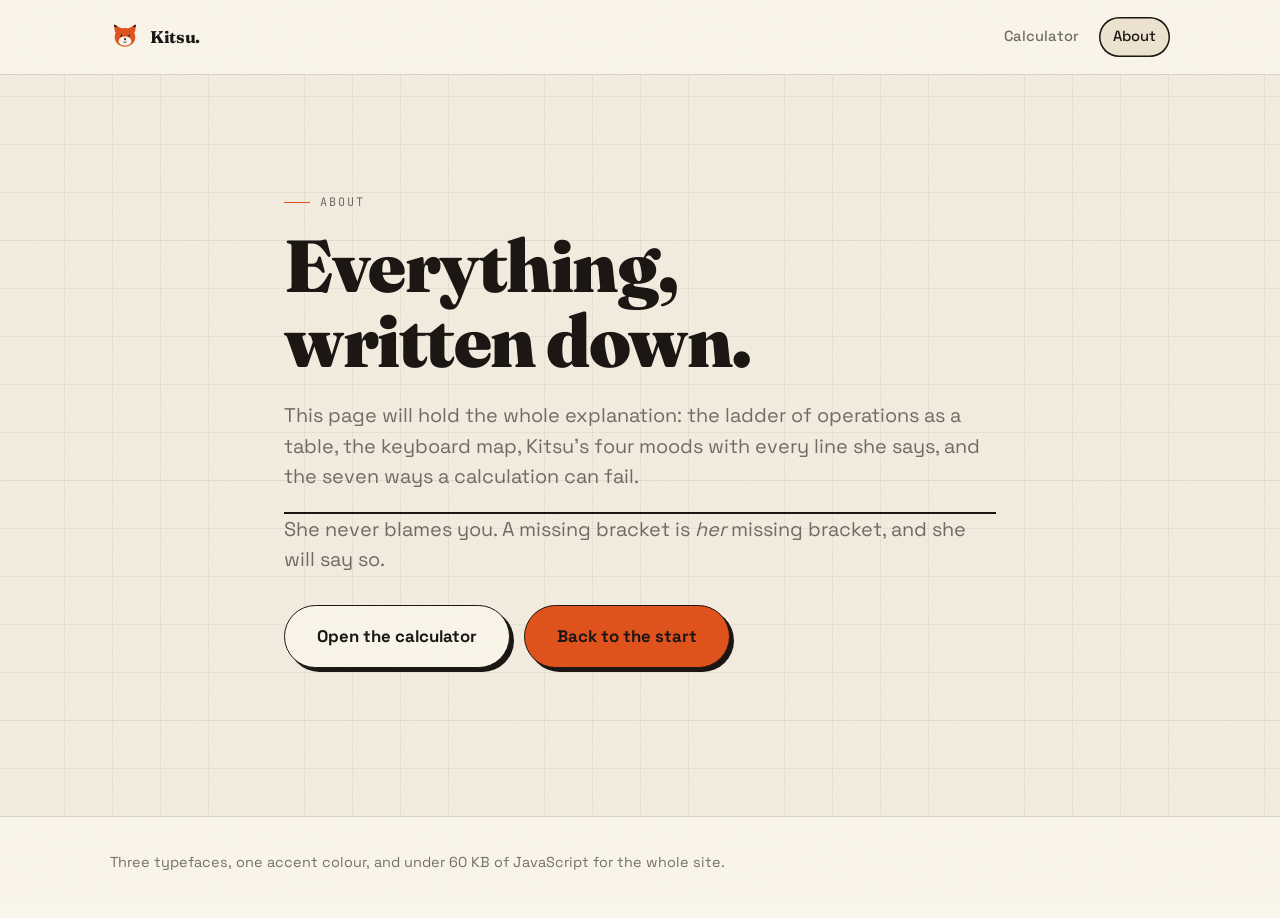
==== about.html @ 3c9bfd7c "phase 0 — scaffold and tokens" ====
<!doctype html>
<html lang="en">
<head>
<meta charset="utf-8">
<meta name="viewport" content="width=device-width, initial-scale=1">
<title>About — Kitsu</title>
<meta name="description" content="How Kitsu's calculator works: the ladder of operations, the keyboard map, her four moods and every line she says when something goes wrong.">
<meta name="theme-color" content="#F3ECDF">
<link rel="canonical" href="https://haha-lol-calculator.onrender.com/about.html">
<meta property="og:type" content="website">
<meta property="og:site_name" content="Kitsu">
<meta property="og:title" content="About — Kitsu">
<meta property="og:description" content="The ladder, the keyboard map, Kitsu's four moods and every line she says when something goes wrong.">
<meta property="og:url" content="https://haha-lol-calculator.onrender.com/about.html">
<meta property="og:image" content="https://haha-lol-calculator.onrender.com/assets/img/og-kitsu.png">
<meta name="twitter:card" content="summary_large_image">
<meta name="twitter:title" content="About — Kitsu">
<meta name="twitter:description" content="The ladder, the keyboard map, Kitsu's four moods and every line she says when something goes wrong.">
<meta name="twitter:image" content="https://haha-lol-calculator.onrender.com/assets/img/og-kitsu.png">
<link rel="icon" href="assets/img/fox.svg" type="image/svg+xml">
<link rel="preconnect" href="https://fonts.googleapis.com">
<link rel="preconnect" href="https://fonts.gstatic.com" crossorigin>
<link rel="stylesheet" href="https://fonts.googleapis.com/css2?family=Fraunces:opsz,wght@9..144,700;9..144,900&family=JetBrains+Mono:wght@400;500;700&family=Space+Grotesk:wght@400;500;700&display=swap">
<link rel="stylesheet" href="assets/css/tokens.css">
</head>
<body>
<a class="skip" href="#main">Skip to content</a>
<div class="grain" aria-hidden="true"></div>

<header class="mast">
  <div class="wrap mast__in">
    <a class="brand" href="index.html">
      <svg viewBox="0 0 200 200" aria-hidden="true" focusable="false">
        <path fill="#E0511A" d="M34 72 L26 16 L86 46 Z"/>
        <path fill="#E0511A" d="M166 72 L174 16 L114 46 Z"/>
        <path fill="#191411" d="M26 16 L32 37 L51 29 Z"/>
        <path fill="#191411" d="M174 16 L168 37 L149 29 Z"/>
        <path fill="#E0511A" d="M100 40 C138 40 164 62 168 92 C172 122 156 148 129 159 C120 163 110 165 100 165 C90 165 80 163 71 159 C44 148 28 122 32 92 C36 62 62 40 100 40 Z"/>
        <path fill="#FAF5EA" d="M100 96 C126 96 142 110 142 128 C142 146 123 157 100 157 C77 157 58 146 58 128 C58 110 74 96 100 96 Z"/>
        <circle fill="#191411" cx="75" cy="90" r="7.4"/>
        <circle fill="#191411" cx="125" cy="90" r="7.4"/>
        <circle fill="#FAF5EA" cx="71.6" cy="86.6" r="2.7"/>
        <circle fill="#FAF5EA" cx="121.6" cy="86.6" r="2.7"/>
        <path fill="#191411" d="M92 110 Q100 105 108 110 Q107 121 100 124 Q93 121 92 110 Z"/>
        <path fill="none" stroke="#191411" stroke-width="5" stroke-linecap="round" d="M92 134 Q100 140 108 134"/>
      </svg>
      <span>Kitsu<b>.</b></span>
    </a>
    <nav class="nav" aria-label="Main">
      <a href="calc.html">Calculator</a>
      <a href="about.html" aria-current="page">About</a>
    </nav>
  </div>
</header>

<main id="main" class="page">
  <section class="wrap wrap--tight hero">
    <p class="eyebrow">About</p>
    <h1 class="hero__title">Everything, written down.</h1>
    <p class="lede">This page will hold the whole explanation: the ladder of operations
      as a table, the keyboard map, Kitsu&rsquo;s four moods with every line she says,
      and the seven ways a calculation can fail.</p>
    <hr class="rule">
    <p class="lede">She never blames you. A missing bracket is <em>her</em> missing
      bracket, and she will say so.</p>
    <p class="hero__cta">
      <a class="btn btn--lg" href="calc.html">Open the calculator</a>
      <a class="btn btn--fox btn--lg" href="index.html">Back to the start</a>
    </p>
  </section>
</main>

<footer class="foot">
  <div class="wrap foot__in">
    <p>Three typefaces, one accent colour, and under 60&nbsp;KB of JavaScript for the whole site.</p>
  </div>
</footer>

<script src="assets/js/background.js" defer></script>
</body>
</html>
---- assets/css/tokens.css ----
/* ==========================================================================
   tokens.css — the single source of truth.
   Colour, type, form and motion live here as custom properties; nothing
   else in the site is allowed to invent a value. Paper, ink and one orange.
   ========================================================================== */

:root {
  /* --- palette ---------------------------------------------------------- */
  --paper: #F3ECDF;
  --paper2: #FAF5EA;
  --card: #EDE3D0;
  --ink: #191411;
  --ink-60: rgba(25, 20, 17, .6);
  --ink-30: rgba(25, 20, 17, .3);
  --line: rgba(25, 20, 17, .16);
  --fox: #E0511A;      /* the ONLY accent color in the entire site */
  --pine: #1F3B2C;
  --err: #B3261E;

  /* --- type ------------------------------------------------------------- */
  --disp: 'Fraunces', serif;
  --ui: 'Space Grotesk', sans-serif;
  --mono: 'JetBrains Mono', monospace;

  /* --- form ------------------------------------------------------------- */
  --sh: 4px 4px 0 var(--ink);   /* sticker shadow */
  --ease: cubic-bezier(.2, .8, .25, 1);
  --r-lg: 16px;
  --r-md: 10px;
  --r-pill: 999px;

  /* --- motion ----------------------------------------------------------- */
  --t-micro: 120ms;
  --t-enter: 260ms;
  --t-hop: 480ms;
  --t-wipe: 700ms;

  /* --- rhythm ----------------------------------------------------------- */
  --bw: 1.5px;
  --wrap: 1140px;
  --gut: clamp(18px, 5vw, 40px);
}

/* ==========================================================================
   reset
   ========================================================================== */

*,
*::before,
*::after { box-sizing: border-box; }

html {
  -webkit-text-size-adjust: 100%;
  scroll-behavior: smooth;
}

body {
  margin: 0;
  background: var(--paper);
  color: var(--ink);
  font-family: var(--ui);
  font-size: clamp(16px, .35vw + 15px, 18px);
  line-height: 1.6;
  overflow-x: hidden;
  -webkit-font-smoothing: antialiased;
  text-rendering: optimizeLegibility;
}

h1, h2, h3 {
  font-family: var(--disp);
  font-weight: 700;
  line-height: 1.02;
  letter-spacing: -.02em;
  margin: 0;
  text-wrap: balance;
}

p { margin: 0 0 1em; }
p:last-child { margin-bottom: 0; }

a {
  color: var(--ink);
  text-decoration-color: var(--fox);
  text-decoration-thickness: 2px;
  text-underline-offset: 3px;
  transition: color var(--t-micro) var(--ease);
}

a:hover { color: var(--fox); }

img, svg { display: block; max-width: 100%; }

button {
  font: inherit;
  color: inherit;
  border: 0;
  background: none;
  cursor: pointer;
}

:focus-visible {
  outline: 3px solid var(--fox);
  outline-offset: 3px;
  border-radius: 4px;
}

::selection {
  background: var(--fox);
  color: var(--paper2);
}

/* ==========================================================================
   paper grain — a fixed overlay, no interaction, always above the canvas
   ========================================================================== */

.grain {
  position: fixed;
  inset: 0;
  z-index: 6;
  pointer-events: none;
  opacity: .04;
  background-image: url("data:image/svg+xml,%3Csvg xmlns='http://www.w3.org/2000/svg' width='220' height='220'%3E%3Cfilter id='n'%3E%3CfeTurbulence type='fractalNoise' baseFrequency='.82' numOctaves='3' stitchTiles='stitch'/%3E%3C/filter%3E%3Crect width='220' height='220' filter='url(%23n)'/%3E%3C/svg%3E");
}

/* ==========================================================================
   layout
   ========================================================================== */

#paper-canvas {
  position: fixed;
  inset: 0;
  z-index: 0;
  pointer-events: none;
}

.page {
  position: relative;
  z-index: 1;
}

.wrap {
  width: 100%;
  max-width: var(--wrap);
  margin-inline: auto;
  padding-inline: var(--gut);
}

.wrap--tight { max-width: 760px; }

.skip {
  position: absolute;
  left: 8px;
  top: -60px;
  z-index: 20;
  padding: 10px 16px;
  background: var(--fox);
  color: var(--ink);
  border: var(--bw) solid var(--ink);
  border-radius: var(--r-md);
  font-weight: 700;
  transition: top var(--t-enter) var(--ease);
}

.skip:focus { top: 8px; }

.vh {
  position: absolute;
  width: 1px;
  height: 1px;
  margin: -1px;
  padding: 0;
  overflow: hidden;
  clip: rect(0 0 0 0);
  clip-path: inset(50%);
  white-space: nowrap;
  border: 0;
}

/* ==========================================================================
   masthead
   ========================================================================== */

.mast {
  position: relative;
  z-index: 4;
  border-bottom: var(--bw) solid var(--line);
  background: var(--paper2);
}

.mast__in {
  display: flex;
  align-items: center;
  gap: 18px;
  min-height: 74px;
  padding-block: 10px;
}

.brand {
  display: inline-flex;
  align-items: center;
  gap: 10px;
  font-family: var(--disp);
  font-weight: 700;
  font-size: 1.06rem;
  letter-spacing: -.02em;
  text-decoration: none;
  color: var(--ink);
  margin-right: auto;
}

.brand svg { width: 30px; height: 30px; }

.nav {
  display: flex;
  align-items: center;
  gap: 6px;
}

.nav a {
  padding: 8px 14px;
  border-radius: var(--r-pill);
  font-size: .92rem;
  font-weight: 500;
  text-decoration: none;
  color: var(--ink-60);
  transition: background var(--t-micro) var(--ease), color var(--t-micro) var(--ease);
}

.nav a:hover {
  background: var(--card);
  color: var(--ink);
}

.nav a[aria-current='page'] {
  color: var(--ink);
  background: var(--card);
  box-shadow: inset 0 0 0 var(--bw) var(--ink);
}

/* ==========================================================================
   buttons, cards, headings
   ========================================================================== */

.btn {
  display: inline-flex;
  align-items: center;
  justify-content: center;
  gap: 10px;
  padding: 13px 24px;
  border: var(--bw) solid var(--ink);
  border-radius: var(--r-pill);
  background: var(--paper2);
  color: var(--ink);
  font-weight: 700;
  font-size: .98rem;
  text-decoration: none;
  box-shadow: var(--sh);
  transition: transform var(--t-micro) var(--ease), box-shadow var(--t-micro) var(--ease), background var(--t-micro) var(--ease);
}

.btn:hover {
  transform: translate(-2px, -2px);
  box-shadow: 6px 6px 0 var(--ink);
  color: var(--ink);
}

.btn:active {
  transform: translate(2px, 2px);
  box-shadow: 1px 1px 0 var(--ink);
}

.btn--fox {
  background: var(--fox);
  color: var(--ink);
}

.btn--lg { padding: 17px 32px; font-size: 1.05rem; }

.card {
  background: var(--paper2);
  border: var(--bw) solid var(--ink);
  border-radius: var(--r-lg);
  box-shadow: var(--sh);
}

.eyebrow {
  display: inline-flex;
  align-items: center;
  gap: 10px;
  font-family: var(--mono);
  font-size: .74rem;
  letter-spacing: .16em;
  text-transform: uppercase;
  color: var(--ink-60);
  margin: 0 0 16px;
}

.eyebrow::before {
  content: "";
  width: 26px;
  height: var(--bw);
  background: var(--fox);
}

.lede {
  font-size: clamp(1.06rem, .5vw + 1rem, 1.24rem);
  line-height: 1.55;
  color: var(--ink-60);
  max-width: 54ch;
}

.rule {
  height: var(--bw);
  background: var(--ink);
  border: 0;
  margin: 0;
}

/* the struck word: always struck, so it survives without JavaScript */
.strike {
  position: relative;
  color: var(--fox);
  white-space: nowrap;
}

.strike::after {
  content: "";
  position: absolute;
  left: -.04em;
  right: -.04em;
  top: 54%;
  height: .075em;
  background: var(--fox);
}

/* ==========================================================================
   hero block, shared by the placeholders
   ========================================================================== */

.hero {
  padding-block: clamp(46px, 9vw, 108px);
  max-width: 66ch;
}

.hero__title {
  font-size: clamp(2.4rem, 7vw, 4.6rem);
  font-weight: 900;
  margin-bottom: .3em;
}

.hero__cta {
  display: flex;
  flex-wrap: wrap;
  gap: 14px;
  margin: 30px 0 0;
}

/* ==========================================================================
   footer
   ========================================================================== */

.foot {
  position: relative;
  z-index: 1;
  border-top: var(--bw) solid var(--line);
  background: var(--paper2);
  padding-block: 34px 44px;
  margin-top: 40px;
}

.foot__in {
  display: flex;
  flex-wrap: wrap;
  gap: 18px 40px;
  align-items: center;
  font-size: .9rem;
  color: var(--ink-60);
}

.foot__in p { margin: 0; }

@media (prefers-reduced-motion: reduce) {
  html { scroll-behavior: auto; }

  *,
  *::before,
  *::after {
    animation-duration: .001ms !important;
    animation-iteration-count: 1 !important;
    transition-duration: .001ms !important;
    scroll-behavior: auto !important;
  }
}
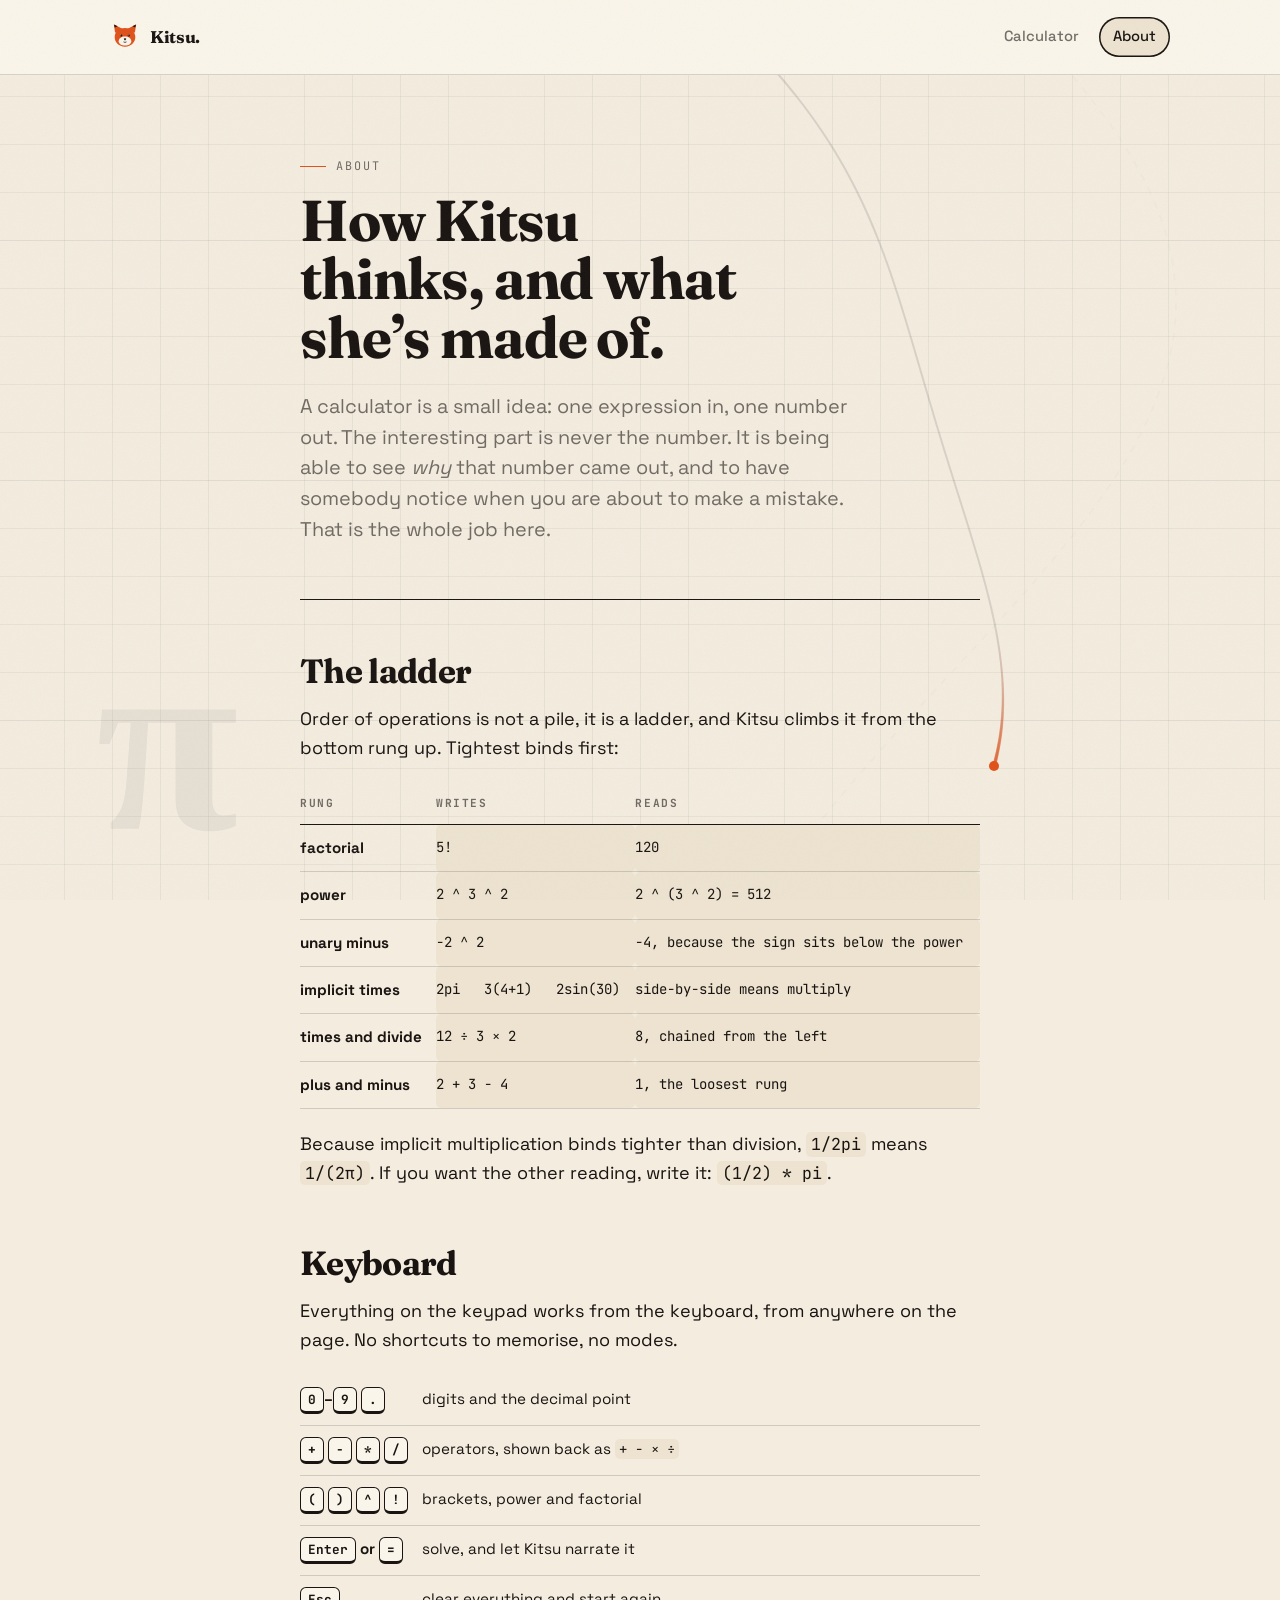
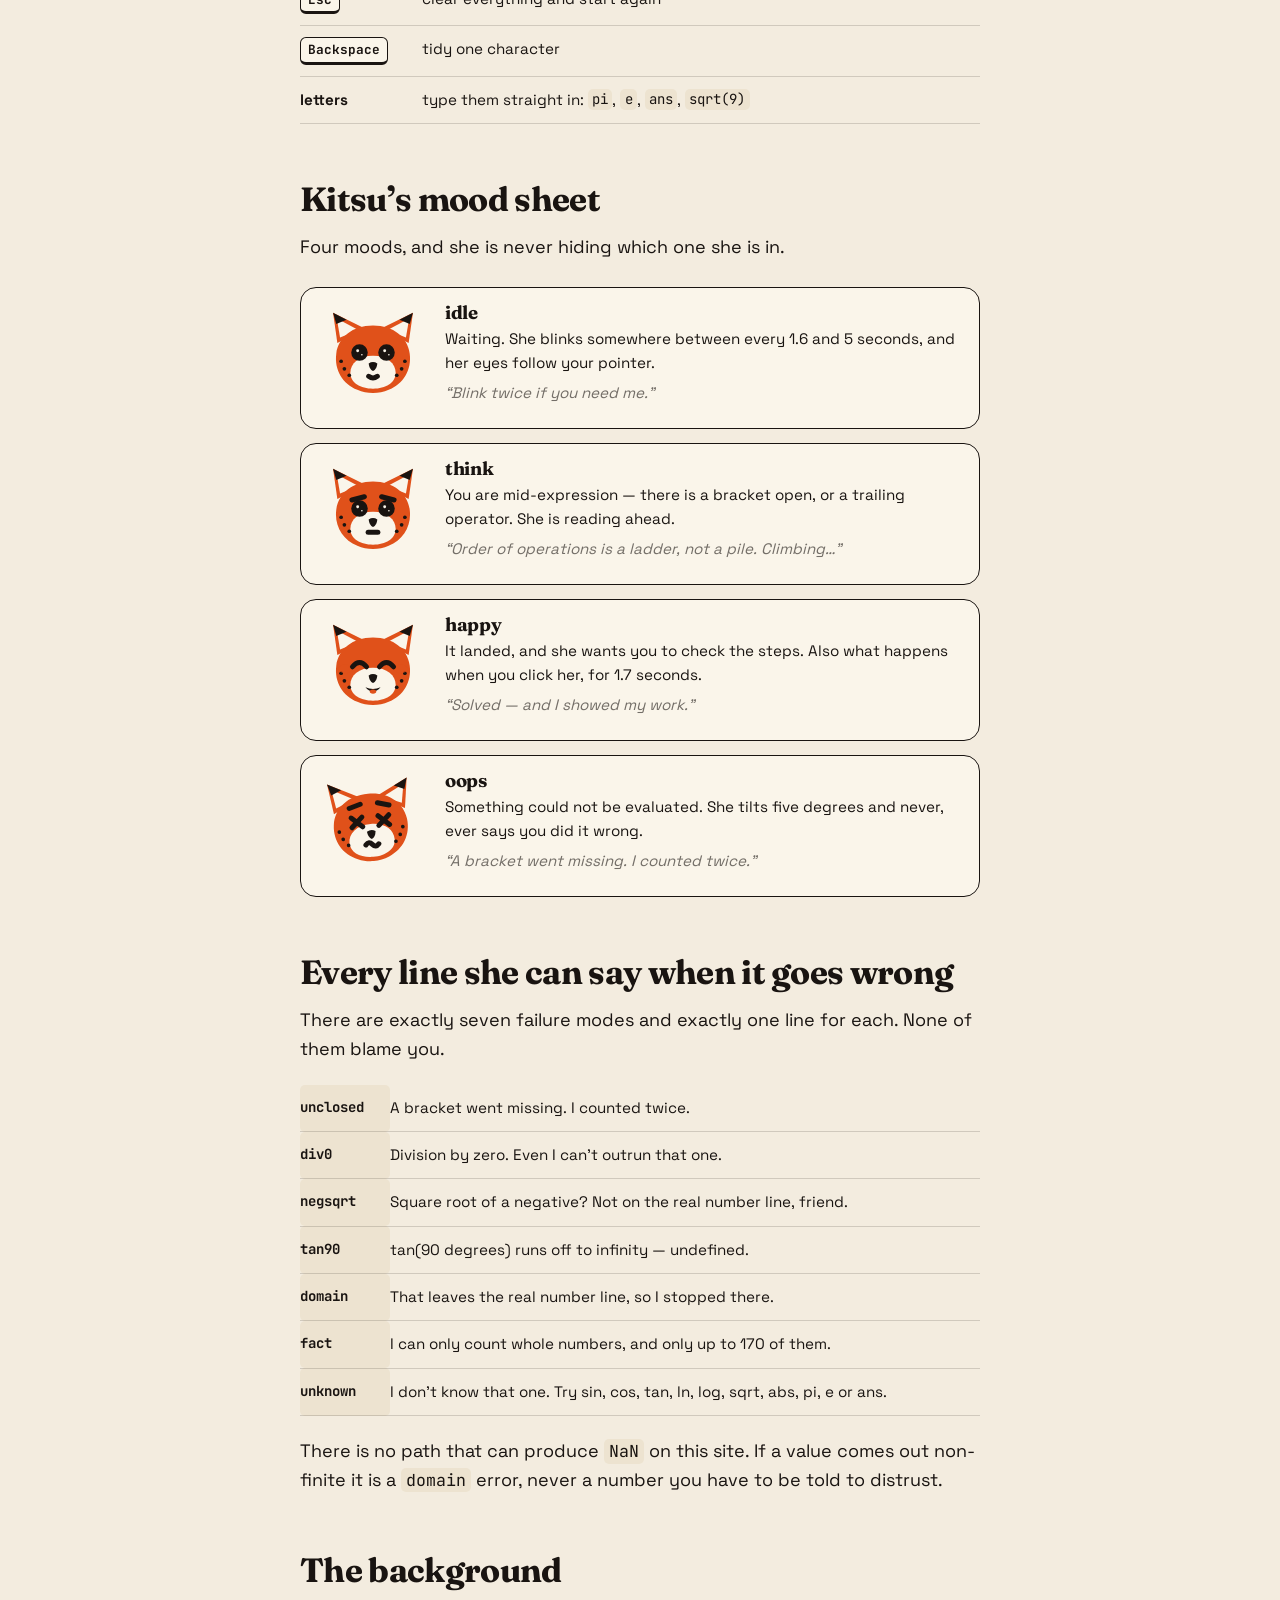
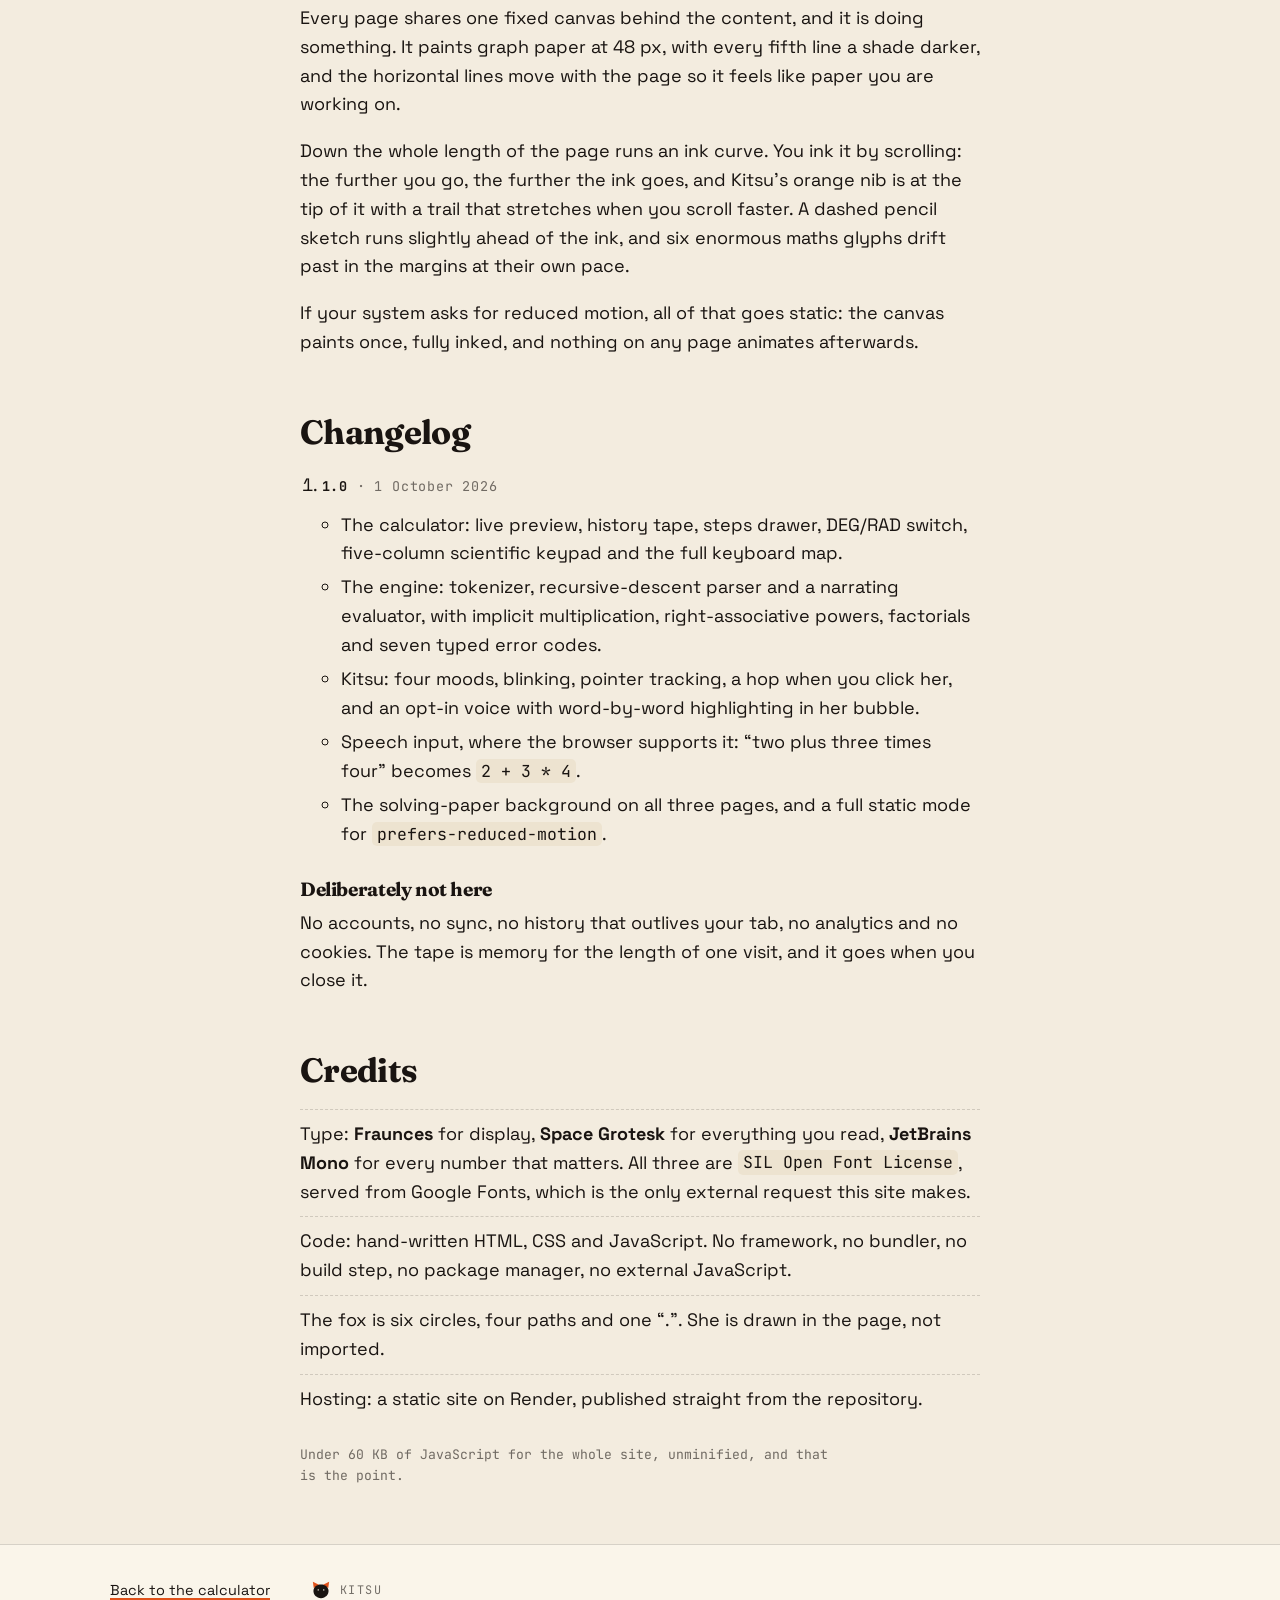
==== commit 5ca0fe4b: "Merge pull request #9 from Yosa-Shiawase/phase/3-story Phase 3 — the landing story and the about pag" ====
--- a/about.html
+++ b/about.html
@@ -4,7 +4,7 @@
 <meta charset="utf-8">
 <meta name="viewport" content="width=device-width, initial-scale=1">
 <title>About — Kitsu</title>
-<meta name="description" content="How Kitsu's calculator works: the ladder of operations, the keyboard map, her four moods and every line she says when something goes wrong.">
+<meta name="description" content="How Kitsu's calculator works: the ladder of operations, the keyboard map, her four moods, every error line she says, and what the site is built from.">
 <meta name="theme-color" content="#F3ECDF">
 <link rel="canonical" href="https://haha-lol-calculator.onrender.com/about.html">
 <meta property="og:type" content="website">
@@ -20,8 +20,9 @@
 <link rel="icon" href="assets/img/fox.svg" type="image/svg+xml">
 <link rel="preconnect" href="https://fonts.googleapis.com">
 <link rel="preconnect" href="https://fonts.gstatic.com" crossorigin>
-<link rel="stylesheet" href="https://fonts.googleapis.com/css2?family=Fraunces:opsz,wght@9..144,700;9..144,900&family=JetBrains+Mono:wght@400;500;700&family=Space+Grotesk:wght@400;500;700&display=swap">
+<link rel="stylesheet" href="https://fonts.googleapis.com/css2?family=Fraunces:opsz,wght@9..144,500;9..144,700;9..144,900&family=JetBrains+Mono:wght@400;500;700&family=Space+Grotesk:wght@400;500;700&display=swap">
 <link rel="stylesheet" href="assets/css/tokens.css">
+<script>document.documentElement.className += ' js';</script>
 </head>
 <body>
 <a class="skip" href="#main">Skip to content</a>
@@ -53,29 +54,199 @@
   </div>
 </header>
 
-<main id="main" class="page">
-  <section class="wrap wrap--tight hero">
+<main id="main" class="page doc wrap wrap--tight">
+
+  <header class="doc__head">
     <p class="eyebrow">About</p>
-    <h1 class="hero__title">Everything, written down.</h1>
-    <p class="lede">This page will hold the whole explanation: the ladder of operations
-      as a table, the keyboard map, Kitsu&rsquo;s four moods with every line she says,
-      and the seven ways a calculation can fail.</p>
-    <hr class="rule">
-    <p class="lede">She never blames you. A missing bracket is <em>her</em> missing
-      bracket, and she will say so.</p>
-    <p class="hero__cta">
-      <a class="btn btn--lg" href="calc.html">Open the calculator</a>
-      <a class="btn btn--fox btn--lg" href="index.html">Back to the start</a>
-    </p>
-  </section>
+    <h1>How Kitsu thinks, and what she&rsquo;s made of.</h1>
+    <p class="lede">A calculator is a small idea: one expression in, one number out.
+      The interesting part is never the number. It is being able to see
+      <em>why</em> that number came out, and to have somebody notice when you
+      are about to make a mistake. That is the whole job here.</p>
+  </header>
+
+  <hr class="rule">
+
+  <section class="doc__section" data-reveal>
+    <h2>The ladder</h2>
+    <p>Order of operations is not a pile, it is a ladder, and Kitsu climbs it from the
+      bottom rung up. Tightest binds first:</p>
+    <table class="ladder">
+      <caption class="vh">Operators from tightest binding to loosest</caption>
+      <thead>
+        <tr><th scope="col">Rung</th><th scope="col">Writes</th><th scope="col">Reads</th></tr>
+      </thead>
+      <tbody>
+        <tr><th scope="row">factorial</th><td class="m">5!</td><td class="m">120</td></tr>
+        <tr><th scope="row">power</th><td class="m">2 ^ 3 ^ 2</td><td class="m">2 ^ (3 ^ 2) = 512</td></tr>
+        <tr><th scope="row">unary minus</th><td class="m">−2 ^ 2</td><td class="m">−4, because the sign sits below the power</td></tr>
+        <tr><th scope="row">implicit times</th><td class="m">2pi &nbsp; 3(4+1) &nbsp; 2sin(30)</td><td class="m">side-by-side means multiply</td></tr>
+        <tr><th scope="row">times and divide</th><td class="m">12 ÷ 3 × 2</td><td class="m">8, chained from the left</td></tr>
+        <tr><th scope="row">plus and minus</th><td class="m">2 + 3 − 4</td><td class="m">1, the loosest rung</td></tr>
+      </tbody>
+    </table>
+    <p>Because implicit multiplication binds tighter than division,
+      <span class="m">1/2pi</span> means <span class="m">1/(2&pi;)</span>. If you want the other
+      reading, write it: <span class="m">(1/2) * pi</span>.</p>
+  </section>
+
+  <section class="doc__section" data-reveal>
+    <h2>Keyboard</h2>
+    <p>Everything on the keypad works from the keyboard, from anywhere on the page.
+      No shortcuts to memorise, no modes.</p>
+    <table class="keys">
+      <caption class="vh">Keyboard map</caption>
+      <tbody>
+        <tr><th scope="row"><kbd>0</kbd>–<kbd>9</kbd> <kbd>.</kbd></th><td>digits and the decimal point</td></tr>
+        <tr><th scope="row"><kbd>+</kbd> <kbd>−</kbd> <kbd>*</kbd> <kbd>/</kbd></th><td>operators, shown back as <span class="m">+ − × ÷</span></td></tr>
+        <tr><th scope="row"><kbd>(</kbd> <kbd>)</kbd> <kbd>^</kbd> <kbd>!</kbd></th><td>brackets, power and factorial</td></tr>
+        <tr><th scope="row"><kbd>Enter</kbd> or <kbd>=</kbd></th><td>solve, and let Kitsu narrate it</td></tr>
+        <tr><th scope="row"><kbd>Esc</kbd></th><td>clear everything and start again</td></tr>
+        <tr><th scope="row"><kbd>Backspace</kbd></th><td>tidy one character</td></tr>
+        <tr><th scope="row">letters</th><td>type them straight in: <span class="m">pi</span>, <span class="m">e</span>, <span class="m">ans</span>, <span class="m">sqrt(9)</span></td></tr>
+      </tbody>
+    </table>
+  </section>
+
+  <section class="doc__section" data-reveal>
+    <h2>Kitsu&rsquo;s mood sheet</h2>
+    <p>Four moods, and she is never hiding which one she is in.</p>
+    <ul class="sheet">
+      <li class="sheet__row">
+        <div class="sheet__fox" data-kitsu="s-idle" data-static data-mood="idle" data-line="Blink twice if you need me."></div>
+        <div>
+          <h3>idle</h3>
+          <p>Waiting. She blinks somewhere between every 1.6 and 5 seconds, and her eyes
+            follow your pointer.</p>
+          <p class="sheet__line">&ldquo;Blink twice if you need me.&rdquo;</p>
+        </div>
+      </li>
+      <li class="sheet__row">
+        <div class="sheet__fox" data-kitsu="s-think" data-static data-mood="think" data-line="Order of operations is a ladder, not a pile. Climbing…"></div>
+        <div>
+          <h3>think</h3>
+          <p>You are mid-expression — there is a bracket open, or a trailing operator.
+            She is reading ahead.</p>
+          <p class="sheet__line">&ldquo;Order of operations is a ladder, not a pile. Climbing&hellip;&rdquo;</p>
+        </div>
+      </li>
+      <li class="sheet__row">
+        <div class="sheet__fox" data-kitsu="s-happy" data-static data-mood="happy" data-line="Solved — and I showed my work."></div>
+        <div>
+          <h3>happy</h3>
+          <p>It landed, and she wants you to check the steps. Also what happens when you
+            click her, for 1.7 seconds.</p>
+          <p class="sheet__line">&ldquo;Solved — and I showed my work.&rdquo;</p>
+        </div>
+      </li>
+      <li class="sheet__row">
+        <div class="sheet__fox" data-kitsu="s-oops" data-static data-mood="oops" data-line="A bracket went missing. I counted twice."></div>
+        <div>
+          <h3>oops</h3>
+          <p>Something could not be evaluated. She tilts five degrees and never, ever
+            says you did it wrong.</p>
+          <p class="sheet__line">&ldquo;A bracket went missing. I counted twice.&rdquo;</p>
+        </div>
+      </li>
+    </ul>
+  </section>
+
+  <section class="doc__section" data-reveal>
+    <h2>Every line she can say when it goes wrong</h2>
+    <p>There are exactly seven failure modes and exactly one line for each. None of them
+      blame you.</p>
+    <table class="keys">
+      <caption class="vh">Kitsu&rsquo;s error lines</caption>
+      <tbody>
+        <tr><th scope="row" class="m">unclosed</th><td>A bracket went missing. I counted twice.</td></tr>
+        <tr><th scope="row" class="m">div0</th><td>Division by zero. Even I can&rsquo;t outrun that one.</td></tr>
+        <tr><th scope="row" class="m">negsqrt</th><td>Square root of a negative? Not on the real number line, friend.</td></tr>
+        <tr><th scope="row" class="m">tan90</th><td>tan(90 degrees) runs off to infinity &mdash; undefined.</td></tr>
+        <tr><th scope="row" class="m">domain</th><td>That leaves the real number line, so I stopped there.</td></tr>
+        <tr><th scope="row" class="m">fact</th><td>I can only count whole numbers, and only up to 170 of them.</td></tr>
+        <tr><th scope="row" class="m">unknown</th><td>I don&rsquo;t know that one. Try sin, cos, tan, ln, log, sqrt, abs, pi, e or ans.</td></tr>
+      </tbody>
+    </table>
+    <p>There is no path that can produce <span class="m">NaN</span> on this site. If a value
+      comes out non-finite it is a <span class="m">domain</span> error, never a number you
+      have to be told to distrust.</p>
+  </section>
+
+  <section class="doc__section" data-reveal>
+    <h2>The background</h2>
+    <p>Every page shares one fixed canvas behind the content, and it is doing something.
+      It paints graph paper at 48&nbsp;px, with every fifth line a shade darker, and the
+      horizontal lines move with the page so it feels like paper you are working on.</p>
+    <p>Down the whole length of the page runs an ink curve. You ink it by scrolling: the
+      further you go, the further the ink goes, and Kitsu&rsquo;s orange nib is at the tip
+      of it with a trail that stretches when you scroll faster. A dashed pencil sketch runs
+      slightly ahead of the ink, and six enormous maths glyphs drift past in the margins at
+      their own pace.</p>
+    <p>If your system asks for reduced motion, all of that goes static: the canvas paints
+      once, fully inked, and nothing on any page animates afterwards.</p>
+  </section>
+
+  <section class="doc__section" data-reveal>
+    <h2>Changelog</h2>
+    <ol class="log">
+      <li>
+        <p class="log__head"><b>1.0</b> &middot; 1 October 2026</p>
+        <ul>
+          <li>The calculator: live preview, history tape, steps drawer, DEG/RAD switch,
+            five-column scientific keypad and the full keyboard map.</li>
+          <li>The engine: tokenizer, recursive-descent parser and a narrating evaluator,
+            with implicit multiplication, right-associative powers, factorials and seven
+            typed error codes.</li>
+          <li>Kitsu: four moods, blinking, pointer tracking, a hop when you click her, and
+            an opt-in voice with word-by-word highlighting in her bubble.</li>
+          <li>Speech input, where the browser supports it: &ldquo;two plus three times
+            four&rdquo; becomes <span class="m">2 + 3 * 4</span>.</li>
+          <li>The solving-paper background on all three pages, and a full static mode for
+            <span class="m">prefers-reduced-motion</span>.</li>
+        </ul>
+      </li>
+    </ol>
+    <h3>Deliberately not here</h3>
+    <p>No accounts, no sync, no history that outlives your tab, no analytics and no cookies.
+      The tape is memory for the length of one visit, and it goes when you close it.</p>
+  </section>
+
+  <section class="doc__section" data-reveal>
+    <h2>Credits</h2>
+    <ul class="credits">
+      <li>Type: <b>Fraunces</b> for display, <b>Space Grotesk</b> for everything you read,
+        <b>JetBrains Mono</b> for every number that matters. All three are
+        <span class="m">SIL Open Font License</span>, served from Google Fonts, which is the
+        only external request this site makes.</li>
+      <li>Code: hand-written HTML, CSS and JavaScript. No framework, no bundler, no build
+        step, no package manager, no external JavaScript.</li>
+      <li>The fox is six circles, four paths and one &ldquo;.&rdquo;. She is drawn in the
+        page, not imported.</li>
+      <li>Hosting: a static site on Render, published straight from the repository.</li>
+    </ul>
+    <p class="colophon">Under 60&nbsp;KB of JavaScript for the whole site, unminified, and
+      that is the point.</p>
+  </section>
+
 </main>
 
 <footer class="foot">
   <div class="wrap foot__in">
-    <p>Three typefaces, one accent colour, and under 60&nbsp;KB of JavaScript for the whole site.</p>
+    <p><a href="calc.html">Back to the calculator</a></p>
+    <p class="foot__seal">
+      <svg viewBox="0 0 200 200" aria-hidden="true" focusable="false">
+        <path fill="#E0511A" d="M34 72 L26 16 L86 46 Z"/>
+        <path fill="#E0511A" d="M166 72 L174 16 L114 46 Z"/>
+        <path fill="#191411" d="M100 40 C138 40 164 62 168 92 C172 122 156 148 129 159 C120 163 110 165 100 165 C90 165 80 163 71 159 C44 148 28 122 32 92 C36 62 62 40 100 40 Z"/>
+        <circle fill="#FAF5EA" cx="75" cy="90" r="6.5"/>
+        <circle fill="#FAF5EA" cx="125" cy="90" r="6.5"/>
+      </svg>
+      Kitsu
+    </p>
   </div>
 </footer>
 
+<script src="assets/js/fox.js" defer></script>
 <script src="assets/js/background.js" defer></script>
 </body>
 </html>
--- a/assets/css/tokens.css
+++ b/assets/css/tokens.css
@@ -1,7 +1,7 @@
 /* ==========================================================================
-   tokens.css — the single source of truth.
-   Colour, type, form and motion live here as custom properties; nothing
-   else in the site is allowed to invent a value. Paper, ink and one orange.
+   Haha-lol-calculator — design tokens + shared page furniture
+   assets/css/tokens.css is the single source of truth for color, type,
+   motion and rhythm. calc.css only adds calculator-specific layout.
    ========================================================================== */
 
 :root {
@@ -23,7 +23,8 @@
   --mono: 'JetBrains Mono', monospace;
 
   /* --- form ------------------------------------------------------------- */
-  --sh: 4px 4px 0 var(--ink);   /* sticker shadow */
+  --sh: 4px 4px 0 var(--ink);
+  --sh-sm: 2px 2px 0 var(--ink);
   --ease: cubic-bezier(.2, .8, .25, 1);
   --r-lg: 16px;
   --r-md: 10px;
@@ -66,7 +67,7 @@
   text-rendering: optimizeLegibility;
 }
 
-h1, h2, h3 {
+h1, h2, h3, h4 {
   font-family: var(--disp);
   font-weight: 700;
   line-height: 1.02;
@@ -98,6 +99,13 @@
   cursor: pointer;
 }
 
+input, select, textarea { font: inherit; color: inherit; }
+
+table {
+  border-collapse: collapse;
+  width: 100%;
+}
+
 :focus-visible {
   outline: 3px solid var(--fox);
   outline-offset: 3px;
@@ -110,7 +118,7 @@
 }
 
 /* ==========================================================================
-   paper grain — a fixed overlay, no interaction, always above the canvas
+   paper grain — fixed overlay, no interaction, always behind content
    ========================================================================== */
 
 .grain {
@@ -154,14 +162,14 @@
   z-index: 20;
   padding: 10px 16px;
   background: var(--fox);
-  color: var(--ink);
+  color: var(--paper2);
   border: var(--bw) solid var(--ink);
   border-radius: var(--r-md);
   font-weight: 700;
   transition: top var(--t-enter) var(--ease);
 }
 
-.skip:focus { top: 8px; }
+.skip:focus { top: 8px; color: var(--paper2); }
 
 .vh {
   position: absolute;
@@ -177,7 +185,7 @@
 }
 
 /* ==========================================================================
-   masthead
+   header / nav
    ========================================================================== */
 
 .mast {
@@ -210,6 +218,8 @@
 
 .brand svg { width: 30px; height: 30px; }
 
+.brand b { font-weight: 700; }
+
 .nav {
   display: flex;
   align-items: center;
@@ -238,7 +248,7 @@
 }
 
 /* ==========================================================================
-   buttons, cards, headings
+   buttons
    ========================================================================== */
 
 .btn {
@@ -274,7 +284,14 @@
   color: var(--ink);
 }
 
+.btn--fox:hover { color: var(--ink); }
+
 .btn--lg { padding: 17px 32px; font-size: 1.05rem; }
+.btn--sm { padding: 9px 16px; font-size: .88rem; box-shadow: var(--sh-sm); }
+
+/* ==========================================================================
+   cards + section furniture
+   ========================================================================== */
 
 .card {
   background: var(--paper2);
@@ -316,7 +333,15 @@
   margin: 0;
 }
 
-/* the struck word: always struck, so it survives without JavaScript */
+.hair {
+  height: 1px;
+  background: var(--line);
+  border: 0;
+  margin: 0;
+}
+
+section { position: relative; }
+
 .strike {
   position: relative;
   color: var(--fox);
@@ -333,51 +358,169 @@
   background: var(--fox);
 }
 
-/* ==========================================================================
-   hero block, shared by the placeholders
-   ========================================================================== */
-
-.hero {
-  padding-block: clamp(46px, 9vw, 108px);
-  max-width: 66ch;
-}
-
-.hero__title {
-  font-size: clamp(2.4rem, 7vw, 4.6rem);
-  font-weight: 900;
-  margin-bottom: .3em;
-}
-
-.hero__cta {
+.js .strike::after {
+  transform: scaleX(0);
+  transform-origin: left center;
+  transition: transform 420ms var(--ease) 180ms;
+}
+
+.js .strike.is-struck::after { transform: scaleX(1); }
+
+/* ==========================================================================
+   fox svg — moods are pure visibility toggles off data-mood
+   ========================================================================== */
+
+.fox {
+  width: 100%;
+  height: auto;
+  overflow: visible;
+}
+
+.fox * { vector-effect: non-scaling-stroke; }
+
+/* each mood shows exactly one eye set and exactly one mouth */
+.fox .m-happy,
+.fox .m-wavy,
+.fox .m-flat,
+.fox .m-neutral,
+.fox .b-think,
+.fox .b-oops,
+.fox .blush,
+.fox .e-arc,
+.fox .e-x,
+.fox .track { opacity: 0; }
+
+.fox[data-mood='idle'] .track,
+.fox[data-mood='idle'] .m-neutral { opacity: 1; }
+
+.fox[data-mood='think'] .track,
+.fox[data-mood='think'] .m-flat,
+.fox[data-mood='think'] .b-think { opacity: 1; }
+
+.fox[data-mood='happy'] .m-happy,
+.fox[data-mood='happy'] .e-arc,
+.fox[data-mood='happy'] .blush { opacity: 1; }
+
+.fox[data-mood='oops'] .m-wavy,
+.fox[data-mood='oops'] .e-x,
+.fox[data-mood='oops'] .b-oops { opacity: 1; }
+
+.fox__tilt {
+  transform-box: fill-box;
+  transform-origin: 50% 88%;
+  transition: transform var(--t-enter) var(--ease);
+}
+
+.fox[data-mood='oops'] .fox__tilt { transform: rotate(-5deg); }
+
+.fox .track {
+  transform-box: fill-box;
+  transform-origin: 50% 50%;
+}
+
+.fox .pupilgrp {
+  transform-box: fill-box;
+  transform-origin: 50% 50%;
+  transform: scaleY(var(--blink, 1));
+  transition: transform 130ms var(--ease);
+}
+
+.fox.is-hop { animation: fox-hop var(--t-hop) var(--ease); }
+
+@keyframes fox-hop {
+  0%   { transform: translateY(0) scale(1, 1); }
+  22%  { transform: translateY(4px) scale(1.1, .9); }
+  55%  { transform: translateY(-16px) scale(.94, 1.1); }
+  78%  { transform: translateY(0) scale(1.05, .95); }
+  100% { transform: translateY(0) scale(1, 1); }
+}
+
+/* ==========================================================================
+   Kitsu — the fox plus her speech bubble
+   ========================================================================== */
+
+.kitsu {
   display: flex;
-  flex-wrap: wrap;
-  gap: 14px;
-  margin: 30px 0 0;
-}
-
-/* ==========================================================================
-   footer
-   ========================================================================== */
-
-.foot {
+  flex-direction: column;
+  align-items: center;
+  gap: 12px;
+  text-align: center;
+}
+
+.kitsu .fox {
+  width: 100%;
+  cursor: pointer;
+}
+
+.kitsu__line {
+  margin: 0;
+  max-width: 30ch;
+  padding: 11px 16px;
+  background: var(--paper2);
+  border: var(--bw) solid var(--ink);
+  border-radius: var(--r-md);
+  box-shadow: var(--sh-sm);
+  font-size: .95rem;
+  line-height: 1.45;
   position: relative;
-  z-index: 1;
-  border-top: var(--bw) solid var(--line);
+  opacity: 0;
+  transform: translateY(6px);
+  transition: opacity var(--t-enter) var(--ease), transform var(--t-enter) var(--ease);
+}
+
+.kitsu__line:empty { display: none; }
+
+.kitsu.is-talking .kitsu__line {
+  opacity: 1;
+  transform: none;
+}
+
+.kitsu.is-talking .kitsu__line::before {
+  content: "";
+  position: absolute;
+  top: -7px;
+  left: calc(50% - 7px);
+  width: 12px;
+  height: 12px;
   background: var(--paper2);
-  padding-block: 34px 44px;
-  margin-top: 40px;
-}
-
-.foot__in {
-  display: flex;
-  flex-wrap: wrap;
-  gap: 18px 40px;
-  align-items: center;
-  font-size: .9rem;
-  color: var(--ink-60);
-}
-
-.foot__in p { margin: 0; }
+  border-left: var(--bw) solid var(--ink);
+  border-top: var(--bw) solid var(--ink);
+  transform: rotate(45deg);
+}
+
+.kitsu.is-talking .kitsu__line em {
+  font-style: normal;
+  background: var(--fox);
+  color: var(--ink);
+  border-radius: 3px;
+}
+
+.kitsu__line .word {
+  border-radius: 3px;
+  transition: background var(--t-micro) var(--ease);
+}
+
+.kitsu__line .word.is-spoken {
+  background: var(--fox);
+  color: var(--ink);
+}
+
+/* ==========================================================================
+   scroll reveal
+   ========================================================================== */
+
+.reveal,
+[data-reveal] {
+  opacity: 0;
+  transform: translateY(22px);
+  transition: opacity var(--t-enter) var(--ease), transform var(--t-enter) var(--ease);
+}
+
+.reveal.is-in,
+[data-reveal].is-in {
+  opacity: 1;
+  transform: none;
+}
 
 @media (prefers-reduced-motion: reduce) {
   html { scroll-behavior: auto; }
@@ -390,4 +533,632 @@
     transition-duration: .001ms !important;
     scroll-behavior: auto !important;
   }
-}+
+  .reveal,
+  [data-reveal] { opacity: 1; transform: none; }
+}
+
+/* ==========================================================================
+   landing — hero, story beats, mood gallery
+   ========================================================================== */
+
+.mono {
+  font-family: var(--mono);
+  font-size: .92em;
+  padding: .1em .34em;
+  border: 1px solid var(--line);
+  border-radius: 6px;
+  background: var(--card);
+  color: var(--ink);
+  white-space: nowrap;
+}
+
+.hero {
+  display: grid;
+  grid-template-columns: minmax(0, 1.15fr) minmax(0, .85fr);
+  gap: clamp(28px, 6vw, 70px);
+  align-items: center;
+  padding-block: clamp(46px, 9vw, 108px) clamp(28px, 5vw, 56px);
+}
+
+.hero__title {
+  font-size: clamp(2.7rem, 8.2vw, 5.4rem);
+  font-weight: 900;
+  margin-bottom: .28em;
+  max-width: 12ch;
+}
+
+.hero__copy { min-width: 0; }
+
+.hero__cta {
+  display: flex;
+  flex-wrap: wrap;
+  gap: 14px;
+  margin-top: 30px;
+}
+
+.ticks {
+  display: flex;
+  flex-wrap: wrap;
+  gap: 8px 10px;
+  list-style: none;
+  margin: 28px 0 0;
+  padding: 0;
+  font-family: var(--mono);
+  font-size: .78rem;
+  letter-spacing: .04em;
+  color: var(--ink-60);
+}
+
+.ticks li {
+  border: 1px solid var(--line);
+  border-radius: var(--r-pill);
+  padding: 5px 12px;
+  background: var(--paper2);
+}
+
+.ticks li::before { content: "\221A"; color: var(--fox); margin-right: 7px; }
+
+.hero__fox {
+  margin: 0;
+  justify-self: center;
+  max-width: 330px;
+  width: 100%;
+  padding: 26px 22px 20px;
+  background: var(--paper2);
+  border: var(--bw) solid var(--ink);
+  border-radius: var(--r-lg);
+  box-shadow: var(--sh);
+  rotate: -1.4deg;
+}
+
+.hero__cap {
+  margin: 14px 0 0;
+  font-size: .82rem;
+  color: var(--ink-60);
+}
+
+.hero__more {
+  padding-bottom: clamp(40px, 8vw, 90px);
+}
+
+.hero__next a {
+  display: inline-flex;
+  align-items: center;
+  gap: 10px;
+  font-family: var(--mono);
+  font-size: .82rem;
+  letter-spacing: .1em;
+  text-transform: uppercase;
+  text-decoration: none;
+  color: var(--ink);
+}
+
+@keyframes nudge {
+  0%, 100% { transform: translateY(0); }
+  50% { transform: translateY(4px); }
+}
+
+/* ==========================================================================
+   landing — the scroll story: mini-pad, the ladder, the gallery, the wipe
+   ========================================================================== */
+
+.beat {
+  display: grid;
+  grid-template-columns: minmax(0, 1fr) minmax(0, 1fr);
+  gap: clamp(20px, 3vw, 38px);
+  align-items: start;
+  padding-block: clamp(44px, 8vw, 96px);
+}
+
+.beat__copy {
+  grid-column: 1 / -1;
+  max-width: 62ch;
+}
+
+.beat__copy h2 {
+  font-size: clamp(1.9rem, 4.2vw, 3rem);
+  margin-bottom: .3em;
+}
+
+.minipad {
+  display: grid;
+  gap: 10px;
+}
+
+.key--big {
+  min-height: 78px;
+  font-size: 1.24rem;
+}
+
+.minipad__screen {
+  padding: 22px;
+}
+
+.minipad__expr {
+  margin: 0 0 6px;
+  font-family: var(--mono);
+  font-size: .84rem;
+  letter-spacing: .06em;
+  color: var(--ink-60);
+}
+
+.minipad__val {
+  display: block;
+  font-family: var(--mono);
+  font-size: clamp(1.8rem, 4vw, 2.6rem);
+  font-weight: 700;
+  line-height: 1.1;
+  word-break: break-word;
+}
+
+.minipad__val.is-error {
+  font-family: var(--ui);
+  font-size: 1.02rem;
+  font-weight: 500;
+  line-height: 1.45;
+  color: var(--err);
+}
+
+.minipad__steps {
+  margin: 14px 0 0;
+  padding: 0;
+  list-style: none;
+  font-family: var(--mono);
+  font-size: .82rem;
+  color: var(--ink-60);
+}
+
+.minipad__steps li { padding: 3px 0; }
+
+.minipad__steps li::before {
+  content: "\203A\00a0";
+  color: var(--fox);
+}
+
+/* ---- the ladder ---- */
+
+.math { position: relative; height: 360vh; }
+
+.math__sticky {
+  position: sticky;
+  top: 0;
+  height: 100vh;
+  display: grid;
+  place-items: center;
+  padding: clamp(16px, 4vw, 40px) var(--gut);
+}
+
+.math__card {
+  width: min(680px, 100%);
+  padding: clamp(22px, 3vw, 38px);
+}
+
+.math__title {
+  font-size: clamp(1.5rem, 3.4vw, 2.3rem);
+  margin-bottom: .7em;
+}
+
+.math__stages {
+  display: grid;
+  margin: 0;
+  padding: 0;
+  list-style: none;
+}
+
+.math__stage {
+  grid-area: 1 / 1;
+  opacity: 0;
+  transform: translateY(12px);
+  transition: opacity var(--t-enter) var(--ease), transform var(--t-enter) var(--ease);
+  pointer-events: none;
+}
+
+.math__stage.is-on {
+  opacity: 1;
+  transform: none;
+  pointer-events: auto;
+}
+
+.math__label {
+  margin: 0 0 14px;
+  font-family: var(--mono);
+  font-size: .76rem;
+  letter-spacing: .14em;
+  text-transform: uppercase;
+  color: var(--ink-60);
+}
+
+.chip {
+  display: inline-block;
+  margin: 0 5px 7px 0;
+  padding: 6px 12px;
+  border: var(--bw) solid var(--ink);
+  border-radius: 8px;
+  background: var(--paper);
+  font-family: var(--mono);
+  font-size: 1.02rem;
+}
+
+.chip--op { background: var(--fox); }
+
+.math__tree {
+  margin: 0;
+  padding: 18px;
+  background: var(--paper);
+  border: var(--bw) solid var(--ink);
+  border-radius: var(--r-md);
+  font-family: var(--mono);
+  font-size: .92rem;
+  line-height: 1.7;
+  white-space: pre;
+  overflow-x: auto;
+}
+
+.math__steps {
+  margin: 0;
+  padding: 0;
+  list-style: none;
+}
+
+.math__step {
+  display: flex;
+  flex-wrap: wrap;
+  gap: 4px 12px;
+  align-items: baseline;
+  padding: 11px 0;
+  border-top: 1px dashed var(--line);
+  font-family: var(--mono);
+  font-size: 1rem;
+}
+
+.math__step b { font-weight: 700; }
+
+.math__step span {
+  font-family: var(--ui);
+  font-size: .84rem;
+  color: var(--ink-60);
+}
+
+.math__answer {
+  margin: 0;
+  font-family: var(--mono);
+  font-size: clamp(2.6rem, 8vw, 4.2rem);
+  font-weight: 700;
+  line-height: 1;
+}
+
+.math__aside {
+  margin: 12px 0 0;
+  font-size: .92rem;
+  color: var(--ink-60);
+}
+
+/* ---- the mood gallery ---- */
+
+.gallery {
+  grid-column: 1 / -1;
+  display: grid;
+  grid-template-columns: repeat(4, minmax(0, 1fr));
+  gap: clamp(12px, 2vw, 20px);
+}
+
+.moodcard {
+  margin: 0;
+  padding: 20px 16px 16px;
+  background: var(--paper2);
+  border: var(--bw) solid var(--ink);
+  border-radius: var(--r-lg);
+  box-shadow: var(--sh);
+  display: flex;
+  flex-direction: column;
+  gap: 12px;
+}
+
+.moodcard:nth-child(even) { transform: rotate(1.1deg); }
+.moodcard:nth-child(3n) { transform: rotate(-1.3deg); }
+
+.moodcard .kitsu { pointer-events: none; }
+
+.moodcard figcaption {
+  font-family: var(--mono);
+  font-size: .76rem;
+  line-height: 1.5;
+  color: var(--ink-60);
+}
+
+.moodcard figcaption b {
+  display: block;
+  font-family: var(--disp);
+  font-size: 1.12rem;
+  color: var(--ink);
+  letter-spacing: 0;
+}
+
+/* ---- the closer ---- */
+
+.closer {
+  padding-block: clamp(50px, 9vw, 110px);
+  text-align: center;
+}
+
+.closer__title {
+  font-size: clamp(2rem, 6vw, 3.8rem);
+  margin-bottom: .5em;
+}
+
+.closer__cta {
+  display: flex;
+  flex-wrap: wrap;
+  gap: 14px;
+  justify-content: center;
+  margin: 0;
+}
+
+/* ---- the two-phase wipe ---- */
+
+.wipe {
+  position: fixed;
+  inset: 0;
+  z-index: 30;
+  display: grid;
+  place-items: center;
+  background: var(--fox);
+  transform: translateY(100%);
+  pointer-events: none;
+}
+
+.wipe__mark {
+  font-family: var(--disp);
+  font-weight: 900;
+  font-size: clamp(3rem, 13vw, 7rem);
+  color: var(--ink);
+  opacity: 0;
+}
+
+.wipe.is-wiping { animation: page-wipe var(--t-wipe) var(--ease) forwards; }
+
+.wipe.is-wiping .wipe__mark { animation: wipe-mark var(--t-wipe) var(--ease) forwards; }
+
+@keyframes page-wipe {
+  0% { transform: translateY(100%); }
+  55% { transform: translateY(0); }
+  100% { transform: translateY(0); }
+}
+
+@keyframes wipe-mark {
+  0%, 55% { opacity: 0; }
+  100% { opacity: 1; }
+}
+
+@media (max-width: 860px) {
+  .hero {
+    grid-template-columns: 1fr;
+    padding-top: 40px;
+  }
+
+  .hero__fox { max-width: 260px; justify-self: start; }
+  .hero__title { max-width: 100%; }
+}
+
+@media (max-width: 860px) {
+  .beat { grid-template-columns: minmax(0, 1fr); }
+  .gallery { grid-template-columns: repeat(2, minmax(0, 1fr)); }
+  .math { height: 320vh; }
+
+  .closer {
+    position: sticky;
+    bottom: 0;
+    padding-block: 22px;
+    background: var(--paper2);
+    border-top: var(--bw) solid var(--ink);
+  }
+}
+
+@media (max-width: 420px) {
+  .gallery { grid-template-columns: minmax(0, 1fr); }
+}
+
+/* ==========================================================================
+   about — a quiet page, mostly typography
+   ========================================================================== */
+
+.doc { padding-block: clamp(36px, 6vw, 72px) 0; }
+
+.doc__head { max-width: 46ch; }
+.doc__head h1 {
+  font-size: clamp(2.1rem, 5.6vw, 3.6rem);
+  margin-bottom: .4em;
+}
+
+.doc .rule { margin-block: clamp(30px, 5vw, 54px); }
+
+.doc__section { margin-bottom: clamp(34px, 5vw, 58px); }
+
+.doc__section h2 {
+  font-size: clamp(1.5rem, 3.2vw, 2.1rem);
+  margin-bottom: .5em;
+}
+
+.doc__section h3 {
+  font-size: 1.2rem;
+  margin: 1.6em 0 .5em;
+}
+
+.doc__section p { max-width: 68ch; }
+
+.m {
+  font-family: var(--mono);
+  font-size: .92em;
+  padding: .08em .3em;
+  border-radius: 5px;
+  background: var(--card);
+  white-space: nowrap;
+}
+
+.ladder,
+.keys {
+  margin: 1.4em 0;
+  font-size: .95rem;
+}
+
+.ladder th,
+.ladder td,
+.keys th,
+.keys td {
+  text-align: left;
+  padding: 11px 14px 11px 0;
+  border-bottom: 1px solid var(--line);
+  vertical-align: top;
+}
+
+.ladder thead th {
+  font-family: var(--mono);
+  font-size: .7rem;
+  letter-spacing: .14em;
+  text-transform: uppercase;
+  color: var(--ink-60);
+  border-bottom: var(--bw) solid var(--ink);
+}
+
+.ladder tbody th,
+.keys tbody th {
+  font-weight: 700;
+  white-space: nowrap;
+  width: 1%;
+}
+
+.ladder td.m,
+.ladder th.m,
+.keys th.m { width: auto; }
+
+/* table cells are the one place a snippet is allowed to wrap */
+.ladder td.m,
+.ladder td .m,
+.keys td .m,
+.keys th .m { white-space: normal; }
+
+kbd {
+  display: inline-block;
+  padding: 2px 7px;
+  border: var(--bw) solid var(--ink);
+  border-bottom-width: 3px;
+  border-radius: 6px;
+  background: var(--paper2);
+  font-family: var(--mono);
+  font-size: .84em;
+  line-height: 1.5;
+}
+
+.sheet {
+  list-style: none;
+  margin: 1.4em 0 0;
+  padding: 0;
+  display: grid;
+  gap: 14px;
+}
+
+.sheet__row {
+  display: grid;
+  grid-template-columns: 108px minmax(0, 1fr);
+  gap: 18px;
+  align-items: start;
+  padding: 16px 18px;
+  background: var(--paper2);
+  border: var(--bw) solid var(--ink);
+  border-radius: var(--r-lg);
+}
+
+.sheet__row h3 { margin: 0 0 .2em; font-size: 1.16rem; }
+.sheet__row p { margin-bottom: .4em; font-size: .95rem; }
+.sheet__row p:last-child { margin-bottom: 0; }
+
+.sheet__fox { width: 108px; }
+.sheet__fox .kitsu__line { display: none; }
+
+.sheet__line {
+  font-style: italic;
+  color: var(--ink-60);
+}
+
+.log {
+  margin: 1.2em 0 0;
+  padding-left: 1.2em;
+}
+
+.log > li { margin-bottom: 1em; }
+
+.log__head {
+  font-family: var(--mono);
+  font-size: .84rem;
+  letter-spacing: .06em;
+  color: var(--ink-60);
+}
+
+.log__head b { color: var(--ink); }
+
+.log ul { margin: .4em 0 0; padding-left: 1.1em; }
+.log li { margin-bottom: .3em; }
+
+.credits {
+  list-style: none;
+  margin: 1.2em 0 0;
+  padding: 0;
+}
+
+.credits li {
+  padding: 10px 0;
+  border-top: 1px dashed var(--line);
+  max-width: 68ch;
+}
+
+.colophon {
+  margin-top: 1.6em;
+  font-family: var(--mono);
+  font-size: .82rem;
+  color: var(--ink-60);
+}
+
+@media (max-width: 520px) {
+  .sheet__row { grid-template-columns: 76px minmax(0, 1fr); gap: 14px; padding: 14px; }
+  .sheet__fox { width: 76px; }
+  .ladder, .keys { font-size: .88rem; }
+}
+
+/* ==========================================================================
+   footer
+   ========================================================================== */
+
+.foot {
+  position: relative;
+  z-index: 1;
+  border-top: var(--bw) solid var(--line);
+  background: var(--paper2);
+  padding-block: 34px 44px;
+  margin-top: 40px;
+}
+
+.foot__in {
+  display: flex;
+  flex-wrap: wrap;
+  gap: 18px 40px;
+  align-items: center;
+  font-size: .9rem;
+  color: var(--ink-60);
+}
+
+.foot__in p { margin: 0; }
+
+.foot__seal {
+  margin-left: auto;
+  display: inline-flex;
+  align-items: center;
+  gap: 8px;
+  font-family: var(--mono);
+  font-size: .74rem;
+  letter-spacing: .12em;
+  text-transform: uppercase;
+  color: var(--ink-60);
+}
+
+.foot__seal svg { width: 22px; height: 22px; }
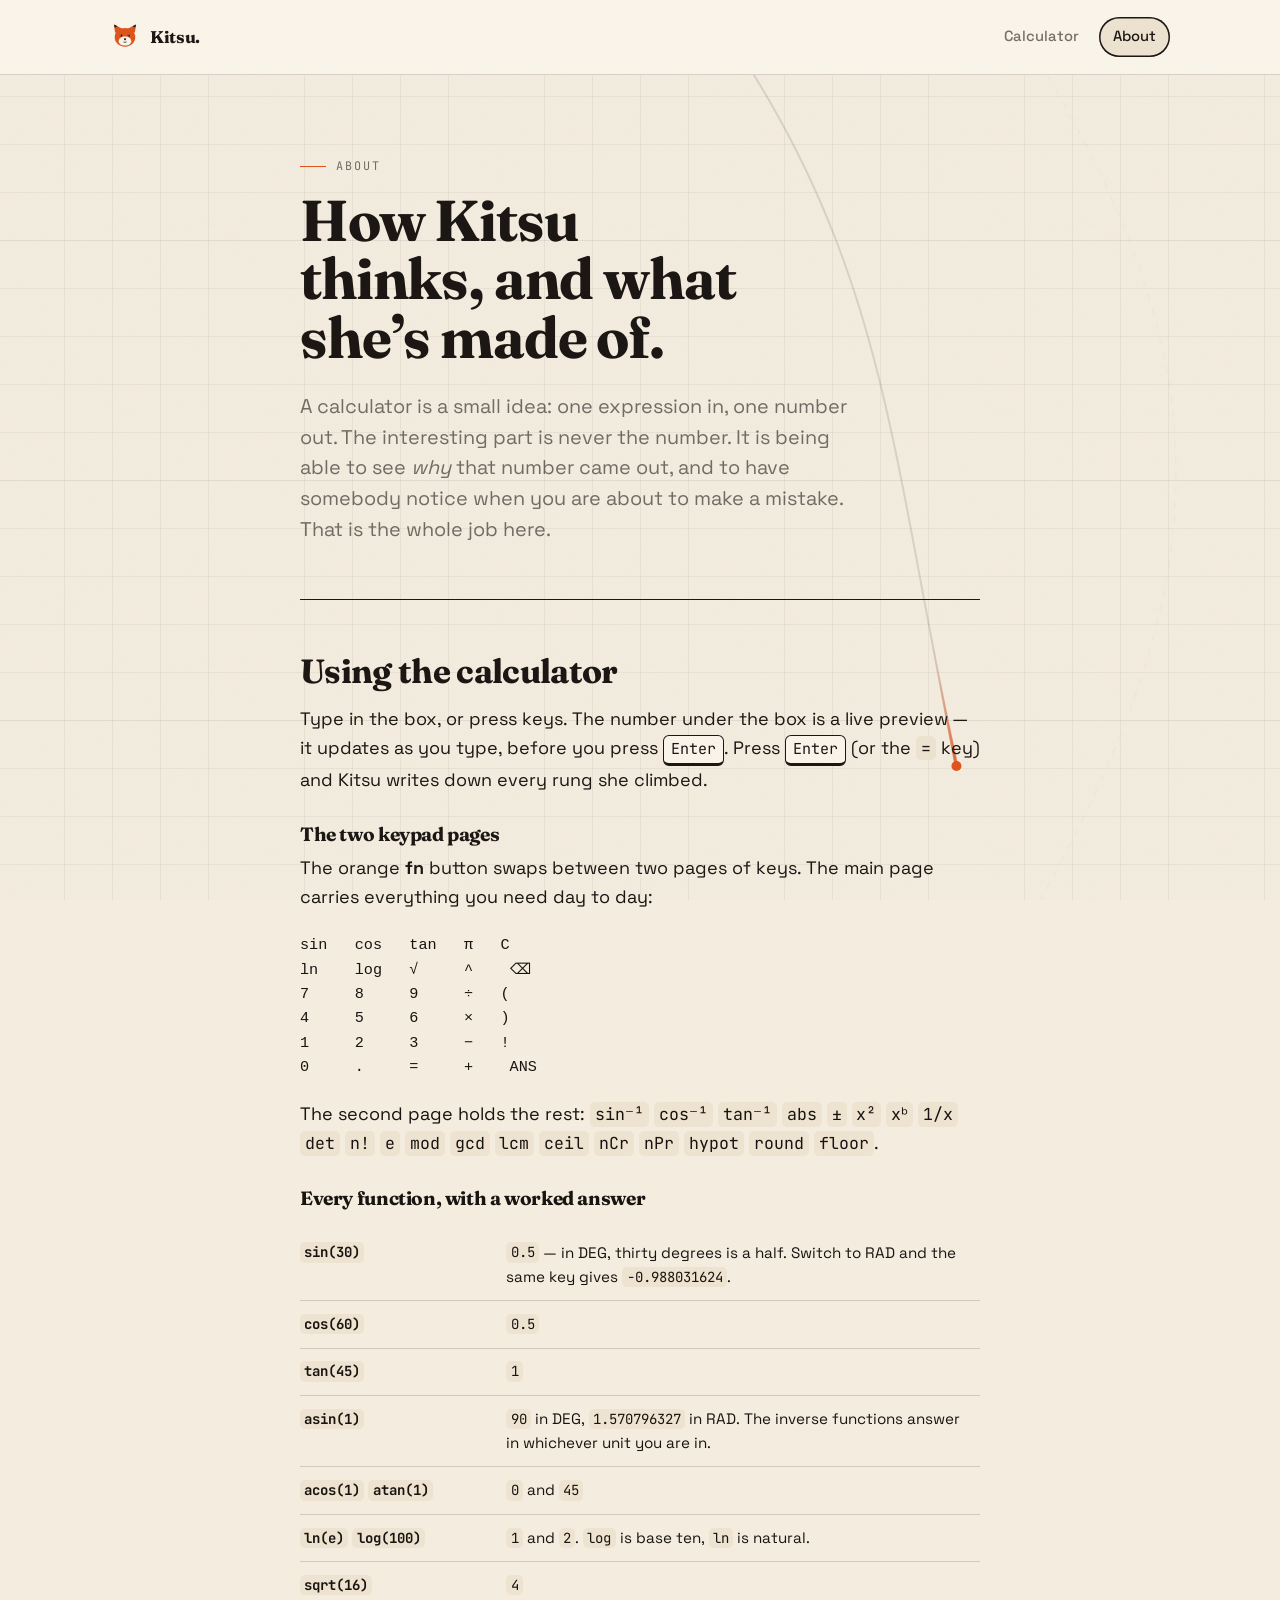
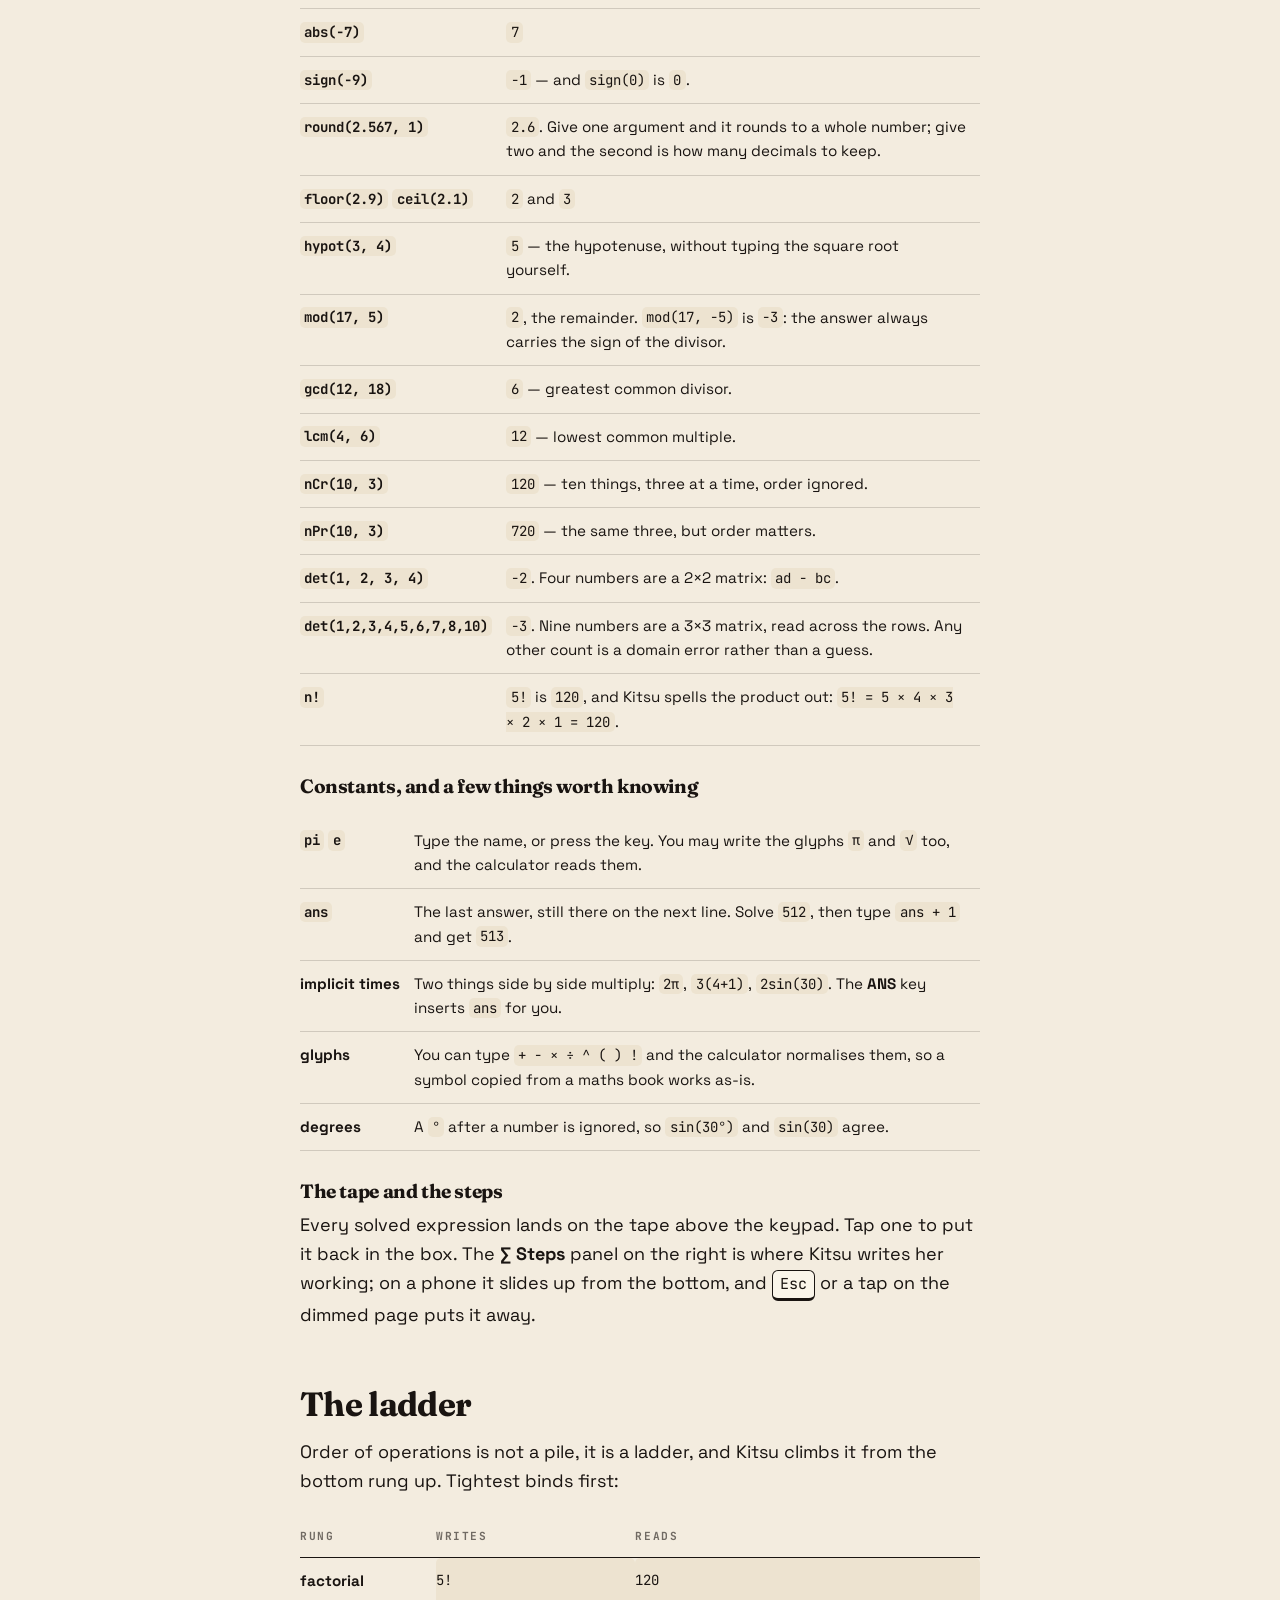
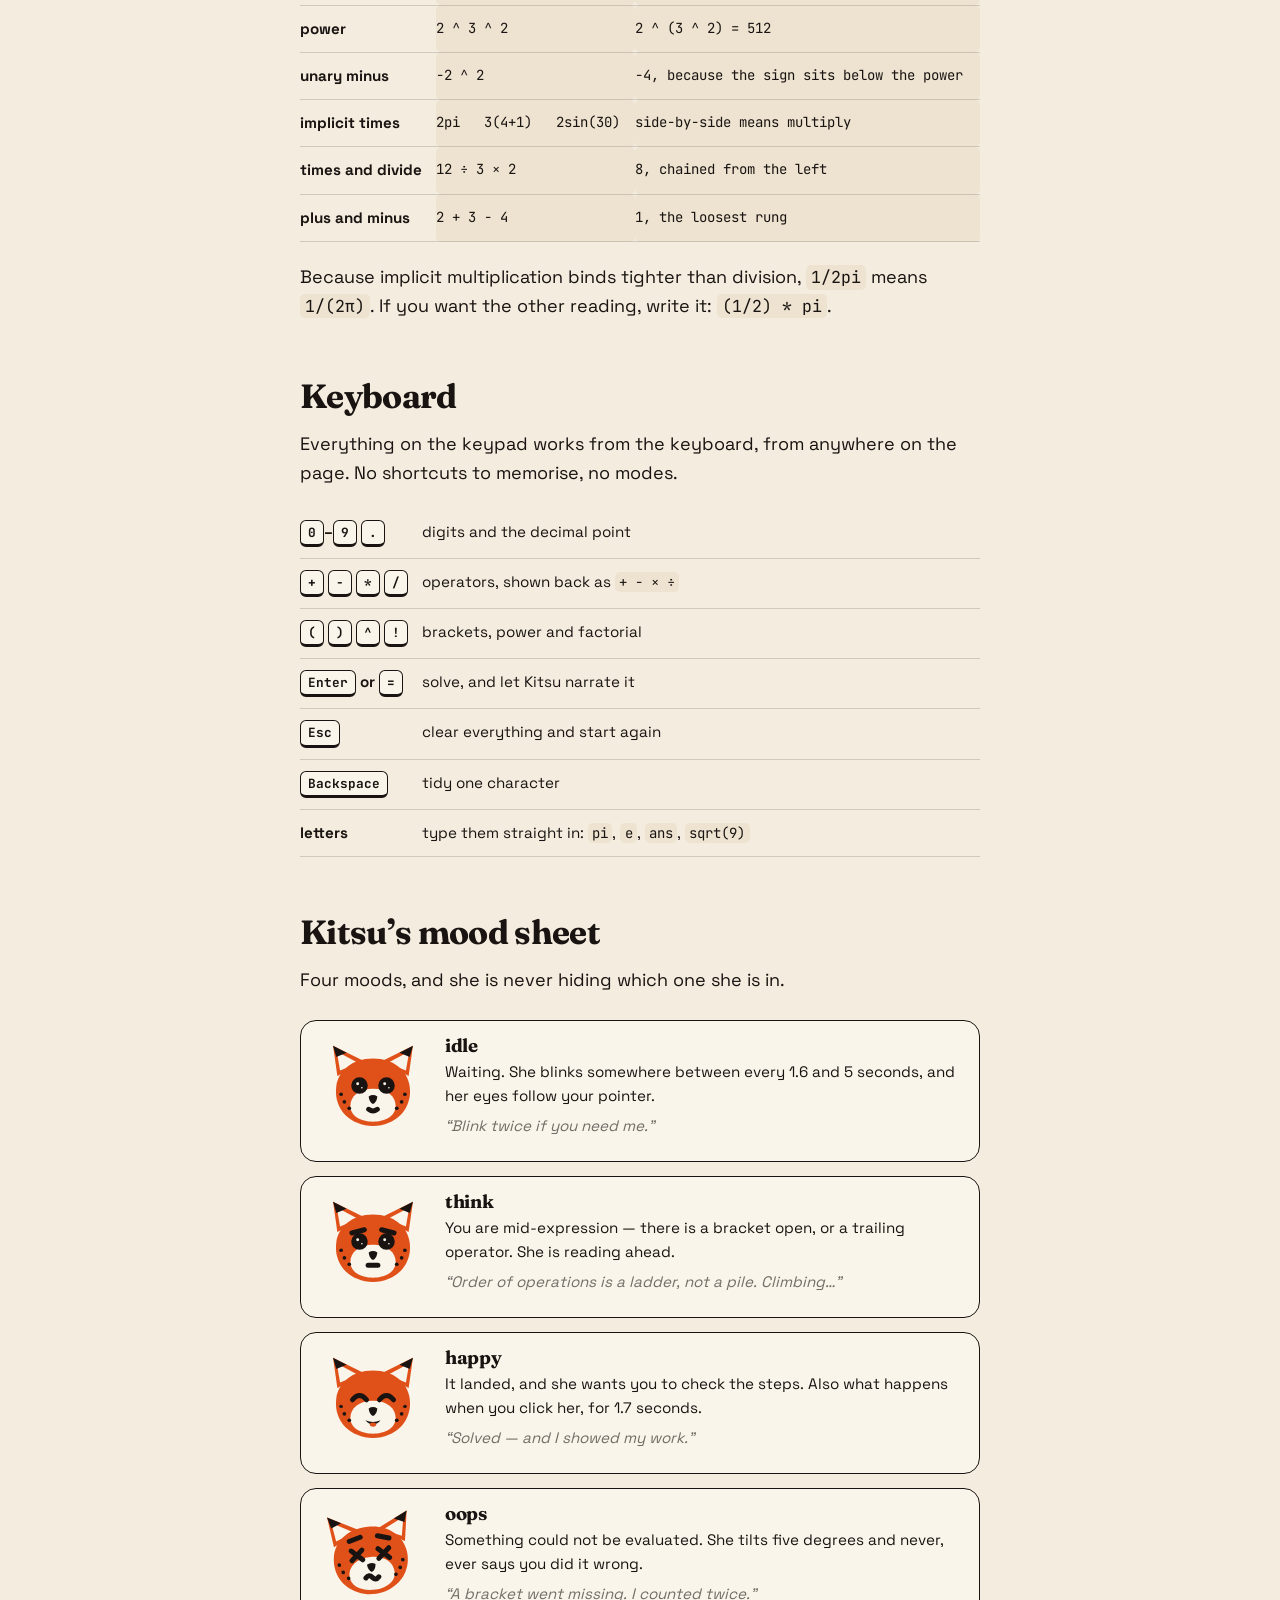
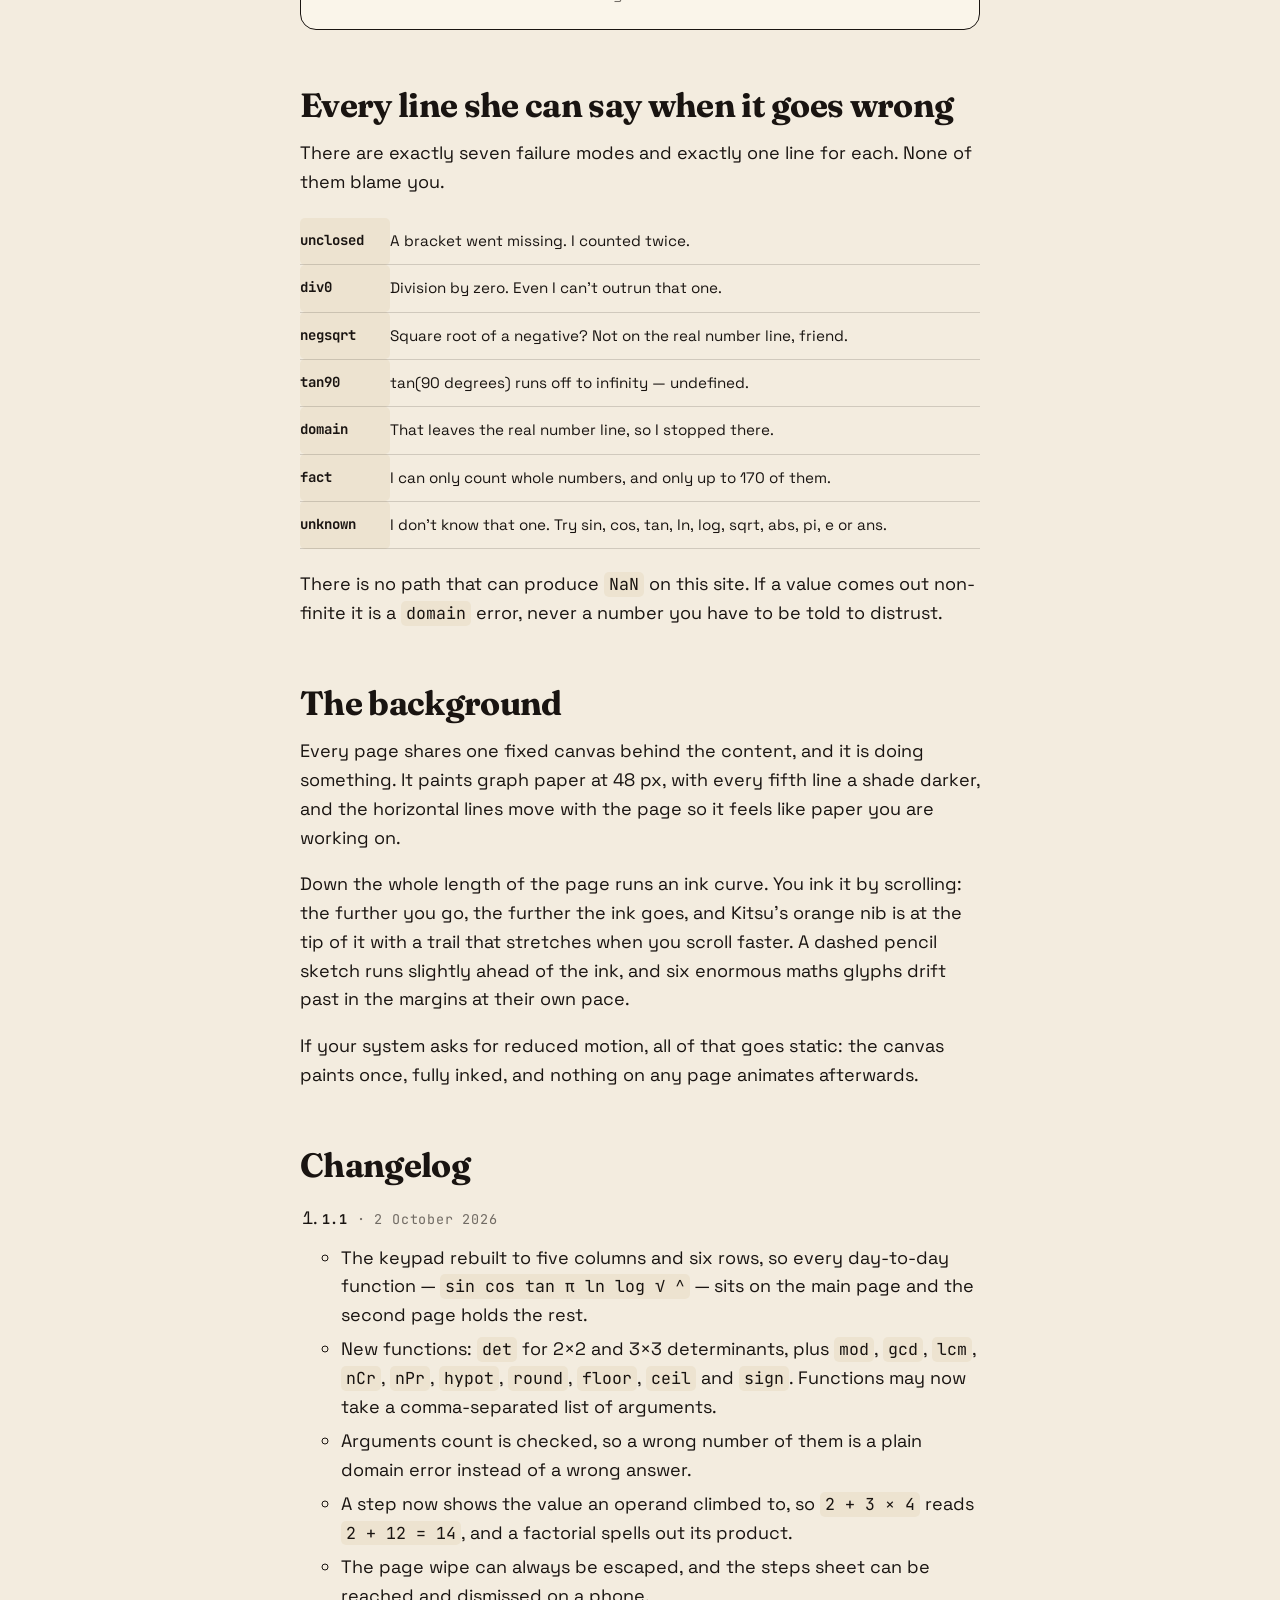
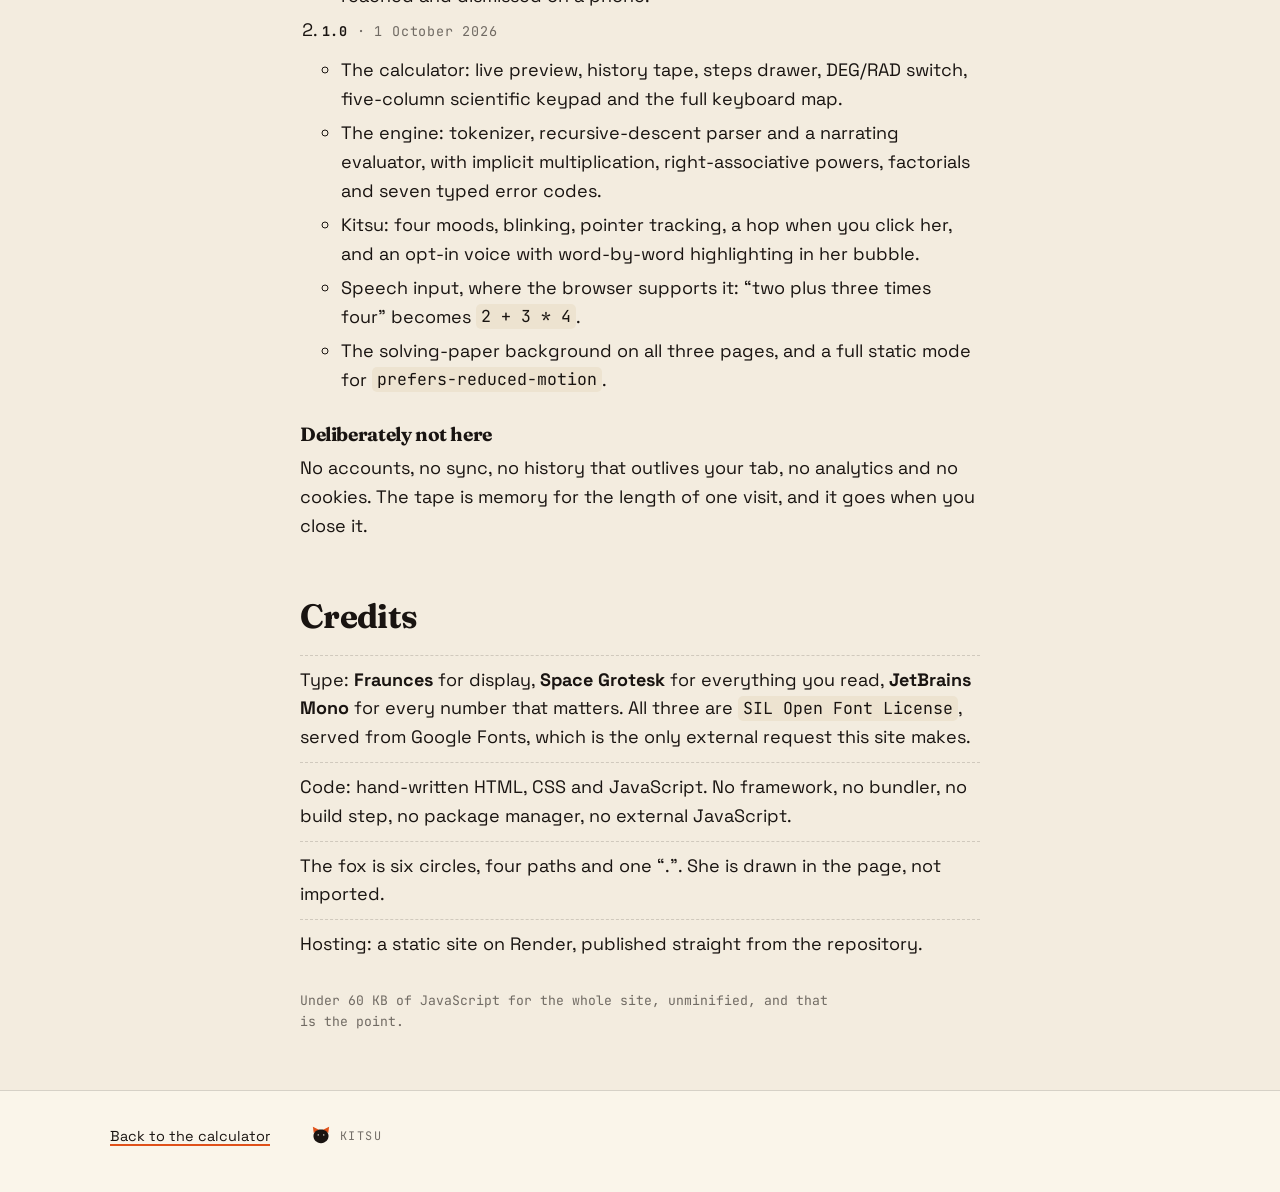
==== commit c2fbff84: "phase 2b — scientific completion The calculator was doing arithmetic with a few functions bolted on." ====
--- a/about.html
+++ b/about.html
@@ -68,6 +68,80 @@
   <hr class="rule">
 
   <section class="doc__section" data-reveal>
+    <h2>Using the calculator</h2>
+    <p>Type in the box, or press keys. The number under the box is a live
+      preview &mdash; it updates as you type, before you press
+      <kbd>Enter</kbd>. Press <kbd>Enter</kbd> (or the <span class="m">=</span>
+      key) and Kitsu writes down every rung she climbed.</p>
+
+    <h3>The two keypad pages</h3>
+    <p>The orange <b>fn</b> button swaps between two pages of keys. The main
+      page carries everything you need day to day:</p>
+    <pre class="ladder">sin   cos   tan   &#960;   C
+ln    log   &#8730;     ^    &#9003;
+7     8     9     &#247;   (
+4     5     6     &#215;   )
+1     2     3     &#8722;   !
+0     .     =     +    ANS</pre>
+    <p>The second page holds the rest: <span class="m">sin&#8315;&#185;</span>
+      <span class="m">cos&#8315;&#185;</span> <span class="m">tan&#8315;&#185;</span>
+      <span class="m">abs</span> <span class="m">&#177;</span>
+      <span class="m">x&#178;</span> <span class="m">x&#7495;</span>
+      <span class="m">1/x</span> <span class="m">det</span>
+      <span class="m">n!</span> <span class="m">e</span>
+      <span class="m">mod</span> <span class="m">gcd</span>
+      <span class="m">lcm</span> <span class="m">ceil</span>
+      <span class="m">nCr</span> <span class="m">nPr</span>
+      <span class="m">hypot</span> <span class="m">round</span>
+      <span class="m">floor</span>.</p>
+
+    <h3>Every function, with a worked answer</h3>
+    <table class="keys">
+      <caption class="vh">Functions and worked examples</caption>
+      <tbody>
+        <tr><th scope="row"><span class="m">sin(30)</span></th><td><span class="m">0.5</span> &mdash; in DEG, thirty degrees is a half. Switch to RAD and the same key gives <span class="m">-0.988031624</span>.</td></tr>
+        <tr><th scope="row"><span class="m">cos(60)</span></th><td><span class="m">0.5</span></td></tr>
+        <tr><th scope="row"><span class="m">tan(45)</span></th><td><span class="m">1</span></td></tr>
+        <tr><th scope="row"><span class="m">asin(1)</span></th><td><span class="m">90</span> in DEG, <span class="m">1.570796327</span> in RAD. The inverse functions answer in whichever unit you are in.</td></tr>
+        <tr><th scope="row"><span class="m">acos(1)</span> <span class="m">atan(1)</span></th><td><span class="m">0</span> and <span class="m">45</span></td></tr>
+        <tr><th scope="row"><span class="m">ln(e)</span> <span class="m">log(100)</span></th><td><span class="m">1</span> and <span class="m">2</span>. <span class="m">log</span> is base ten, <span class="m">ln</span> is natural.</td></tr>
+        <tr><th scope="row"><span class="m">sqrt(16)</span></th><td><span class="m">4</span></td></tr>
+        <tr><th scope="row"><span class="m">abs(-7)</span></th><td><span class="m">7</span></td></tr>
+        <tr><th scope="row"><span class="m">sign(-9)</span></th><td><span class="m">-1</span> &mdash; and <span class="m">sign(0)</span> is <span class="m">0</span>.</td></tr>
+        <tr><th scope="row"><span class="m">round(2.567, 1)</span></th><td><span class="m">2.6</span>. Give one argument and it rounds to a whole number; give two and the second is how many decimals to keep.</td></tr>
+        <tr><th scope="row"><span class="m">floor(2.9)</span> <span class="m">ceil(2.1)</span></th><td><span class="m">2</span> and <span class="m">3</span></td></tr>
+        <tr><th scope="row"><span class="m">hypot(3, 4)</span></th><td><span class="m">5</span> &mdash; the hypotenuse, without typing the square root yourself.</td></tr>
+        <tr><th scope="row"><span class="m">mod(17, 5)</span></th><td><span class="m">2</span>, the remainder. <span class="m">mod(17, -5)</span> is <span class="m">-3</span>: the answer always carries the sign of the divisor.</td></tr>
+        <tr><th scope="row"><span class="m">gcd(12, 18)</span></th><td><span class="m">6</span> &mdash; greatest common divisor.</td></tr>
+        <tr><th scope="row"><span class="m">lcm(4, 6)</span></th><td><span class="m">12</span> &mdash; lowest common multiple.</td></tr>
+        <tr><th scope="row"><span class="m">nCr(10, 3)</span></th><td><span class="m">120</span> &mdash; ten things, three at a time, order ignored.</td></tr>
+        <tr><th scope="row"><span class="m">nPr(10, 3)</span></th><td><span class="m">720</span> &mdash; the same three, but order matters.</td></tr>
+        <tr><th scope="row"><span class="m">det(1, 2, 3, 4)</span></th><td><span class="m">-2</span>. Four numbers are a 2&times;2 matrix: <span class="m">ad &minus; bc</span>.</td></tr>
+        <tr><th scope="row"><span class="m">det(1,2,3,4,5,6,7,8,10)</span></th><td><span class="m">-3</span>. Nine numbers are a 3&times;3 matrix, read across the rows. Any other count is a domain error rather than a guess.</td></tr>
+        <tr><th scope="row"><span class="m">n!</span></th><td><span class="m">5!</span> is <span class="m">120</span>, and Kitsu spells the product out: <span class="m">5! = 5 &times; 4 &times; 3 &times; 2 &times; 1 = 120</span>.</td></tr>
+      </tbody>
+    </table>
+
+    <h3>Constants, and a few things worth knowing</h3>
+    <table class="keys">
+      <caption class="vh">Constants and behaviours</caption>
+      <tbody>
+        <tr><th scope="row"><span class="m">pi</span> <span class="m">e</span></th><td>Type the name, or press the key. You may write the glyphs <span class="m">&pi;</span> and <span class="m">&radic;</span> too, and the calculator reads them.</td></tr>
+        <tr><th scope="row"><span class="m">ans</span></th><td>The last answer, still there on the next line. Solve <span class="m">512</span>, then type <span class="m">ans + 1</span> and get <span class="m">513</span>.</td></tr>
+        <tr><th scope="row">implicit times</th><td>Two things side by side multiply: <span class="m">2&pi;</span>, <span class="m">3(4+1)</span>, <span class="m">2sin(30)</span>. The <b>ANS</b> key inserts <span class="m">ans</span> for you.</td></tr>
+        <tr><th scope="row">glyphs</th><td>You can type <span class="m">+ &minus; &times; &divide; ^ ( ) !</span> and the calculator normalises them, so a symbol copied from a maths book works as-is.</td></tr>
+        <tr><th scope="row">degrees</th><td>A <span class="m">&deg;</span> after a number is ignored, so <span class="m">sin(30&deg;)</span> and <span class="m">sin(30)</span> agree.</td></tr>
+      </tbody>
+    </table>
+
+    <h3>The tape and the steps</h3>
+    <p>Every solved expression lands on the tape above the keypad. Tap one to
+      put it back in the box. The <b>&sum; Steps</b> panel on the right is where
+      Kitsu writes her working; on a phone it slides up from the bottom, and
+      <kbd>Esc</kbd> or a tap on the dimmed page puts it away.</p>
+  </section>
+
+  <section class="doc__section" data-reveal>
     <h2>The ladder</h2>
     <p>Order of operations is not a pile, it is a ladder, and Kitsu climbs it from the
       bottom rung up. Tightest binds first:</p>
@@ -189,6 +263,28 @@
   <section class="doc__section" data-reveal>
     <h2>Changelog</h2>
     <ol class="log">
+      <li>
+        <p class="log__head"><b>1.1</b> &middot; 2 October 2026</p>
+        <ul>
+          <li>The keypad rebuilt to five columns and six rows, so every day-to-day
+            function &mdash; <span class="m">sin cos tan &pi; ln log &radic; ^</span>
+            &mdash; sits on the main page and the second page holds the rest.</li>
+          <li>New functions: <span class="m">det</span> for 2&times;2 and 3&times;3
+            determinants, plus <span class="m">mod</span>, <span class="m">gcd</span>,
+            <span class="m">lcm</span>, <span class="m">nCr</span>, <span class="m">nPr</span>,
+            <span class="m">hypot</span>, <span class="m">round</span>,
+            <span class="m">floor</span>, <span class="m">ceil</span> and
+            <span class="m">sign</span>. Functions may now take a comma-separated
+            list of arguments.</li>
+          <li>Arguments count is checked, so a wrong number of them is a plain
+            domain error instead of a wrong answer.</li>
+          <li>A step now shows the value an operand climbed to, so
+            <span class="m">2 + 3 &times; 4</span> reads
+            <span class="m">2 + 12 = 14</span>, and a factorial spells out its product.</li>
+          <li>The page wipe can always be escaped, and the steps sheet can be
+            reached and dismissed on a phone.</li>
+        </ul>
+      </li>
       <li>
         <p class="log__head"><b>1.0</b> &middot; 1 October 2026</p>
         <ul>
--- a/assets/css/tokens.css
+++ b/assets/css/tokens.css
@@ -914,11 +914,36 @@
   font-size: clamp(3rem, 13vw, 7rem);
   color: var(--ink);
   opacity: 0;
-}
-
-.wipe.is-wiping { animation: page-wipe var(--t-wipe) var(--ease) forwards; }
-
-.wipe.is-wiping .wipe__mark { animation: wipe-mark var(--t-wipe) var(--ease) forwards; }
+}.wipe.is-wiping {
+    animation: page-wipe var(--t-wipe) var(--ease) forwards;
+    pointer-events: auto;
+  }
+
+  .wipe.is-wiping .wipe__mark { animation: wipe-mark var(--t-wipe) var(--ease) forwards; }
+
+  /* the wipe covers the whole viewport, so it always carries a real close
+     button: >=44px, inside the overlay, above its content, Esc also works */
+  .wipe__cancel {
+    position: absolute;
+    left: 50%;
+    bottom: 7vh;
+    z-index: 1;
+    transform: translateX(-50%);
+    visibility: hidden;
+    min-width: 44px;
+    min-height: 44px;
+    padding: 12px 24px;
+    border: var(--bw) solid var(--ink);
+    border-radius: var(--r-pill);
+    background: var(--paper2);
+    color: var(--ink);
+    font-family: var(--ui);
+    font-size: 1rem;
+    font-weight: 700;
+    cursor: pointer;
+  }
+
+  .wipe.is-wiping .wipe__cancel { visibility: visible; }
 
 @keyframes page-wipe {
   0% { transform: translateY(100%); }
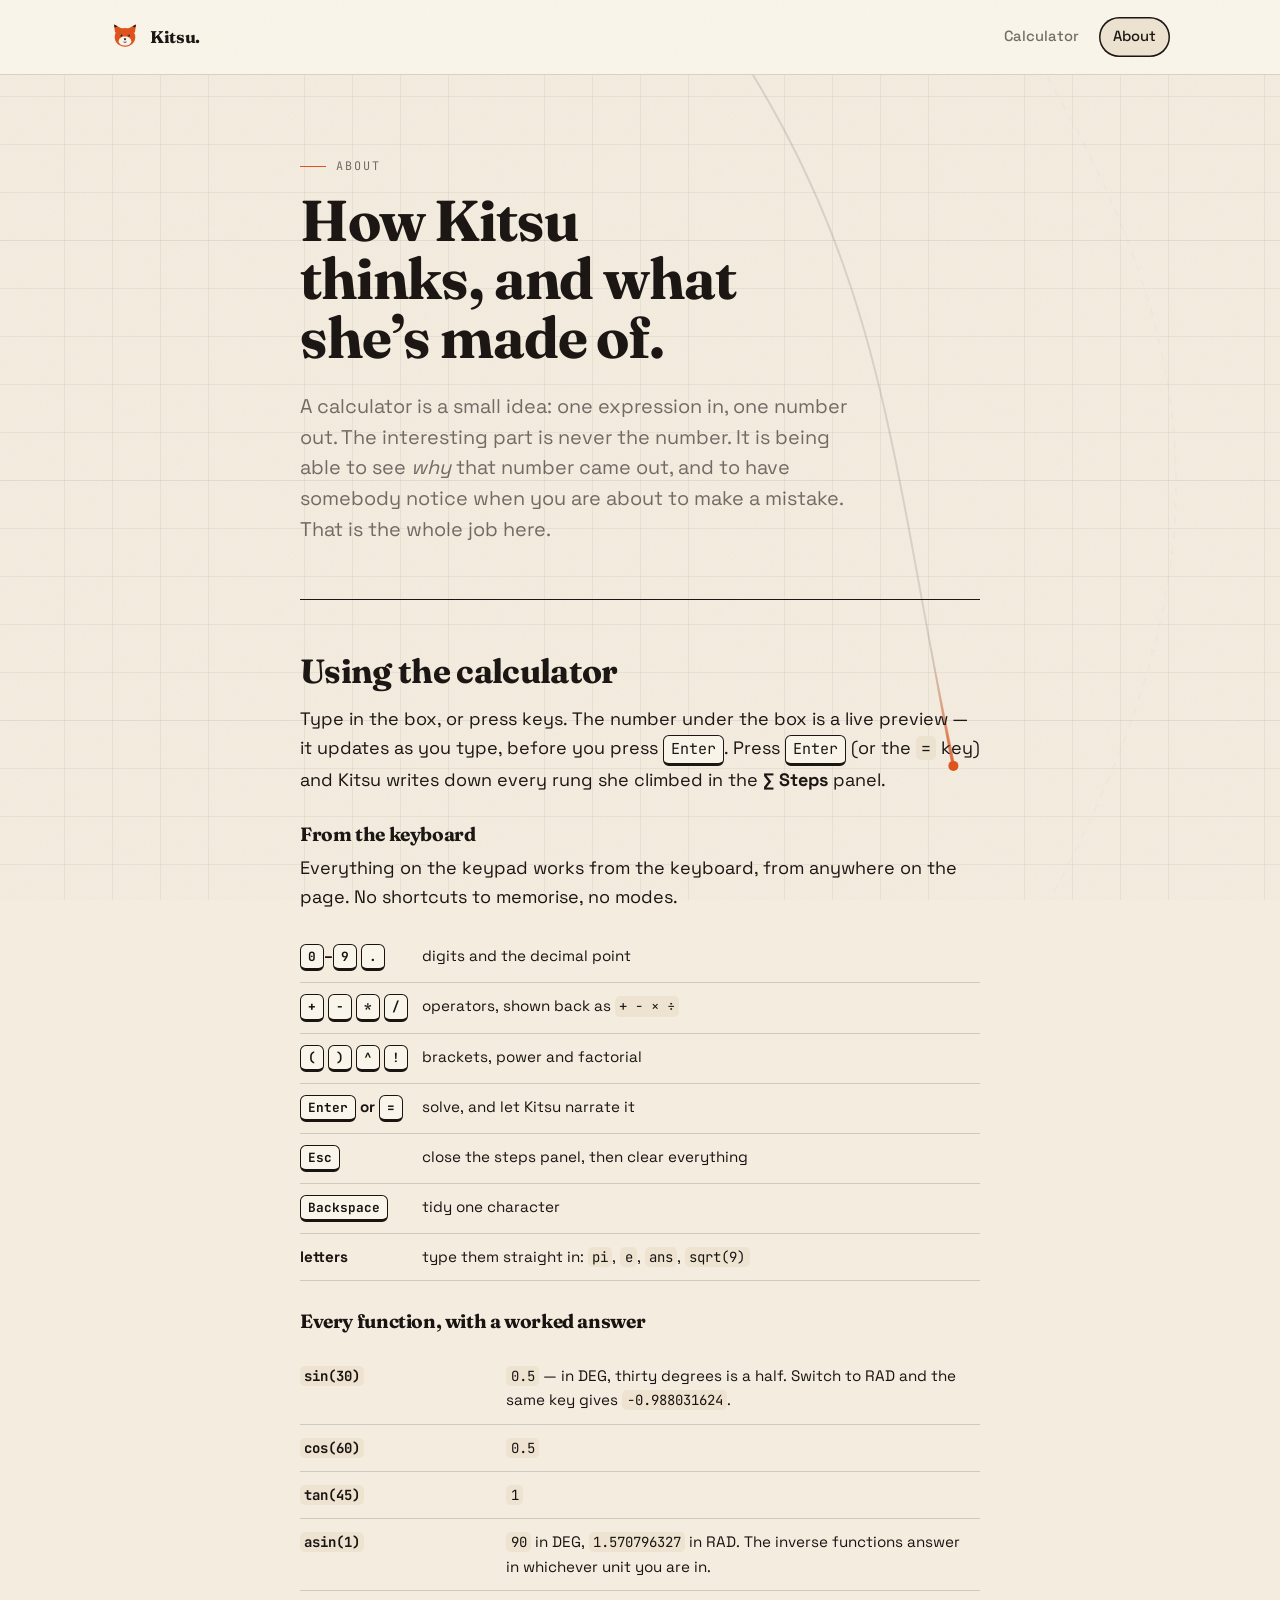
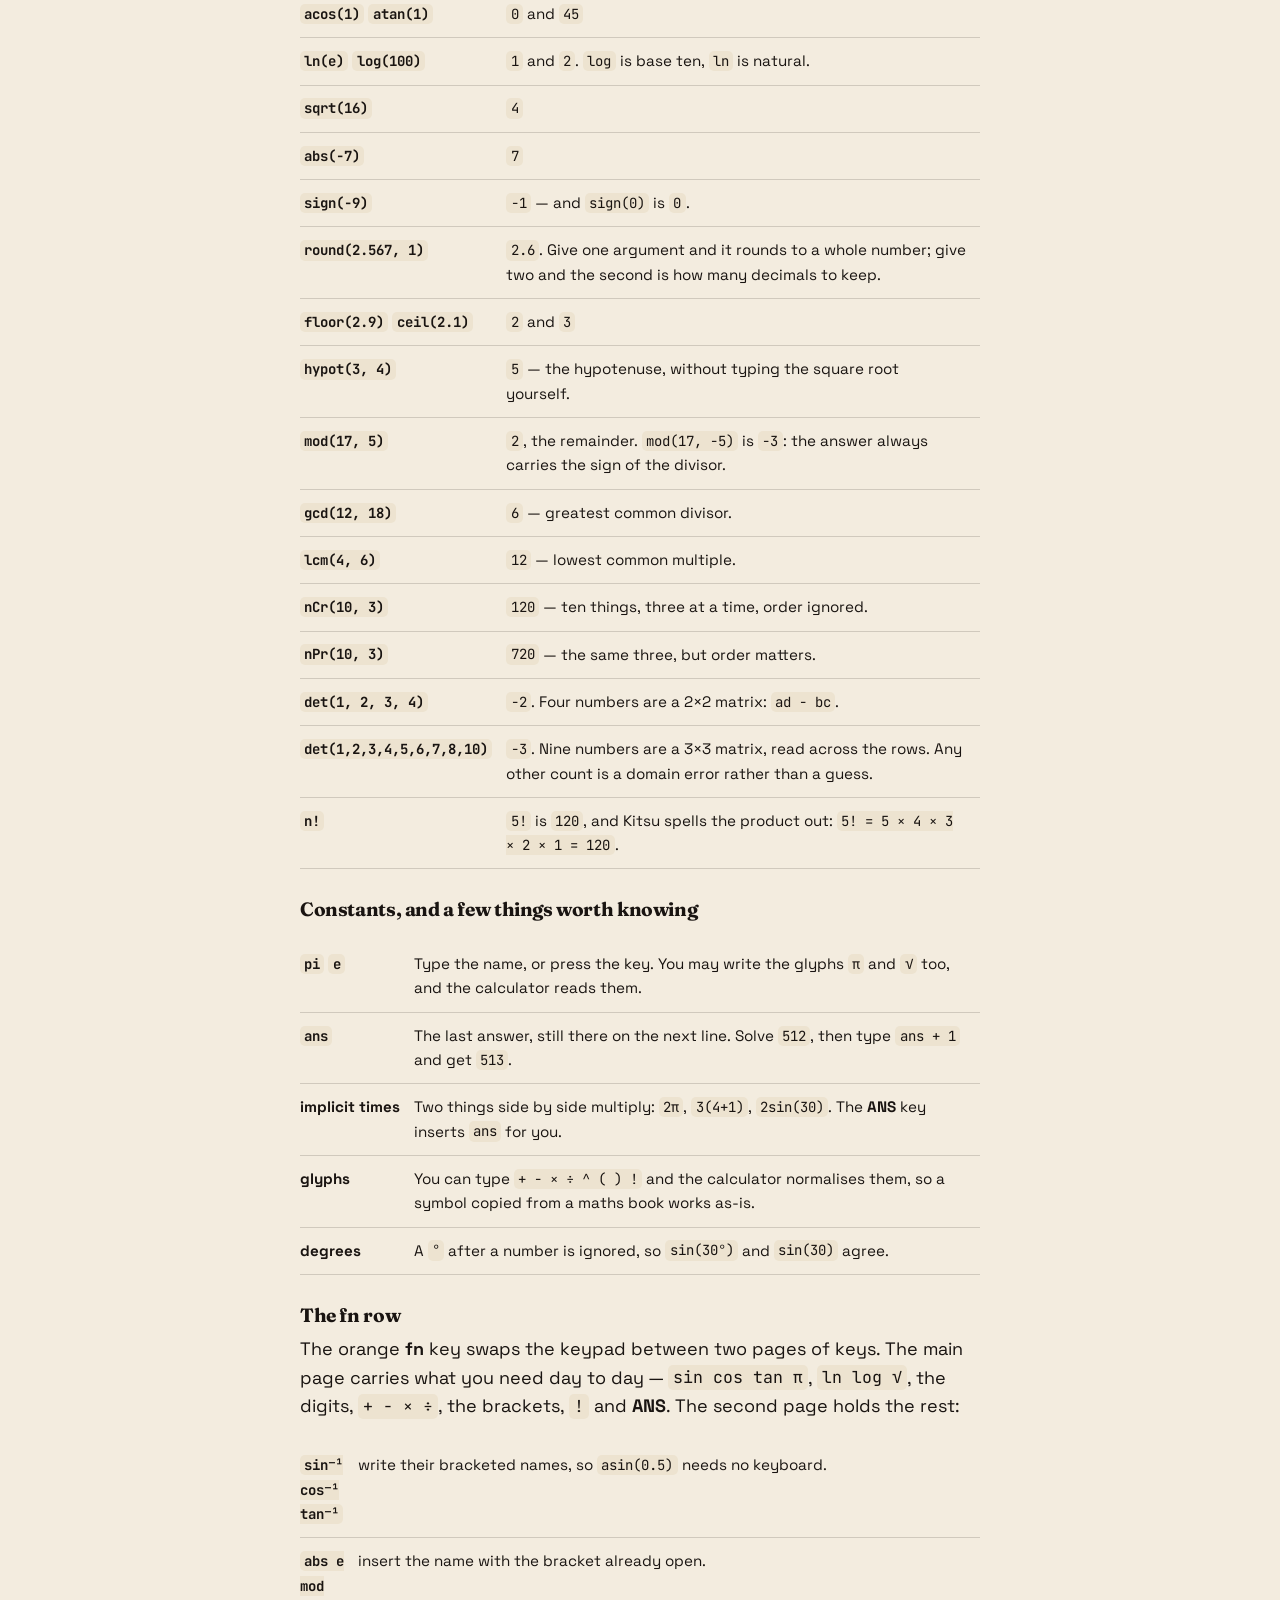
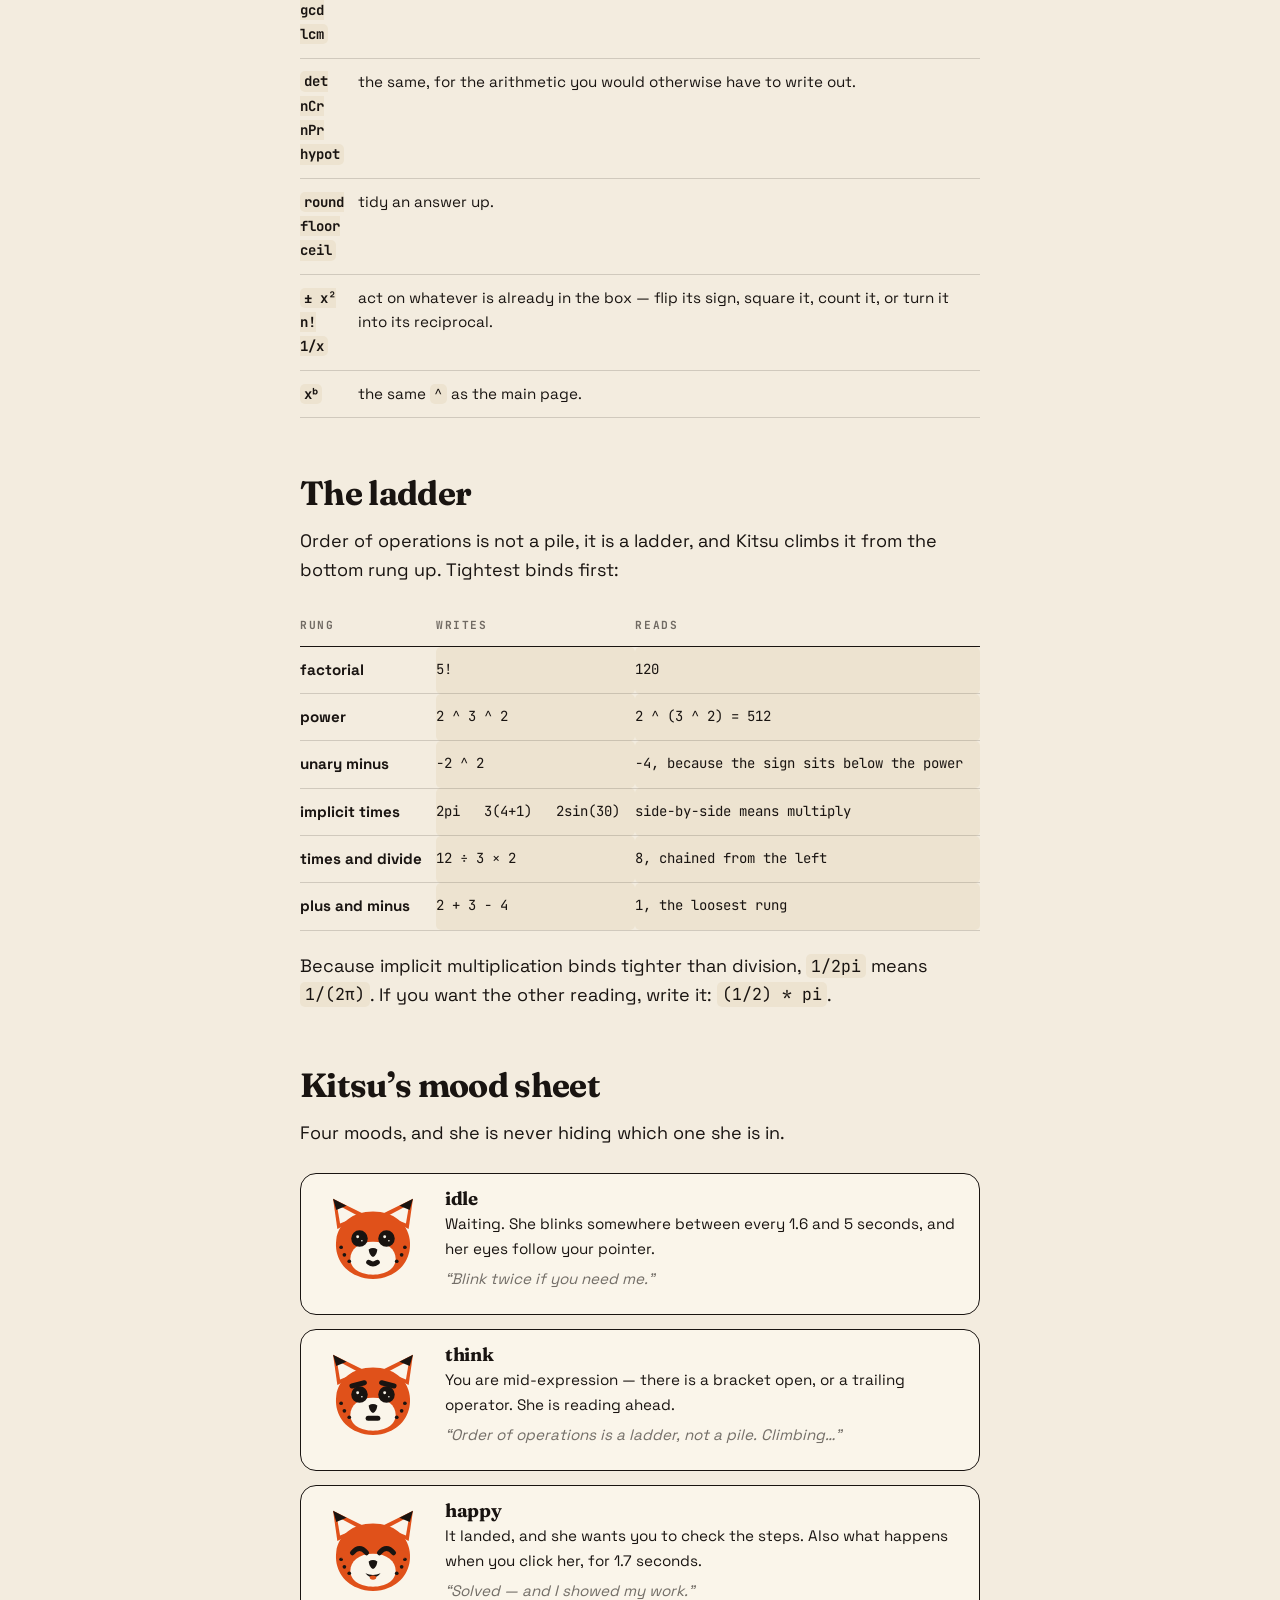
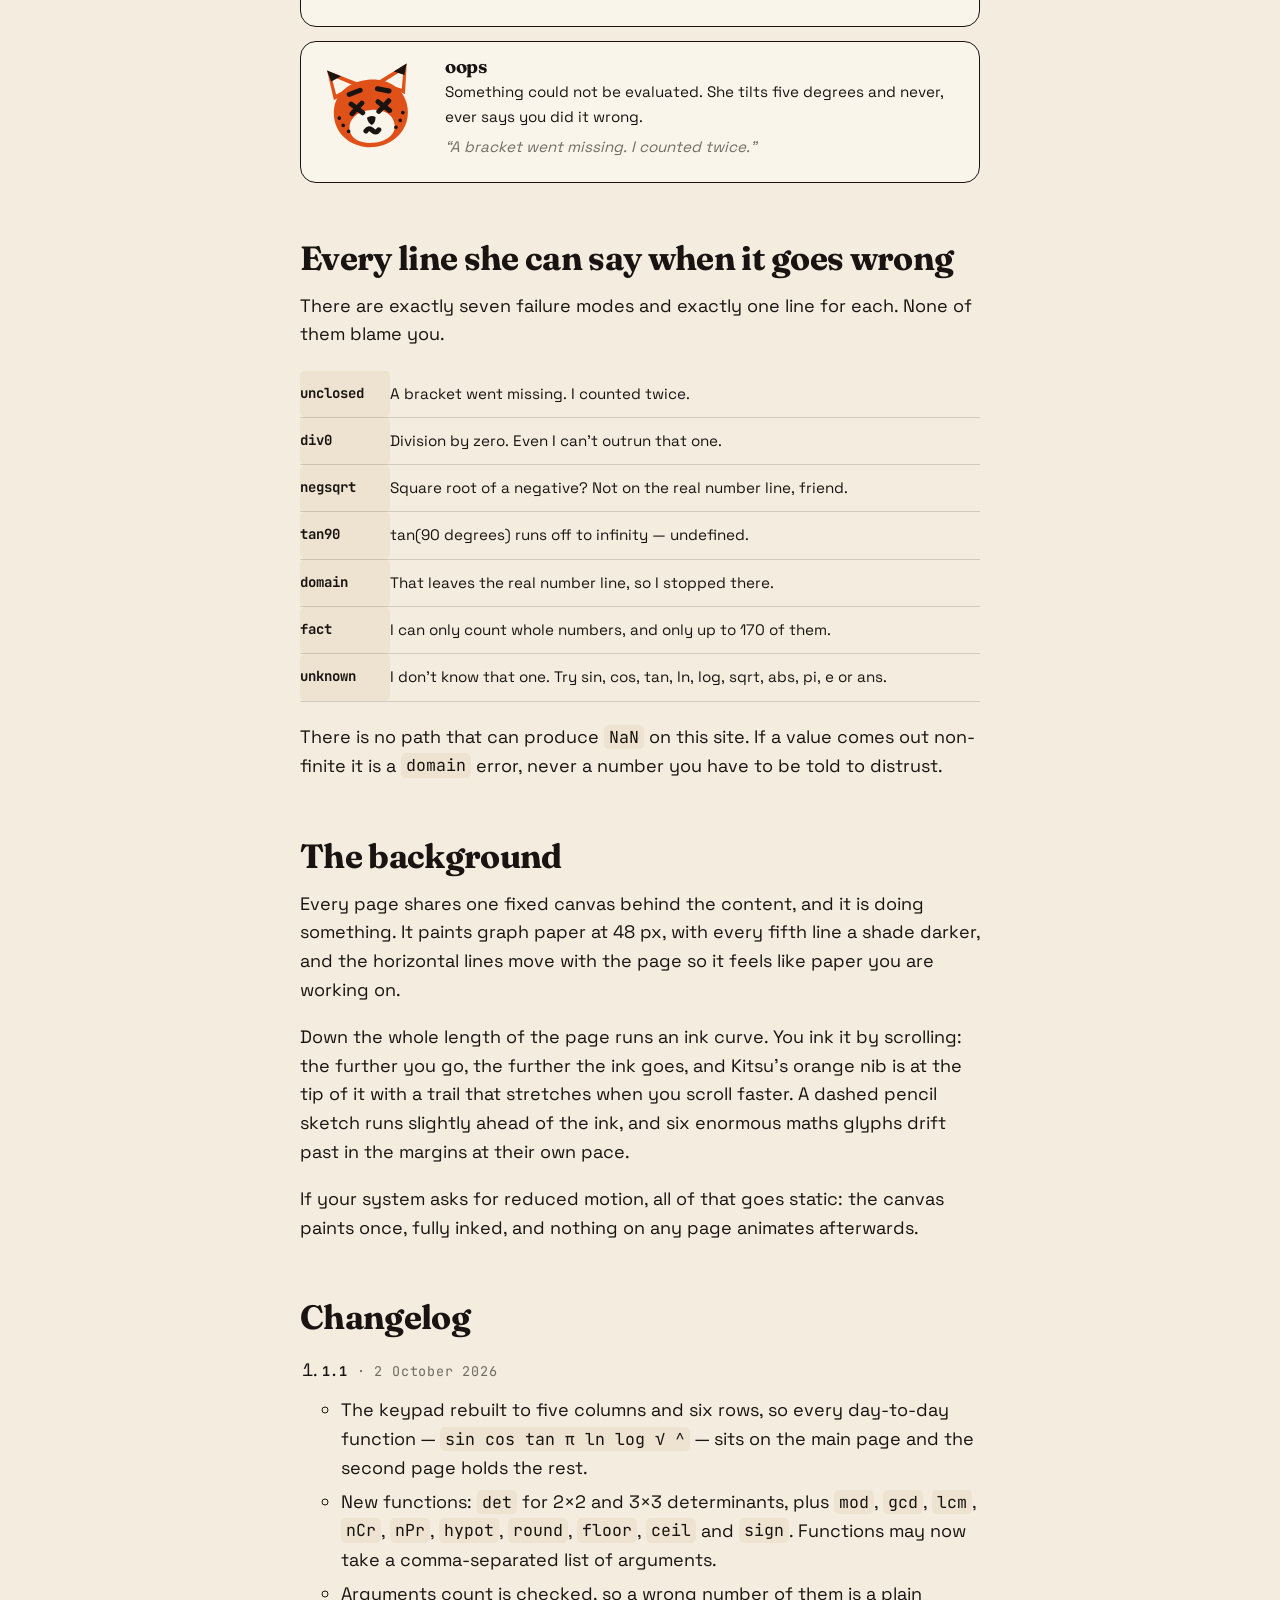
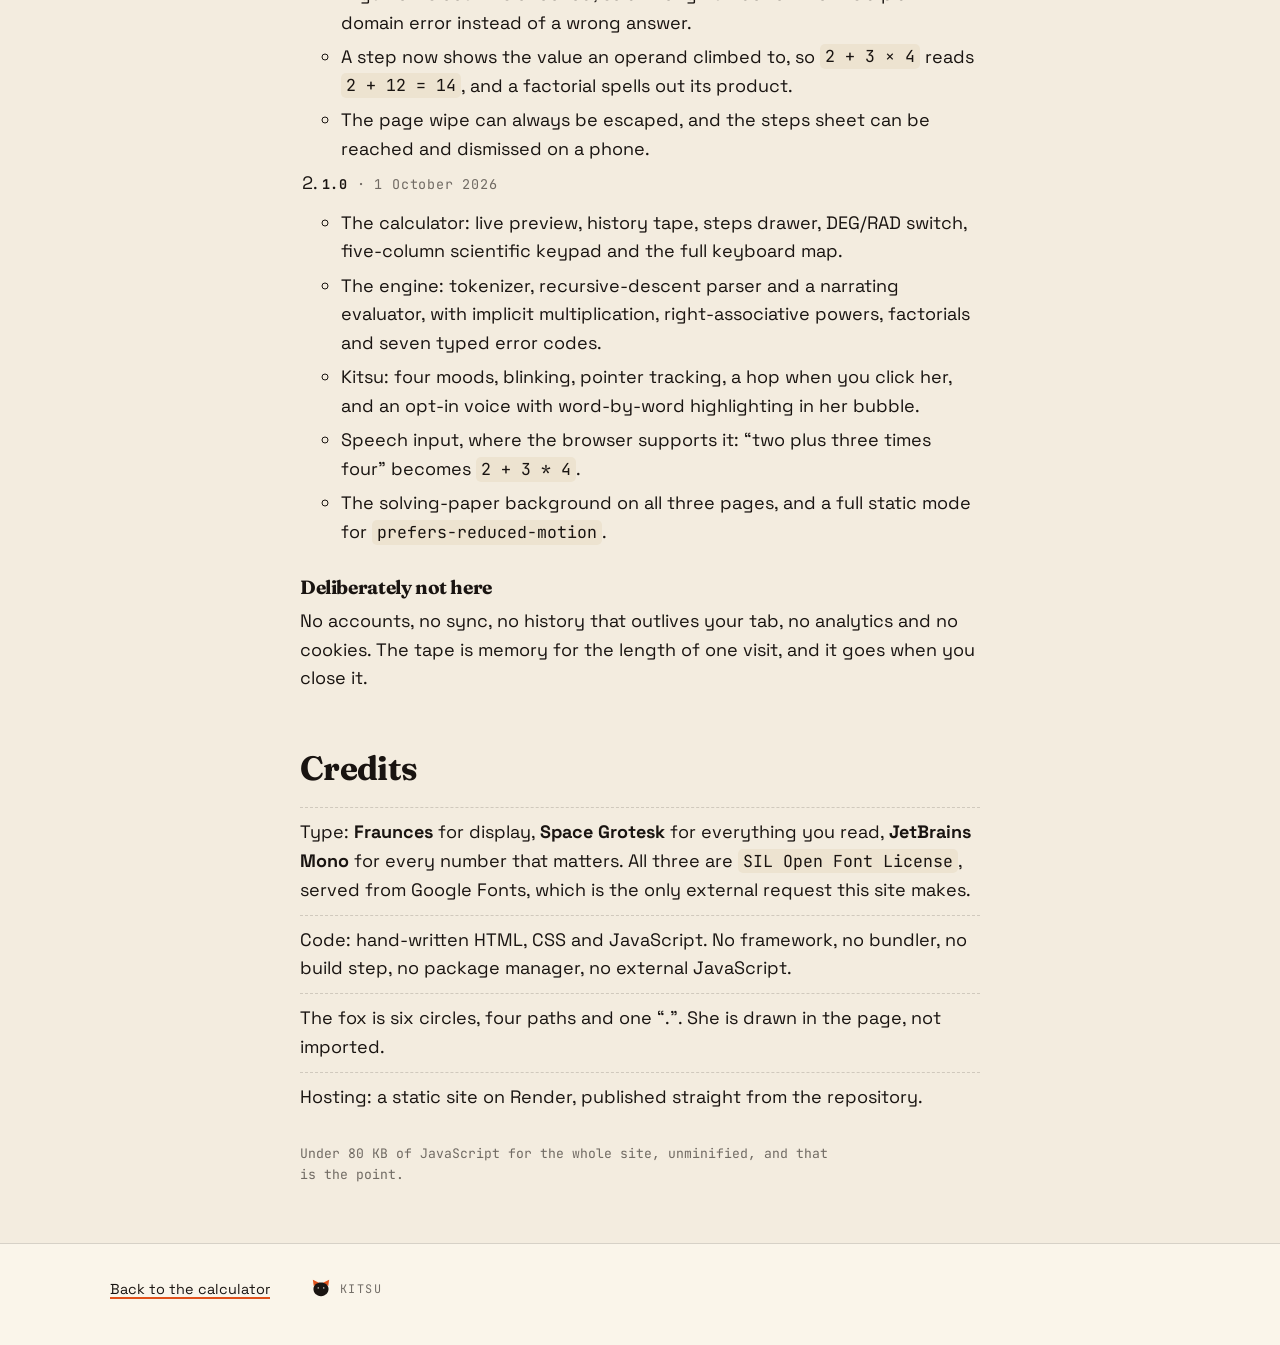
==== commit ca978d66: "guide — keyboard table, function reference and a help link from the steps drawer Fold the keyboard s" ====
--- a/about.html
+++ b/about.html
@@ -67,33 +67,29 @@
 
   <hr class="rule">
 
-  <section class="doc__section" data-reveal>
+  <section class="doc__section" data-reveal id="guide">
     <h2>Using the calculator</h2>
     <p>Type in the box, or press keys. The number under the box is a live
       preview &mdash; it updates as you type, before you press
       <kbd>Enter</kbd>. Press <kbd>Enter</kbd> (or the <span class="m">=</span>
-      key) and Kitsu writes down every rung she climbed.</p>
-
-    <h3>The two keypad pages</h3>
-    <p>The orange <b>fn</b> button swaps between two pages of keys. The main
-      page carries everything you need day to day:</p>
-    <pre class="ladder">sin   cos   tan   &#960;   C
-ln    log   &#8730;     ^    &#9003;
-7     8     9     &#247;   (
-4     5     6     &#215;   )
-1     2     3     &#8722;   !
-0     .     =     +    ANS</pre>
-    <p>The second page holds the rest: <span class="m">sin&#8315;&#185;</span>
-      <span class="m">cos&#8315;&#185;</span> <span class="m">tan&#8315;&#185;</span>
-      <span class="m">abs</span> <span class="m">&#177;</span>
-      <span class="m">x&#178;</span> <span class="m">x&#7495;</span>
-      <span class="m">1/x</span> <span class="m">det</span>
-      <span class="m">n!</span> <span class="m">e</span>
-      <span class="m">mod</span> <span class="m">gcd</span>
-      <span class="m">lcm</span> <span class="m">ceil</span>
-      <span class="m">nCr</span> <span class="m">nPr</span>
-      <span class="m">hypot</span> <span class="m">round</span>
-      <span class="m">floor</span>.</p>
+      key) and Kitsu writes down every rung she climbed in the
+      <b>&sum; Steps</b> panel.</p>
+
+    <h3>From the keyboard</h3>
+    <p>Everything on the keypad works from the keyboard, from anywhere on the
+      page. No shortcuts to memorise, no modes.</p>
+    <table class="keys">
+      <caption class="vh">Keyboard map</caption>
+      <tbody>
+        <tr><th scope="row"><kbd>0</kbd>&ndash;<kbd>9</kbd> <kbd>.</kbd></th><td>digits and the decimal point</td></tr>
+        <tr><th scope="row"><kbd>+</kbd> <kbd>&minus;</kbd> <kbd>*</kbd> <kbd>/</kbd></th><td>operators, shown back as <span class="m">+ &minus; &times; &divide;</span></td></tr>
+        <tr><th scope="row"><kbd>(</kbd> <kbd>)</kbd> <kbd>^</kbd> <kbd>!</kbd></th><td>brackets, power and factorial</td></tr>
+        <tr><th scope="row"><kbd>Enter</kbd> or <kbd>=</kbd></th><td>solve, and let Kitsu narrate it</td></tr>
+        <tr><th scope="row"><kbd>Esc</kbd></th><td>close the steps panel, then clear everything</td></tr>
+        <tr><th scope="row"><kbd>Backspace</kbd></th><td>tidy one character</td></tr>
+        <tr><th scope="row">letters</th><td>type them straight in: <span class="m">pi</span>, <span class="m">e</span>, <span class="m">ans</span>, <span class="m">sqrt(9)</span></td></tr>
+      </tbody>
+    </table>
 
     <h3>Every function, with a worked answer</h3>
     <table class="keys">
@@ -134,11 +130,24 @@
       </tbody>
     </table>
 
-    <h3>The tape and the steps</h3>
-    <p>Every solved expression lands on the tape above the keypad. Tap one to
-      put it back in the box. The <b>&sum; Steps</b> panel on the right is where
-      Kitsu writes her working; on a phone it slides up from the bottom, and
-      <kbd>Esc</kbd> or a tap on the dimmed page puts it away.</p>
+    <h3>The fn row</h3>
+    <p>The orange <b>fn</b> key swaps the keypad between two pages of keys. The
+      main page carries what you need day to day &mdash;
+      <span class="m">sin cos tan &pi;</span>,
+      <span class="m">ln log &radic;</span>, the digits, <span class="m">+ &minus;
+      &times; &divide;</span>, the brackets, <span class="m">!</span> and
+      <b>ANS</b>. The second page holds the rest:</p>
+    <table class="keys">
+      <caption class="vh">What the fn row holds</caption>
+      <tbody>
+        <tr><th scope="row"><span class="m">sin&#8315;&#185; cos&#8315;&#185; tan&#8315;&#185;</span></th><td>write their bracketed names, so <span class="m">asin(0.5)</span> needs no keyboard.</td></tr>
+        <tr><th scope="row"><span class="m">abs e mod gcd lcm</span></th><td>insert the name with the bracket already open.</td></tr>
+        <tr><th scope="row"><span class="m">det nCr nPr hypot</span></th><td>the same, for the arithmetic you would otherwise have to write out.</td></tr>
+        <tr><th scope="row"><span class="m">round floor ceil</span></th><td>tidy an answer up.</td></tr>
+        <tr><th scope="row"><span class="m">&plusmn; x&#178; n! 1/x</span></th><td>act on whatever is already in the box &mdash; flip its sign, square it, count it, or turn it into its reciprocal.</td></tr>
+        <tr><th scope="row"><span class="m">x&#7495;</span></th><td>the same <span class="m">^</span> as the main page.</td></tr>
+      </tbody>
+    </table>
   </section>
 
   <section class="doc__section" data-reveal>
@@ -162,24 +171,6 @@
     <p>Because implicit multiplication binds tighter than division,
       <span class="m">1/2pi</span> means <span class="m">1/(2&pi;)</span>. If you want the other
       reading, write it: <span class="m">(1/2) * pi</span>.</p>
-  </section>
-
-  <section class="doc__section" data-reveal>
-    <h2>Keyboard</h2>
-    <p>Everything on the keypad works from the keyboard, from anywhere on the page.
-      No shortcuts to memorise, no modes.</p>
-    <table class="keys">
-      <caption class="vh">Keyboard map</caption>
-      <tbody>
-        <tr><th scope="row"><kbd>0</kbd>–<kbd>9</kbd> <kbd>.</kbd></th><td>digits and the decimal point</td></tr>
-        <tr><th scope="row"><kbd>+</kbd> <kbd>−</kbd> <kbd>*</kbd> <kbd>/</kbd></th><td>operators, shown back as <span class="m">+ − × ÷</span></td></tr>
-        <tr><th scope="row"><kbd>(</kbd> <kbd>)</kbd> <kbd>^</kbd> <kbd>!</kbd></th><td>brackets, power and factorial</td></tr>
-        <tr><th scope="row"><kbd>Enter</kbd> or <kbd>=</kbd></th><td>solve, and let Kitsu narrate it</td></tr>
-        <tr><th scope="row"><kbd>Esc</kbd></th><td>clear everything and start again</td></tr>
-        <tr><th scope="row"><kbd>Backspace</kbd></th><td>tidy one character</td></tr>
-        <tr><th scope="row">letters</th><td>type them straight in: <span class="m">pi</span>, <span class="m">e</span>, <span class="m">ans</span>, <span class="m">sqrt(9)</span></td></tr>
-      </tbody>
-    </table>
   </section>
 
   <section class="doc__section" data-reveal>
@@ -320,7 +311,7 @@
         page, not imported.</li>
       <li>Hosting: a static site on Render, published straight from the repository.</li>
     </ul>
-    <p class="colophon">Under 60&nbsp;KB of JavaScript for the whole site, unminified, and
+    <p class="colophon">Under 80&nbsp;KB of JavaScript for the whole site, unminified, and
       that is the point.</p>
   </section>
 
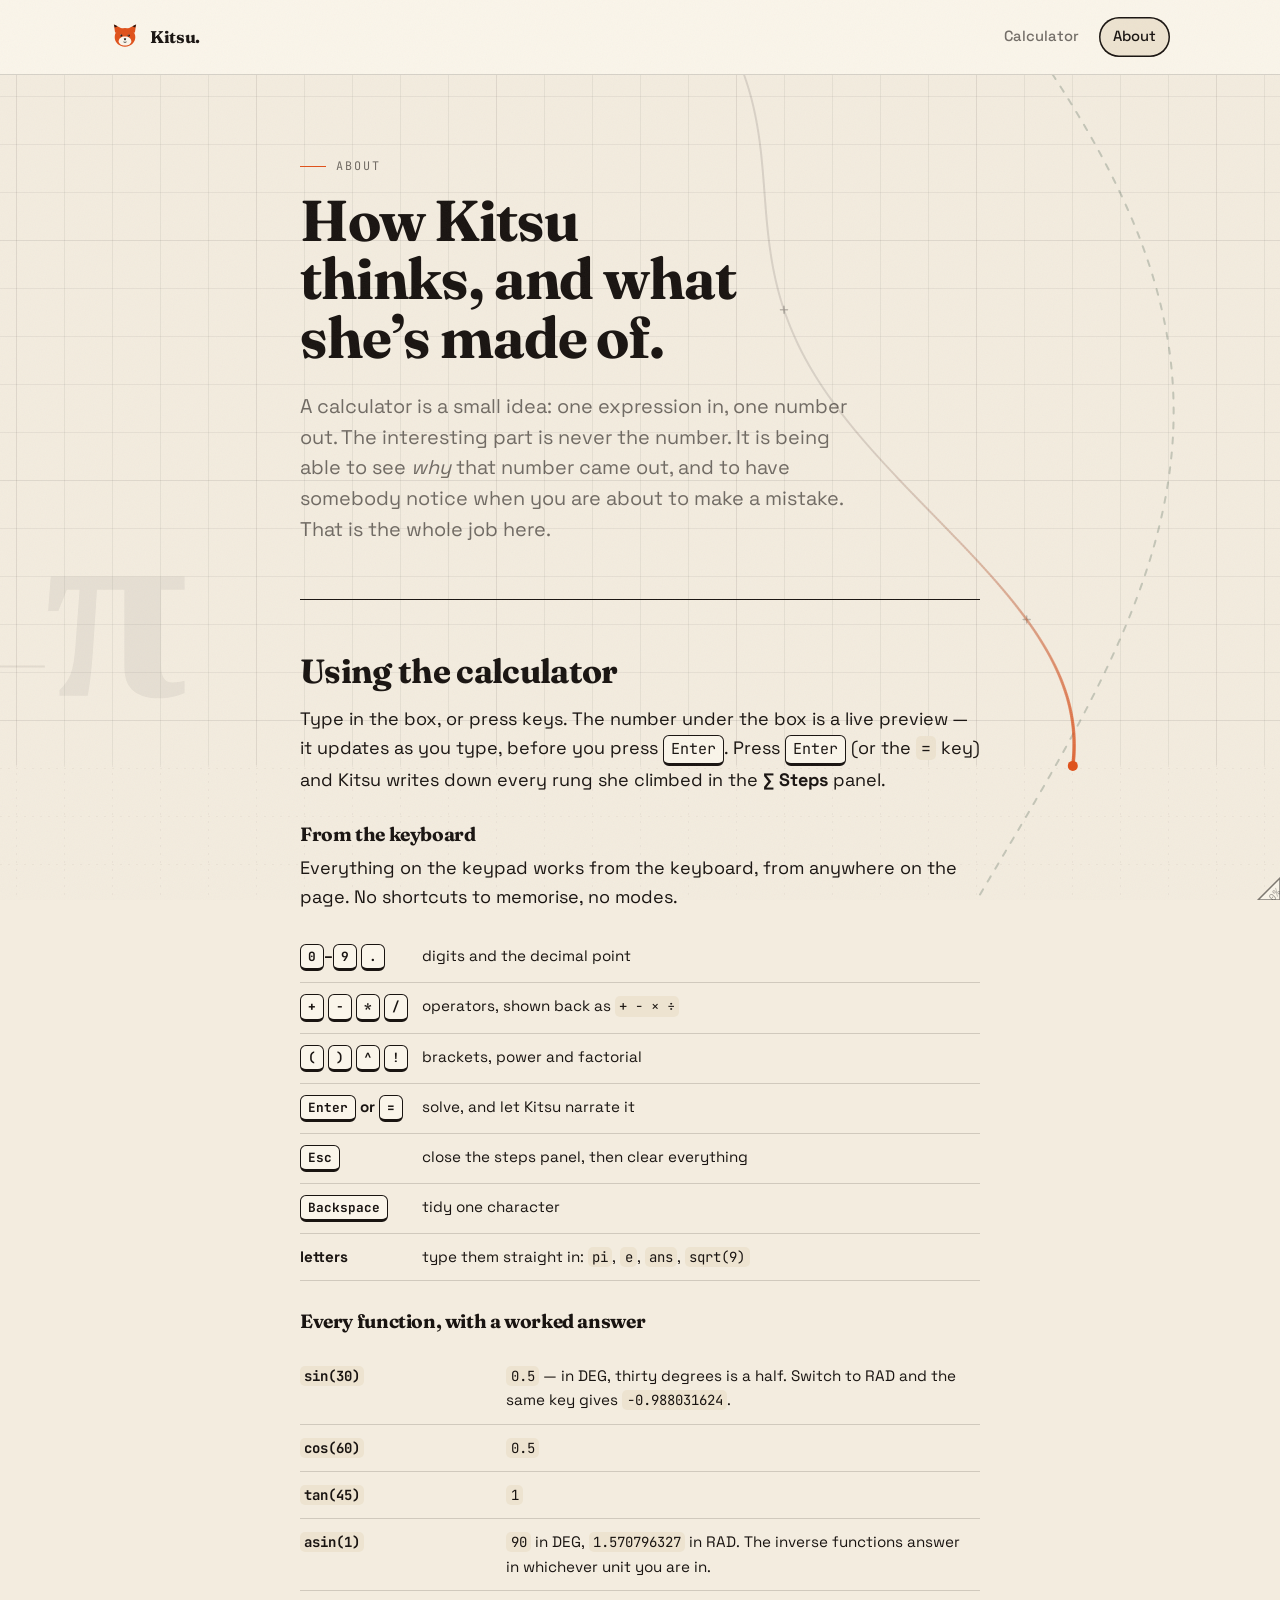
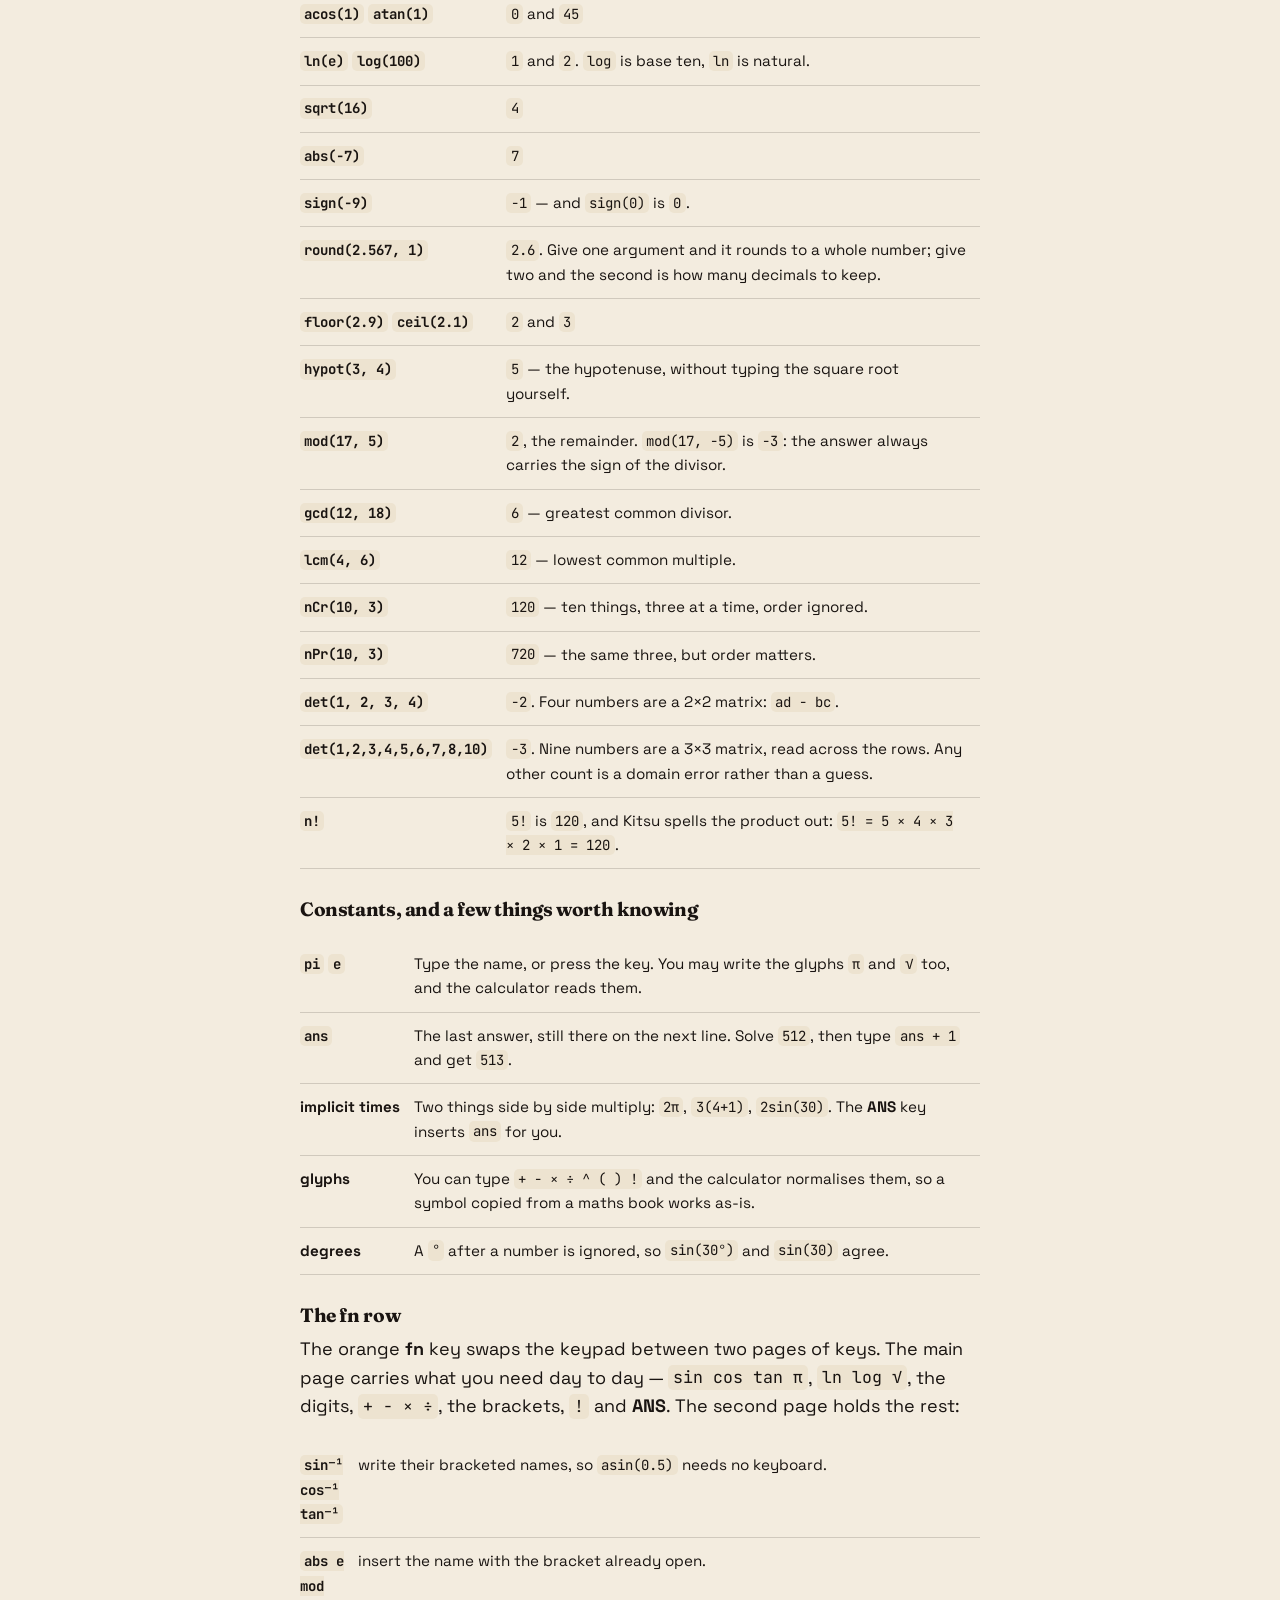
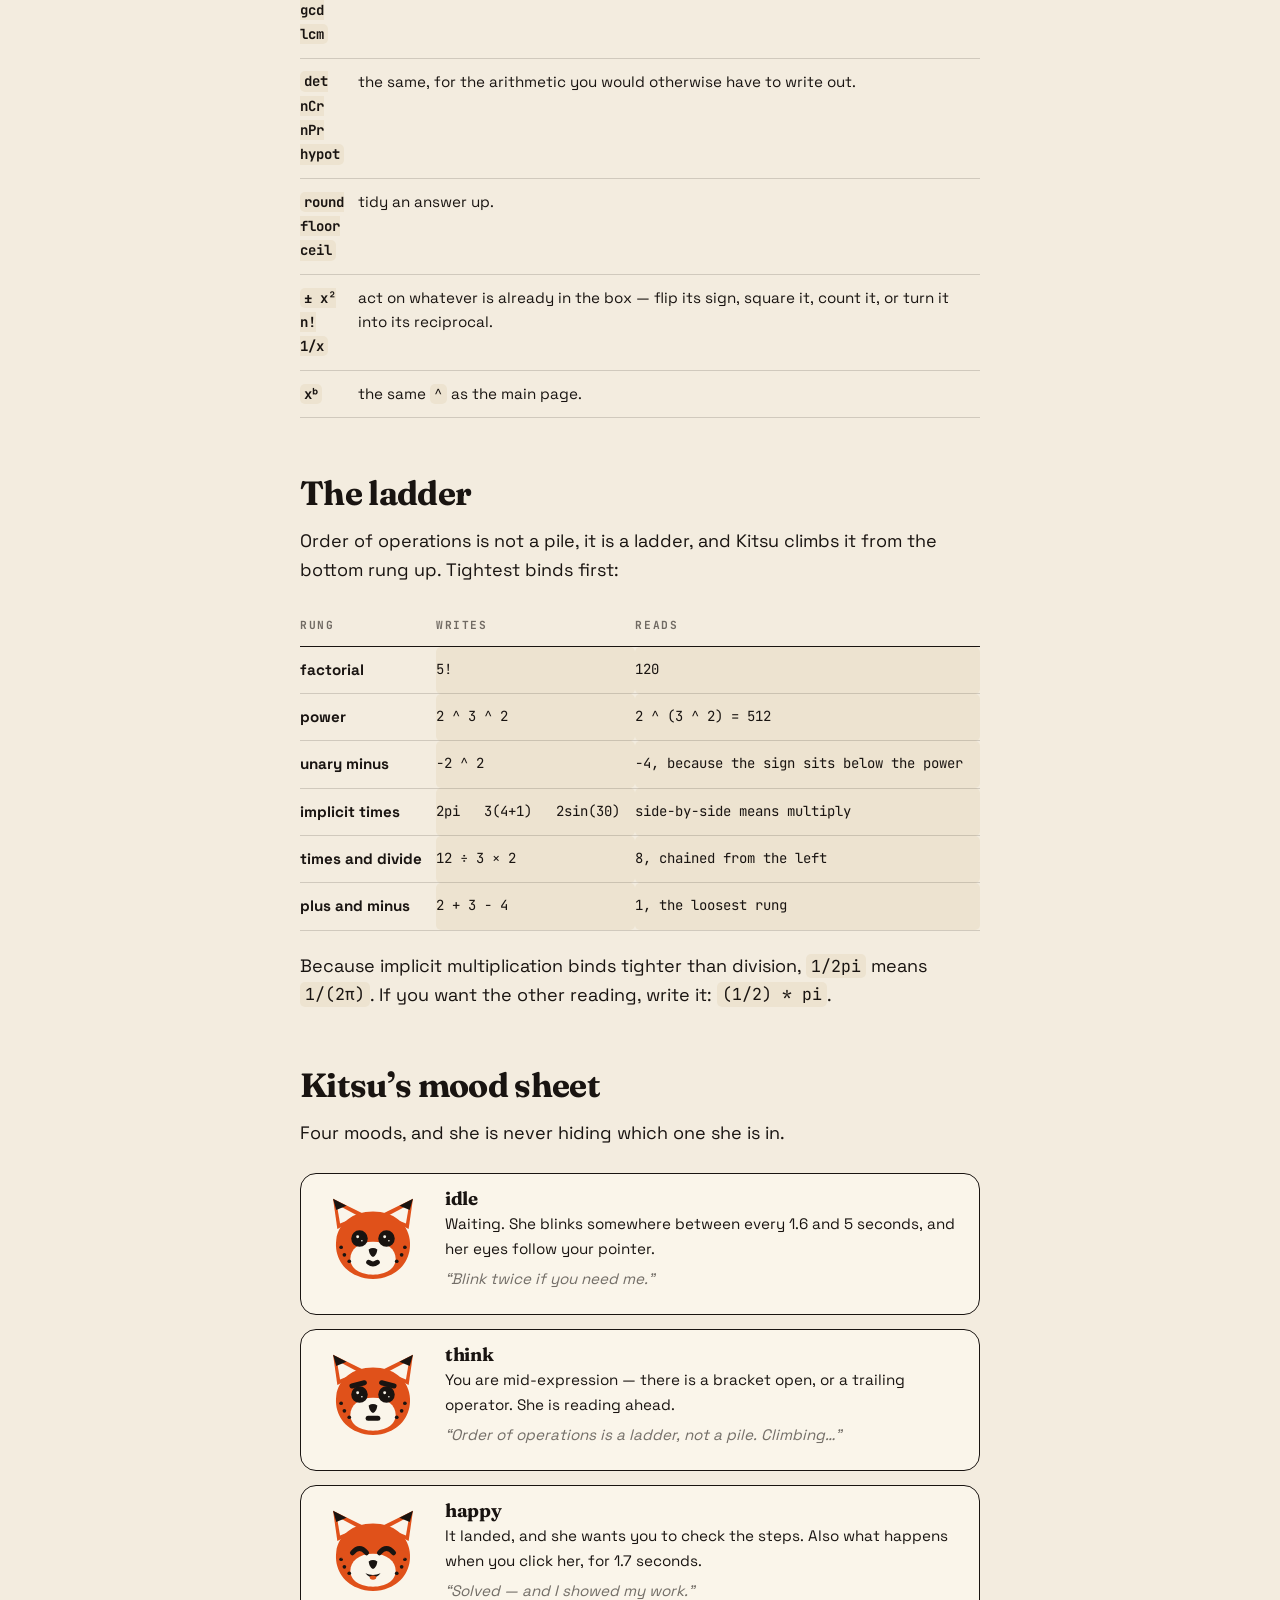
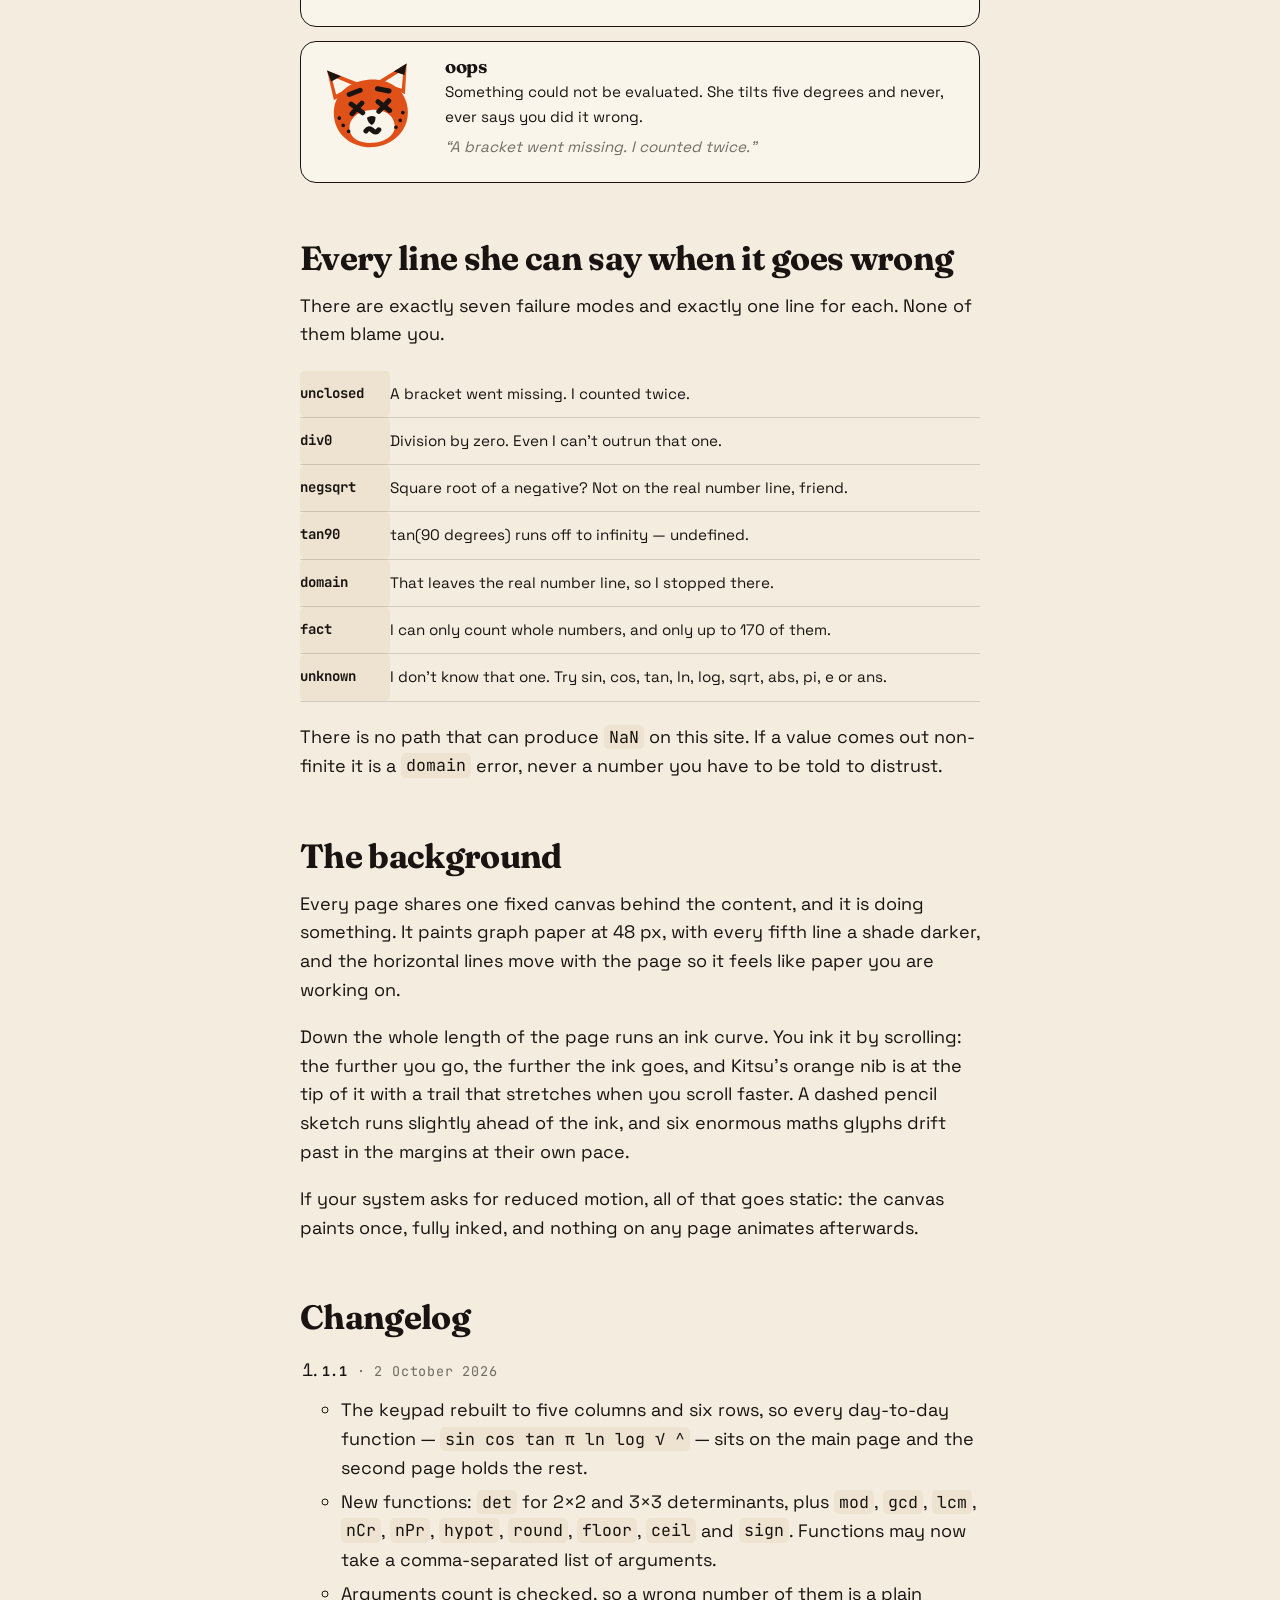
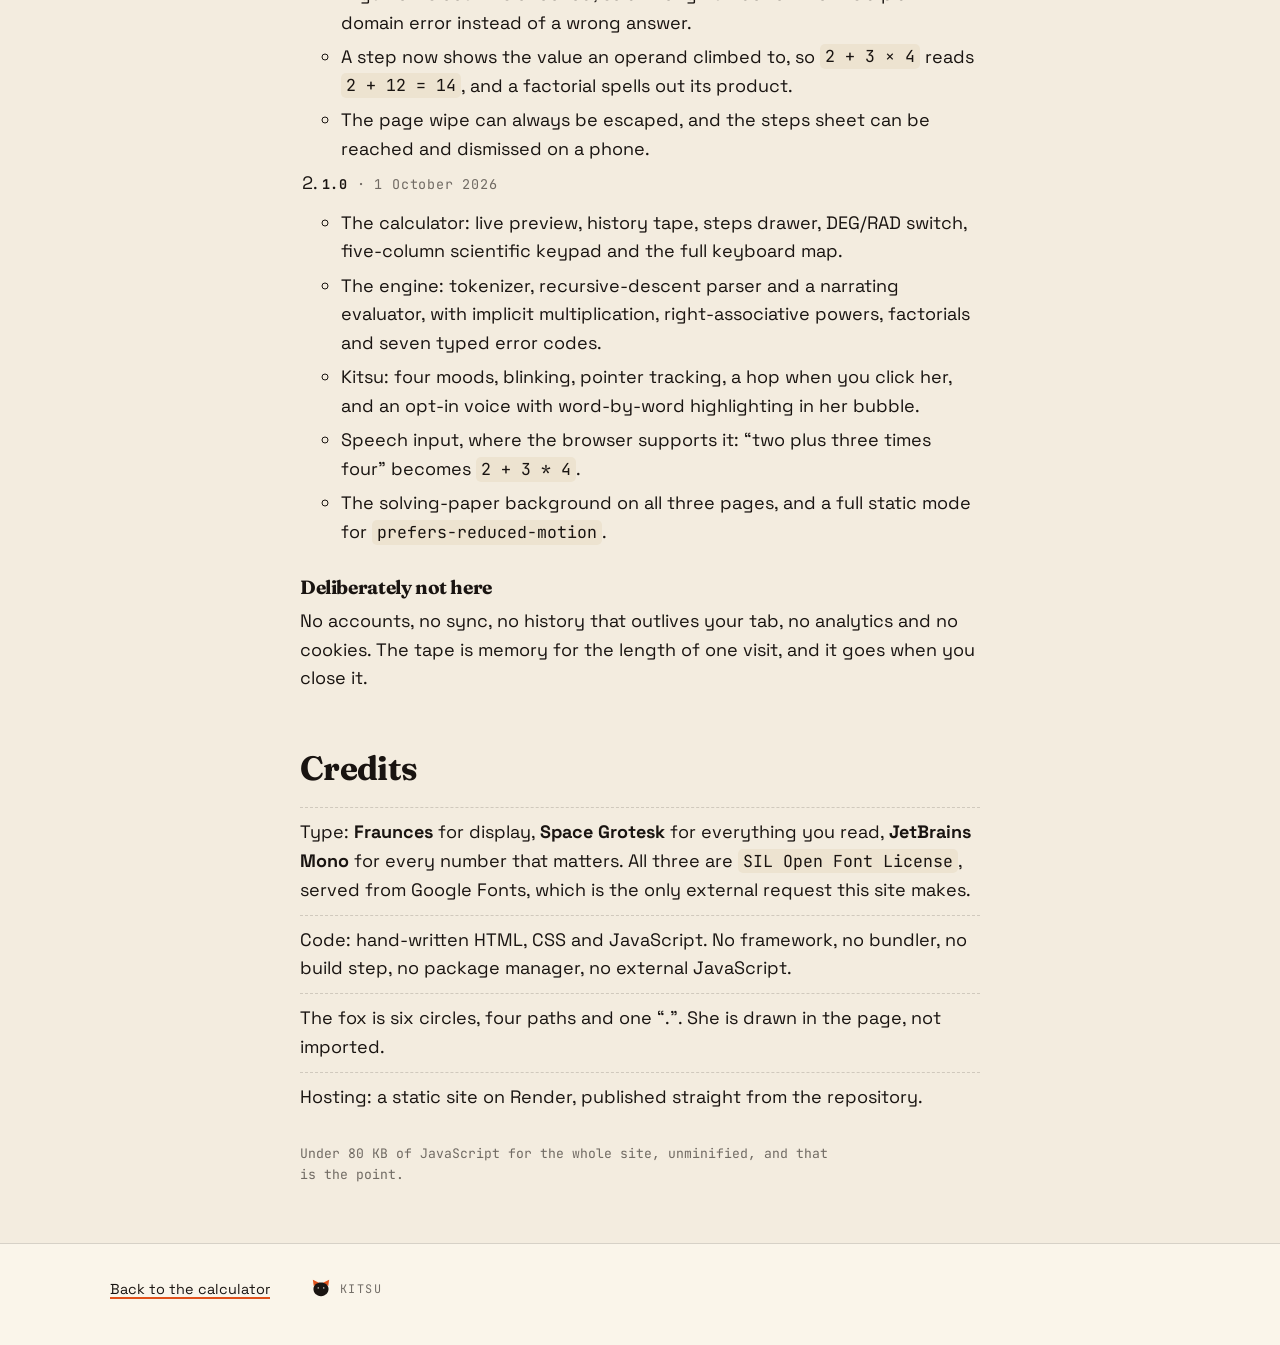
==== commit 9e099e04: "fix — split tokens into tokens + base tokens.css was 1160 lines of "design tokens + shared page furn" ====
--- a/about.html
+++ b/about.html
@@ -22,6 +22,19 @@
 <link rel="preconnect" href="https://fonts.gstatic.com" crossorigin>
 <link rel="stylesheet" href="https://fonts.googleapis.com/css2?family=Fraunces:opsz,wght@9..144,500;9..144,700;9..144,900&family=JetBrains+Mono:wght@400;500;700&family=Space+Grotesk:wght@400;500;700&display=swap">
 <link rel="stylesheet" href="assets/css/tokens.css">
+<link rel="stylesheet" href="assets/css/base.css">
+<style>
+/* This rule used to sit in a @media (max-width: 520px) block in tokens.css, which
+   every page links. .sheet__row, .sheet__fox, .ladder and .keys exist only on
+   this page, so the block lives here now and nothing about this page reaches
+   index.html or calc.html. Moved verbatim — same selectors, same values. */
+
+@media (max-width: 520px) {
+  .sheet__row { grid-template-columns: 76px minmax(0, 1fr); gap: 14px; padding: 14px; }
+  .sheet__fox { width: 76px; }
+  .ladder, .keys { font-size: .88rem; }
+}
+</style>
 <script>document.documentElement.className += ' js';</script>
 </head>
 <body>
--- a/assets/css/tokens.css
+++ b/assets/css/tokens.css
@@ -1,7 +1,8 @@
 /* ==========================================================================
-   Haha-lol-calculator — design tokens + shared page furniture
-   assets/css/tokens.css is the single source of truth for color, type,
-   motion and rhythm. calc.css only adds calculator-specific layout.
+   Haha-lol-calculator — design tokens — frozen
+   Custom properties only. Every page loads this first; nothing else is
+   allowed to live here. The shared page furniture moved to base.css, which
+   is loaded second.
    ========================================================================== */
 
 :root {
@@ -42,1148 +43,3 @@
   --gut: clamp(18px, 5vw, 40px);
 }
 
-/* ==========================================================================
-   reset
-   ========================================================================== */
-
-*,
-*::before,
-*::after { box-sizing: border-box; }
-
-html {
-  -webkit-text-size-adjust: 100%;
-  scroll-behavior: smooth;
-}
-
-body {
-  margin: 0;
-  background: var(--paper);
-  color: var(--ink);
-  font-family: var(--ui);
-  font-size: clamp(16px, .35vw + 15px, 18px);
-  line-height: 1.6;
-  overflow-x: hidden;
-  -webkit-font-smoothing: antialiased;
-  text-rendering: optimizeLegibility;
-}
-
-h1, h2, h3, h4 {
-  font-family: var(--disp);
-  font-weight: 700;
-  line-height: 1.02;
-  letter-spacing: -.02em;
-  margin: 0;
-  text-wrap: balance;
-}
-
-p { margin: 0 0 1em; }
-p:last-child { margin-bottom: 0; }
-
-a {
-  color: var(--ink);
-  text-decoration-color: var(--fox);
-  text-decoration-thickness: 2px;
-  text-underline-offset: 3px;
-  transition: color var(--t-micro) var(--ease);
-}
-
-a:hover { color: var(--fox); }
-
-img, svg { display: block; max-width: 100%; }
-
-button {
-  font: inherit;
-  color: inherit;
-  border: 0;
-  background: none;
-  cursor: pointer;
-}
-
-input, select, textarea { font: inherit; color: inherit; }
-
-table {
-  border-collapse: collapse;
-  width: 100%;
-}
-
-:focus-visible {
-  outline: 3px solid var(--fox);
-  outline-offset: 3px;
-  border-radius: 4px;
-}
-
-::selection {
-  background: var(--fox);
-  color: var(--paper2);
-}
-
-/* ==========================================================================
-   paper grain — fixed overlay, no interaction, always behind content
-   ========================================================================== */
-
-.grain {
-  position: fixed;
-  inset: 0;
-  z-index: 6;
-  pointer-events: none;
-  opacity: .04;
-  background-image: url("data:image/svg+xml,%3Csvg xmlns='http://www.w3.org/2000/svg' width='220' height='220'%3E%3Cfilter id='n'%3E%3CfeTurbulence type='fractalNoise' baseFrequency='.82' numOctaves='3' stitchTiles='stitch'/%3E%3C/filter%3E%3Crect width='220' height='220' filter='url(%23n)'/%3E%3C/svg%3E");
-}
-
-/* ==========================================================================
-   layout
-   ========================================================================== */
-
-#paper-canvas {
-  position: fixed;
-  inset: 0;
-  z-index: 0;
-  pointer-events: none;
-}
-
-.page {
-  position: relative;
-  z-index: 1;
-}
-
-.wrap {
-  width: 100%;
-  max-width: var(--wrap);
-  margin-inline: auto;
-  padding-inline: var(--gut);
-}
-
-.wrap--tight { max-width: 760px; }
-
-.skip {
-  position: absolute;
-  left: 8px;
-  top: -60px;
-  z-index: 20;
-  padding: 10px 16px;
-  background: var(--fox);
-  color: var(--paper2);
-  border: var(--bw) solid var(--ink);
-  border-radius: var(--r-md);
-  font-weight: 700;
-  transition: top var(--t-enter) var(--ease);
-}
-
-.skip:focus { top: 8px; color: var(--paper2); }
-
-.vh {
-  position: absolute;
-  width: 1px;
-  height: 1px;
-  margin: -1px;
-  padding: 0;
-  overflow: hidden;
-  clip: rect(0 0 0 0);
-  clip-path: inset(50%);
-  white-space: nowrap;
-  border: 0;
-}
-
-/* ==========================================================================
-   header / nav
-   ========================================================================== */
-
-.mast {
-  position: relative;
-  z-index: 4;
-  border-bottom: var(--bw) solid var(--line);
-  background: var(--paper2);
-}
-
-.mast__in {
-  display: flex;
-  align-items: center;
-  gap: 18px;
-  min-height: 74px;
-  padding-block: 10px;
-}
-
-.brand {
-  display: inline-flex;
-  align-items: center;
-  gap: 10px;
-  font-family: var(--disp);
-  font-weight: 700;
-  font-size: 1.06rem;
-  letter-spacing: -.02em;
-  text-decoration: none;
-  color: var(--ink);
-  margin-right: auto;
-}
-
-.brand svg { width: 30px; height: 30px; }
-
-.brand b { font-weight: 700; }
-
-.nav {
-  display: flex;
-  align-items: center;
-  gap: 6px;
-}
-
-.nav a {
-  padding: 8px 14px;
-  border-radius: var(--r-pill);
-  font-size: .92rem;
-  font-weight: 500;
-  text-decoration: none;
-  color: var(--ink-60);
-  transition: background var(--t-micro) var(--ease), color var(--t-micro) var(--ease);
-}
-
-.nav a:hover {
-  background: var(--card);
-  color: var(--ink);
-}
-
-.nav a[aria-current='page'] {
-  color: var(--ink);
-  background: var(--card);
-  box-shadow: inset 0 0 0 var(--bw) var(--ink);
-}
-
-/* ==========================================================================
-   buttons
-   ========================================================================== */
-
-.btn {
-  display: inline-flex;
-  align-items: center;
-  justify-content: center;
-  gap: 10px;
-  padding: 13px 24px;
-  border: var(--bw) solid var(--ink);
-  border-radius: var(--r-pill);
-  background: var(--paper2);
-  color: var(--ink);
-  font-weight: 700;
-  font-size: .98rem;
-  text-decoration: none;
-  box-shadow: var(--sh);
-  transition: transform var(--t-micro) var(--ease), box-shadow var(--t-micro) var(--ease), background var(--t-micro) var(--ease);
-}
-
-.btn:hover {
-  transform: translate(-2px, -2px);
-  box-shadow: 6px 6px 0 var(--ink);
-  color: var(--ink);
-}
-
-.btn:active {
-  transform: translate(2px, 2px);
-  box-shadow: 1px 1px 0 var(--ink);
-}
-
-.btn--fox {
-  background: var(--fox);
-  color: var(--ink);
-}
-
-.btn--fox:hover { color: var(--ink); }
-
-.btn--lg { padding: 17px 32px; font-size: 1.05rem; }
-.btn--sm { padding: 9px 16px; font-size: .88rem; box-shadow: var(--sh-sm); }
-
-/* ==========================================================================
-   cards + section furniture
-   ========================================================================== */
-
-.card {
-  background: var(--paper2);
-  border: var(--bw) solid var(--ink);
-  border-radius: var(--r-lg);
-  box-shadow: var(--sh);
-}
-
-.eyebrow {
-  display: inline-flex;
-  align-items: center;
-  gap: 10px;
-  font-family: var(--mono);
-  font-size: .74rem;
-  letter-spacing: .16em;
-  text-transform: uppercase;
-  color: var(--ink-60);
-  margin: 0 0 16px;
-}
-
-.eyebrow::before {
-  content: "";
-  width: 26px;
-  height: var(--bw);
-  background: var(--fox);
-}
-
-.lede {
-  font-size: clamp(1.06rem, .5vw + 1rem, 1.24rem);
-  line-height: 1.55;
-  color: var(--ink-60);
-  max-width: 54ch;
-}
-
-.rule {
-  height: var(--bw);
-  background: var(--ink);
-  border: 0;
-  margin: 0;
-}
-
-.hair {
-  height: 1px;
-  background: var(--line);
-  border: 0;
-  margin: 0;
-}
-
-section { position: relative; }
-
-.strike {
-  position: relative;
-  color: var(--fox);
-  white-space: nowrap;
-}
-
-.strike::after {
-  content: "";
-  position: absolute;
-  left: -.04em;
-  right: -.04em;
-  top: 54%;
-  height: .075em;
-  background: var(--fox);
-}
-
-.js .strike::after {
-  transform: scaleX(0);
-  transform-origin: left center;
-  transition: transform 420ms var(--ease) 180ms;
-}
-
-.js .strike.is-struck::after { transform: scaleX(1); }
-
-/* ==========================================================================
-   fox svg — moods are pure visibility toggles off data-mood
-   ========================================================================== */
-
-.fox {
-  width: 100%;
-  height: auto;
-  overflow: visible;
-}
-
-.fox * { vector-effect: non-scaling-stroke; }
-
-/* each mood shows exactly one eye set and exactly one mouth */
-.fox .m-happy,
-.fox .m-wavy,
-.fox .m-flat,
-.fox .m-neutral,
-.fox .b-think,
-.fox .b-oops,
-.fox .blush,
-.fox .e-arc,
-.fox .e-x,
-.fox .track { opacity: 0; }
-
-.fox[data-mood='idle'] .track,
-.fox[data-mood='idle'] .m-neutral { opacity: 1; }
-
-.fox[data-mood='think'] .track,
-.fox[data-mood='think'] .m-flat,
-.fox[data-mood='think'] .b-think { opacity: 1; }
-
-.fox[data-mood='happy'] .m-happy,
-.fox[data-mood='happy'] .e-arc,
-.fox[data-mood='happy'] .blush { opacity: 1; }
-
-.fox[data-mood='oops'] .m-wavy,
-.fox[data-mood='oops'] .e-x,
-.fox[data-mood='oops'] .b-oops { opacity: 1; }
-
-.fox__tilt {
-  transform-box: fill-box;
-  transform-origin: 50% 88%;
-  transition: transform var(--t-enter) var(--ease);
-}
-
-.fox[data-mood='oops'] .fox__tilt { transform: rotate(-5deg); }
-
-.fox .track {
-  transform-box: fill-box;
-  transform-origin: 50% 50%;
-}
-
-.fox .pupilgrp {
-  transform-box: fill-box;
-  transform-origin: 50% 50%;
-  transform: scaleY(var(--blink, 1));
-  transition: transform 130ms var(--ease);
-}
-
-.fox.is-hop { animation: fox-hop var(--t-hop) var(--ease); }
-
-@keyframes fox-hop {
-  0%   { transform: translateY(0) scale(1, 1); }
-  22%  { transform: translateY(4px) scale(1.1, .9); }
-  55%  { transform: translateY(-16px) scale(.94, 1.1); }
-  78%  { transform: translateY(0) scale(1.05, .95); }
-  100% { transform: translateY(0) scale(1, 1); }
-}
-
-/* ==========================================================================
-   Kitsu — the fox plus her speech bubble
-   ========================================================================== */
-
-.kitsu {
-  display: flex;
-  flex-direction: column;
-  align-items: center;
-  gap: 12px;
-  text-align: center;
-}
-
-.kitsu .fox {
-  width: 100%;
-  cursor: pointer;
-}
-
-.kitsu__line {
-  margin: 0;
-  max-width: 30ch;
-  padding: 11px 16px;
-  background: var(--paper2);
-  border: var(--bw) solid var(--ink);
-  border-radius: var(--r-md);
-  box-shadow: var(--sh-sm);
-  font-size: .95rem;
-  line-height: 1.45;
-  position: relative;
-  opacity: 0;
-  transform: translateY(6px);
-  transition: opacity var(--t-enter) var(--ease), transform var(--t-enter) var(--ease);
-}
-
-.kitsu__line:empty { display: none; }
-
-.kitsu.is-talking .kitsu__line {
-  opacity: 1;
-  transform: none;
-}
-
-.kitsu.is-talking .kitsu__line::before {
-  content: "";
-  position: absolute;
-  top: -7px;
-  left: calc(50% - 7px);
-  width: 12px;
-  height: 12px;
-  background: var(--paper2);
-  border-left: var(--bw) solid var(--ink);
-  border-top: var(--bw) solid var(--ink);
-  transform: rotate(45deg);
-}
-
-.kitsu.is-talking .kitsu__line em {
-  font-style: normal;
-  background: var(--fox);
-  color: var(--ink);
-  border-radius: 3px;
-}
-
-.kitsu__line .word {
-  border-radius: 3px;
-  transition: background var(--t-micro) var(--ease);
-}
-
-.kitsu__line .word.is-spoken {
-  background: var(--fox);
-  color: var(--ink);
-}
-
-/* ==========================================================================
-   scroll reveal
-   ========================================================================== */
-
-.reveal,
-[data-reveal] {
-  opacity: 0;
-  transform: translateY(22px);
-  transition: opacity var(--t-enter) var(--ease), transform var(--t-enter) var(--ease);
-}
-
-.reveal.is-in,
-[data-reveal].is-in {
-  opacity: 1;
-  transform: none;
-}
-
-@media (prefers-reduced-motion: reduce) {
-  html { scroll-behavior: auto; }
-
-  *,
-  *::before,
-  *::after {
-    animation-duration: .001ms !important;
-    animation-iteration-count: 1 !important;
-    transition-duration: .001ms !important;
-    scroll-behavior: auto !important;
-  }
-
-  .reveal,
-  [data-reveal] { opacity: 1; transform: none; }
-}
-
-/* ==========================================================================
-   landing — hero, story beats, mood gallery
-   ========================================================================== */
-
-.mono {
-  font-family: var(--mono);
-  font-size: .92em;
-  padding: .1em .34em;
-  border: 1px solid var(--line);
-  border-radius: 6px;
-  background: var(--card);
-  color: var(--ink);
-  white-space: nowrap;
-}
-
-.hero {
-  display: grid;
-  grid-template-columns: minmax(0, 1.15fr) minmax(0, .85fr);
-  gap: clamp(28px, 6vw, 70px);
-  align-items: center;
-  padding-block: clamp(46px, 9vw, 108px) clamp(28px, 5vw, 56px);
-}
-
-.hero__title {
-  font-size: clamp(2.7rem, 8.2vw, 5.4rem);
-  font-weight: 900;
-  margin-bottom: .28em;
-  max-width: 12ch;
-}
-
-.hero__copy { min-width: 0; }
-
-.hero__cta {
-  display: flex;
-  flex-wrap: wrap;
-  gap: 14px;
-  margin-top: 30px;
-}
-
-.ticks {
-  display: flex;
-  flex-wrap: wrap;
-  gap: 8px 10px;
-  list-style: none;
-  margin: 28px 0 0;
-  padding: 0;
-  font-family: var(--mono);
-  font-size: .78rem;
-  letter-spacing: .04em;
-  color: var(--ink-60);
-}
-
-.ticks li {
-  border: 1px solid var(--line);
-  border-radius: var(--r-pill);
-  padding: 5px 12px;
-  background: var(--paper2);
-}
-
-.ticks li::before { content: "\221A"; color: var(--fox); margin-right: 7px; }
-
-.hero__fox {
-  margin: 0;
-  justify-self: center;
-  max-width: 330px;
-  width: 100%;
-  padding: 26px 22px 20px;
-  background: var(--paper2);
-  border: var(--bw) solid var(--ink);
-  border-radius: var(--r-lg);
-  box-shadow: var(--sh);
-  rotate: -1.4deg;
-}
-
-.hero__cap {
-  margin: 14px 0 0;
-  font-size: .82rem;
-  color: var(--ink-60);
-}
-
-.hero__more {
-  padding-bottom: clamp(40px, 8vw, 90px);
-}
-
-.hero__next a {
-  display: inline-flex;
-  align-items: center;
-  gap: 10px;
-  font-family: var(--mono);
-  font-size: .82rem;
-  letter-spacing: .1em;
-  text-transform: uppercase;
-  text-decoration: none;
-  color: var(--ink);
-}
-
-@keyframes nudge {
-  0%, 100% { transform: translateY(0); }
-  50% { transform: translateY(4px); }
-}
-
-/* ==========================================================================
-   landing — the scroll story: mini-pad, the ladder, the gallery, the wipe
-   ========================================================================== */
-
-.beat {
-  display: grid;
-  grid-template-columns: minmax(0, 1fr) minmax(0, 1fr);
-  gap: clamp(20px, 3vw, 38px);
-  align-items: start;
-  padding-block: clamp(44px, 8vw, 96px);
-}
-
-.beat__copy {
-  grid-column: 1 / -1;
-  max-width: 62ch;
-}
-
-.beat__copy h2 {
-  font-size: clamp(1.9rem, 4.2vw, 3rem);
-  margin-bottom: .3em;
-}
-
-.minipad {
-  display: grid;
-  gap: 10px;
-}
-
-.key--big {
-  min-height: 78px;
-  font-size: 1.24rem;
-}
-
-.minipad__screen {
-  padding: 22px;
-}
-
-.minipad__expr {
-  margin: 0 0 6px;
-  font-family: var(--mono);
-  font-size: .84rem;
-  letter-spacing: .06em;
-  color: var(--ink-60);
-}
-
-.minipad__val {
-  display: block;
-  font-family: var(--mono);
-  font-size: clamp(1.8rem, 4vw, 2.6rem);
-  font-weight: 700;
-  line-height: 1.1;
-  word-break: break-word;
-}
-
-.minipad__val.is-error {
-  font-family: var(--ui);
-  font-size: 1.02rem;
-  font-weight: 500;
-  line-height: 1.45;
-  color: var(--err);
-}
-
-.minipad__steps {
-  margin: 14px 0 0;
-  padding: 0;
-  list-style: none;
-  font-family: var(--mono);
-  font-size: .82rem;
-  color: var(--ink-60);
-}
-
-.minipad__steps li { padding: 3px 0; }
-
-.minipad__steps li::before {
-  content: "\203A\00a0";
-  color: var(--fox);
-}
-
-/* ---- the ladder ---- */
-
-.math { position: relative; height: 360vh; }
-
-.math__sticky {
-  position: sticky;
-  top: 0;
-  height: 100vh;
-  display: grid;
-  place-items: center;
-  padding: clamp(16px, 4vw, 40px) var(--gut);
-}
-
-.math__card {
-  width: min(680px, 100%);
-  padding: clamp(22px, 3vw, 38px);
-}
-
-.math__title {
-  font-size: clamp(1.5rem, 3.4vw, 2.3rem);
-  margin-bottom: .7em;
-}
-
-.math__stages {
-  display: grid;
-  margin: 0;
-  padding: 0;
-  list-style: none;
-}
-
-.math__stage {
-  grid-area: 1 / 1;
-  opacity: 0;
-  transform: translateY(12px);
-  transition: opacity var(--t-enter) var(--ease), transform var(--t-enter) var(--ease);
-  pointer-events: none;
-}
-
-.math__stage.is-on {
-  opacity: 1;
-  transform: none;
-  pointer-events: auto;
-}
-
-.math__label {
-  margin: 0 0 14px;
-  font-family: var(--mono);
-  font-size: .76rem;
-  letter-spacing: .14em;
-  text-transform: uppercase;
-  color: var(--ink-60);
-}
-
-.chip {
-  display: inline-block;
-  margin: 0 5px 7px 0;
-  padding: 6px 12px;
-  border: var(--bw) solid var(--ink);
-  border-radius: 8px;
-  background: var(--paper);
-  font-family: var(--mono);
-  font-size: 1.02rem;
-}
-
-.chip--op { background: var(--fox); }
-
-.math__tree {
-  margin: 0;
-  padding: 18px;
-  background: var(--paper);
-  border: var(--bw) solid var(--ink);
-  border-radius: var(--r-md);
-  font-family: var(--mono);
-  font-size: .92rem;
-  line-height: 1.7;
-  white-space: pre;
-  overflow-x: auto;
-}
-
-.math__steps {
-  margin: 0;
-  padding: 0;
-  list-style: none;
-}
-
-.math__step {
-  display: flex;
-  flex-wrap: wrap;
-  gap: 4px 12px;
-  align-items: baseline;
-  padding: 11px 0;
-  border-top: 1px dashed var(--line);
-  font-family: var(--mono);
-  font-size: 1rem;
-}
-
-.math__step b { font-weight: 700; }
-
-.math__step span {
-  font-family: var(--ui);
-  font-size: .84rem;
-  color: var(--ink-60);
-}
-
-.math__answer {
-  margin: 0;
-  font-family: var(--mono);
-  font-size: clamp(2.6rem, 8vw, 4.2rem);
-  font-weight: 700;
-  line-height: 1;
-}
-
-.math__aside {
-  margin: 12px 0 0;
-  font-size: .92rem;
-  color: var(--ink-60);
-}
-
-/* ---- the mood gallery ---- */
-
-.gallery {
-  grid-column: 1 / -1;
-  display: grid;
-  grid-template-columns: repeat(4, minmax(0, 1fr));
-  gap: clamp(12px, 2vw, 20px);
-}
-
-.moodcard {
-  margin: 0;
-  padding: 20px 16px 16px;
-  background: var(--paper2);
-  border: var(--bw) solid var(--ink);
-  border-radius: var(--r-lg);
-  box-shadow: var(--sh);
-  display: flex;
-  flex-direction: column;
-  gap: 12px;
-}
-
-.moodcard:nth-child(even) { transform: rotate(1.1deg); }
-.moodcard:nth-child(3n) { transform: rotate(-1.3deg); }
-
-.moodcard .kitsu { pointer-events: none; }
-
-.moodcard figcaption {
-  font-family: var(--mono);
-  font-size: .76rem;
-  line-height: 1.5;
-  color: var(--ink-60);
-}
-
-.moodcard figcaption b {
-  display: block;
-  font-family: var(--disp);
-  font-size: 1.12rem;
-  color: var(--ink);
-  letter-spacing: 0;
-}
-
-/* ---- the closer ---- */
-
-.closer {
-  padding-block: clamp(50px, 9vw, 110px);
-  text-align: center;
-}
-
-.closer__title {
-  font-size: clamp(2rem, 6vw, 3.8rem);
-  margin-bottom: .5em;
-}
-
-.closer__cta {
-  display: flex;
-  flex-wrap: wrap;
-  gap: 14px;
-  justify-content: center;
-  margin: 0;
-}
-
-/* ---- the two-phase wipe ---- */
-
-.wipe {
-  position: fixed;
-  inset: 0;
-  z-index: 30;
-  display: grid;
-  place-items: center;
-  background: var(--fox);
-  transform: translateY(100%);
-  pointer-events: none;
-}
-
-.wipe__mark {
-  font-family: var(--disp);
-  font-weight: 900;
-  font-size: clamp(3rem, 13vw, 7rem);
-  color: var(--ink);
-  opacity: 0;
-}.wipe.is-wiping {
-    animation: page-wipe var(--t-wipe) var(--ease) forwards;
-    pointer-events: auto;
-  }
-
-  .wipe.is-wiping .wipe__mark { animation: wipe-mark var(--t-wipe) var(--ease) forwards; }
-
-  /* the wipe covers the whole viewport, so it always carries a real close
-     button: >=44px, inside the overlay, above its content, Esc also works */
-  .wipe__cancel {
-    position: absolute;
-    left: 50%;
-    bottom: 7vh;
-    z-index: 1;
-    transform: translateX(-50%);
-    visibility: hidden;
-    min-width: 44px;
-    min-height: 44px;
-    padding: 12px 24px;
-    border: var(--bw) solid var(--ink);
-    border-radius: var(--r-pill);
-    background: var(--paper2);
-    color: var(--ink);
-    font-family: var(--ui);
-    font-size: 1rem;
-    font-weight: 700;
-    cursor: pointer;
-  }
-
-  .wipe.is-wiping .wipe__cancel { visibility: visible; }
-
-@keyframes page-wipe {
-  0% { transform: translateY(100%); }
-  55% { transform: translateY(0); }
-  100% { transform: translateY(0); }
-}
-
-@keyframes wipe-mark {
-  0%, 55% { opacity: 0; }
-  100% { opacity: 1; }
-}
-
-@media (max-width: 860px) {
-  .hero {
-    grid-template-columns: 1fr;
-    padding-top: 40px;
-  }
-
-  .hero__fox { max-width: 260px; justify-self: start; }
-  .hero__title { max-width: 100%; }
-}
-
-@media (max-width: 860px) {
-  .beat { grid-template-columns: minmax(0, 1fr); }
-  .gallery { grid-template-columns: repeat(2, minmax(0, 1fr)); }
-  .math { height: 320vh; }
-
-  .closer {
-    position: sticky;
-    bottom: 0;
-    padding-block: 22px;
-    background: var(--paper2);
-    border-top: var(--bw) solid var(--ink);
-  }
-}
-
-@media (max-width: 420px) {
-  .gallery { grid-template-columns: minmax(0, 1fr); }
-}
-
-/* ==========================================================================
-   about — a quiet page, mostly typography
-   ========================================================================== */
-
-.doc { padding-block: clamp(36px, 6vw, 72px) 0; }
-
-.doc__head { max-width: 46ch; }
-.doc__head h1 {
-  font-size: clamp(2.1rem, 5.6vw, 3.6rem);
-  margin-bottom: .4em;
-}
-
-.doc .rule { margin-block: clamp(30px, 5vw, 54px); }
-
-.doc__section { margin-bottom: clamp(34px, 5vw, 58px); }
-
-.doc__section h2 {
-  font-size: clamp(1.5rem, 3.2vw, 2.1rem);
-  margin-bottom: .5em;
-}
-
-.doc__section h3 {
-  font-size: 1.2rem;
-  margin: 1.6em 0 .5em;
-}
-
-.doc__section p { max-width: 68ch; }
-
-.m {
-  font-family: var(--mono);
-  font-size: .92em;
-  padding: .08em .3em;
-  border-radius: 5px;
-  background: var(--card);
-  white-space: nowrap;
-}
-
-.ladder,
-.keys {
-  margin: 1.4em 0;
-  font-size: .95rem;
-}
-
-.ladder th,
-.ladder td,
-.keys th,
-.keys td {
-  text-align: left;
-  padding: 11px 14px 11px 0;
-  border-bottom: 1px solid var(--line);
-  vertical-align: top;
-}
-
-.ladder thead th {
-  font-family: var(--mono);
-  font-size: .7rem;
-  letter-spacing: .14em;
-  text-transform: uppercase;
-  color: var(--ink-60);
-  border-bottom: var(--bw) solid var(--ink);
-}
-
-.ladder tbody th,
-.keys tbody th {
-  font-weight: 700;
-  white-space: nowrap;
-  width: 1%;
-}
-
-.ladder td.m,
-.ladder th.m,
-.keys th.m { width: auto; }
-
-/* table cells are the one place a snippet is allowed to wrap */
-.ladder td.m,
-.ladder td .m,
-.keys td .m,
-.keys th .m { white-space: normal; }
-
-kbd {
-  display: inline-block;
-  padding: 2px 7px;
-  border: var(--bw) solid var(--ink);
-  border-bottom-width: 3px;
-  border-radius: 6px;
-  background: var(--paper2);
-  font-family: var(--mono);
-  font-size: .84em;
-  line-height: 1.5;
-}
-
-.sheet {
-  list-style: none;
-  margin: 1.4em 0 0;
-  padding: 0;
-  display: grid;
-  gap: 14px;
-}
-
-.sheet__row {
-  display: grid;
-  grid-template-columns: 108px minmax(0, 1fr);
-  gap: 18px;
-  align-items: start;
-  padding: 16px 18px;
-  background: var(--paper2);
-  border: var(--bw) solid var(--ink);
-  border-radius: var(--r-lg);
-}
-
-.sheet__row h3 { margin: 0 0 .2em; font-size: 1.16rem; }
-.sheet__row p { margin-bottom: .4em; font-size: .95rem; }
-.sheet__row p:last-child { margin-bottom: 0; }
-
-.sheet__fox { width: 108px; }
-.sheet__fox .kitsu__line { display: none; }
-
-.sheet__line {
-  font-style: italic;
-  color: var(--ink-60);
-}
-
-.log {
-  margin: 1.2em 0 0;
-  padding-left: 1.2em;
-}
-
-.log > li { margin-bottom: 1em; }
-
-.log__head {
-  font-family: var(--mono);
-  font-size: .84rem;
-  letter-spacing: .06em;
-  color: var(--ink-60);
-}
-
-.log__head b { color: var(--ink); }
-
-.log ul { margin: .4em 0 0; padding-left: 1.1em; }
-.log li { margin-bottom: .3em; }
-
-.credits {
-  list-style: none;
-  margin: 1.2em 0 0;
-  padding: 0;
-}
-
-.credits li {
-  padding: 10px 0;
-  border-top: 1px dashed var(--line);
-  max-width: 68ch;
-}
-
-.colophon {
-  margin-top: 1.6em;
-  font-family: var(--mono);
-  font-size: .82rem;
-  color: var(--ink-60);
-}
-
-@media (max-width: 520px) {
-  .sheet__row { grid-template-columns: 76px minmax(0, 1fr); gap: 14px; padding: 14px; }
-  .sheet__fox { width: 76px; }
-  .ladder, .keys { font-size: .88rem; }
-}
-
-/* ==========================================================================
-   footer
-   ========================================================================== */
-
-.foot {
-  position: relative;
-  z-index: 1;
-  border-top: var(--bw) solid var(--line);
-  background: var(--paper2);
-  padding-block: 34px 44px;
-  margin-top: 40px;
-}
-
-.foot__in {
-  display: flex;
-  flex-wrap: wrap;
-  gap: 18px 40px;
-  align-items: center;
-  font-size: .9rem;
-  color: var(--ink-60);
-}
-
-.foot__in p { margin: 0; }
-
-.foot__seal {
-  margin-left: auto;
-  display: inline-flex;
-  align-items: center;
-  gap: 8px;
-  font-family: var(--mono);
-  font-size: .74rem;
-  letter-spacing: .12em;
-  text-transform: uppercase;
-  color: var(--ink-60);
-}
-
-.foot__seal svg { width: 22px; height: 22px; }
--- a/assets/css/base.css
+++ b/assets/css/base.css
@@ -0,0 +1,1121 @@
+/* ==========================================================================
+   Haha-lol-calculator — shared page furniture
+   assets/css/base.css is the layer every page loads right after tokens.css:
+   element defaults, page scaffolding, masthead, buttons, cards, the fox and
+   Kitsu, the landing and about sections, and the footer. tokens.css is frozen
+   to custom properties. Moved verbatim — nothing rewritten.
+   ========================================================================== */
+
+/* ==========================================================================
+   reset
+   ========================================================================== */
+
+*,
+*::before,
+*::after { box-sizing: border-box; }
+
+html {
+  -webkit-text-size-adjust: 100%;
+  scroll-behavior: smooth;
+}
+
+body {
+  margin: 0;
+  background: var(--paper);
+  color: var(--ink);
+  font-family: var(--ui);
+  font-size: clamp(16px, .35vw + 15px, 18px);
+  line-height: 1.6;
+  overflow-x: hidden;
+  -webkit-font-smoothing: antialiased;
+  text-rendering: optimizeLegibility;
+}
+
+h1, h2, h3, h4 {
+  font-family: var(--disp);
+  font-weight: 700;
+  line-height: 1.02;
+  letter-spacing: -.02em;
+  margin: 0;
+  text-wrap: balance;
+}
+
+p { margin: 0 0 1em; }
+p:last-child { margin-bottom: 0; }
+
+a {
+  color: var(--ink);
+  text-decoration-color: var(--fox);
+  text-decoration-thickness: 2px;
+  text-underline-offset: 3px;
+  transition: color var(--t-micro) var(--ease);
+}
+
+a:hover { color: var(--fox); }
+
+img, svg { display: block; max-width: 100%; }
+
+button {
+  font: inherit;
+  color: inherit;
+  border: 0;
+  background: none;
+  cursor: pointer;
+}
+
+input, select, textarea { font: inherit; color: inherit; }
+
+table {
+  border-collapse: collapse;
+  width: 100%;
+}
+
+:focus-visible {
+  outline: 3px solid var(--fox);
+  outline-offset: 3px;
+  border-radius: 4px;
+}
+
+::selection {
+  background: var(--fox);
+  color: var(--paper2);
+}
+
+/* ==========================================================================
+   paper grain — fixed overlay, no interaction, always behind content
+   ========================================================================== */
+
+.grain {
+  position: fixed;
+  inset: 0;
+  z-index: 6;
+  pointer-events: none;
+  opacity: .04;
+  background-image: url("data:image/svg+xml,%3Csvg xmlns='http://www.w3.org/2000/svg' width='220' height='220'%3E%3Cfilter id='n'%3E%3CfeTurbulence type='fractalNoise' baseFrequency='.82' numOctaves='3' stitchTiles='stitch'/%3E%3C/filter%3E%3Crect width='220' height='220' filter='url(%23n)'/%3E%3C/svg%3E");
+}
+
+/* ==========================================================================
+   layout
+   ========================================================================== */
+
+#paper-canvas {
+  position: fixed;
+  inset: 0;
+  z-index: 0;
+  pointer-events: none;
+}
+
+.page {
+  position: relative;
+  z-index: 1;
+}
+
+.wrap {
+  width: 100%;
+  max-width: var(--wrap);
+  margin-inline: auto;
+  padding-inline: var(--gut);
+}
+
+.wrap--tight { max-width: 760px; }
+
+.skip {
+  position: absolute;
+  left: 8px;
+  top: -60px;
+  z-index: 20;
+  padding: 10px 16px;
+  background: var(--fox);
+  color: var(--paper2);
+  border: var(--bw) solid var(--ink);
+  border-radius: var(--r-md);
+  font-weight: 700;
+  transition: top var(--t-enter) var(--ease);
+}
+
+.skip:focus { top: 8px; color: var(--paper2); }
+
+.vh {
+  position: absolute;
+  width: 1px;
+  height: 1px;
+  margin: -1px;
+  padding: 0;
+  overflow: hidden;
+  clip: rect(0 0 0 0);
+  clip-path: inset(50%);
+  white-space: nowrap;
+  border: 0;
+}
+
+/* ==========================================================================
+   header / nav
+   ========================================================================== */
+
+.mast {
+  position: relative;
+  z-index: 4;
+  border-bottom: var(--bw) solid var(--line);
+  background: var(--paper2);
+}
+
+.mast__in {
+  display: flex;
+  align-items: center;
+  gap: 18px;
+  min-height: 74px;
+  padding-block: 10px;
+}
+
+.brand {
+  display: inline-flex;
+  align-items: center;
+  gap: 10px;
+  font-family: var(--disp);
+  font-weight: 700;
+  font-size: 1.06rem;
+  letter-spacing: -.02em;
+  text-decoration: none;
+  color: var(--ink);
+  margin-right: auto;
+}
+
+.brand svg { width: 30px; height: 30px; }
+
+.brand b { font-weight: 700; }
+
+.nav {
+  display: flex;
+  align-items: center;
+  gap: 6px;
+}
+
+.nav a {
+  padding: 8px 14px;
+  border-radius: var(--r-pill);
+  font-size: .92rem;
+  font-weight: 500;
+  text-decoration: none;
+  color: var(--ink-60);
+  transition: background var(--t-micro) var(--ease), color var(--t-micro) var(--ease);
+}
+
+.nav a:hover {
+  background: var(--card);
+  color: var(--ink);
+}
+
+.nav a[aria-current='page'] {
+  color: var(--ink);
+  background: var(--card);
+  box-shadow: inset 0 0 0 var(--bw) var(--ink);
+}
+
+/* ==========================================================================
+   buttons
+   ========================================================================== */
+
+.btn {
+  display: inline-flex;
+  align-items: center;
+  justify-content: center;
+  gap: 10px;
+  padding: 13px 24px;
+  border: var(--bw) solid var(--ink);
+  border-radius: var(--r-pill);
+  background: var(--paper2);
+  color: var(--ink);
+  font-weight: 700;
+  font-size: .98rem;
+  text-decoration: none;
+  box-shadow: var(--sh);
+  transition: transform var(--t-micro) var(--ease), box-shadow var(--t-micro) var(--ease), background var(--t-micro) var(--ease);
+}
+
+.btn:hover {
+  transform: translate(-2px, -2px);
+  box-shadow: 6px 6px 0 var(--ink);
+  color: var(--ink);
+}
+
+.btn:active {
+  transform: translate(2px, 2px);
+  box-shadow: 1px 1px 0 var(--ink);
+}
+
+.btn--fox {
+  background: var(--fox);
+  color: var(--ink);
+}
+
+.btn--fox:hover { color: var(--ink); }
+
+.btn--lg { padding: 17px 32px; font-size: 1.05rem; }
+.btn--sm { padding: 9px 16px; font-size: .88rem; box-shadow: var(--sh-sm); }
+
+/* ==========================================================================
+   cards + section furniture
+   ========================================================================== */
+
+.card {
+  background: var(--paper2);
+  border: var(--bw) solid var(--ink);
+  border-radius: var(--r-lg);
+  box-shadow: var(--sh);
+}
+
+.eyebrow {
+  display: inline-flex;
+  align-items: center;
+  gap: 10px;
+  font-family: var(--mono);
+  font-size: .74rem;
+  letter-spacing: .16em;
+  text-transform: uppercase;
+  color: var(--ink-60);
+  margin: 0 0 16px;
+}
+
+.eyebrow::before {
+  content: "";
+  width: 26px;
+  height: var(--bw);
+  background: var(--fox);
+}
+
+.lede {
+  font-size: clamp(1.06rem, .5vw + 1rem, 1.24rem);
+  line-height: 1.55;
+  color: var(--ink-60);
+  max-width: 54ch;
+}
+
+.rule {
+  height: var(--bw);
+  background: var(--ink);
+  border: 0;
+  margin: 0;
+}
+
+.hair {
+  height: 1px;
+  background: var(--line);
+  border: 0;
+  margin: 0;
+}
+
+section { position: relative; }
+
+.strike {
+  position: relative;
+  color: var(--fox);
+  white-space: nowrap;
+}
+
+.strike::after {
+  content: "";
+  position: absolute;
+  left: -.04em;
+  right: -.04em;
+  top: 54%;
+  height: .075em;
+  background: var(--fox);
+}
+
+.js .strike::after {
+  transform: scaleX(0);
+  transform-origin: left center;
+  transition: transform 420ms var(--ease) 180ms;
+}
+
+.js .strike.is-struck::after { transform: scaleX(1); }
+
+/* ==========================================================================
+   fox svg — moods are pure visibility toggles off data-mood
+   ========================================================================== */
+
+.fox {
+  width: 100%;
+  height: auto;
+  overflow: visible;
+}
+
+.fox * { vector-effect: non-scaling-stroke; }
+
+/* each mood shows exactly one eye set and exactly one mouth */
+.fox .m-happy,
+.fox .m-wavy,
+.fox .m-flat,
+.fox .m-neutral,
+.fox .b-think,
+.fox .b-oops,
+.fox .blush,
+.fox .e-arc,
+.fox .e-x,
+.fox .track { opacity: 0; }
+
+.fox[data-mood='idle'] .track,
+.fox[data-mood='idle'] .m-neutral { opacity: 1; }
+
+.fox[data-mood='think'] .track,
+.fox[data-mood='think'] .m-flat,
+.fox[data-mood='think'] .b-think { opacity: 1; }
+
+.fox[data-mood='happy'] .m-happy,
+.fox[data-mood='happy'] .e-arc,
+.fox[data-mood='happy'] .blush { opacity: 1; }
+
+.fox[data-mood='oops'] .m-wavy,
+.fox[data-mood='oops'] .e-x,
+.fox[data-mood='oops'] .b-oops { opacity: 1; }
+
+.fox__tilt {
+  transform-box: fill-box;
+  transform-origin: 50% 88%;
+  transition: transform var(--t-enter) var(--ease);
+}
+
+.fox[data-mood='oops'] .fox__tilt { transform: rotate(-5deg); }
+
+.fox .track {
+  transform-box: fill-box;
+  transform-origin: 50% 50%;
+}
+
+.fox .pupilgrp {
+  transform-box: fill-box;
+  transform-origin: 50% 50%;
+  transform: scaleY(var(--blink, 1));
+  transition: transform 130ms var(--ease);
+}
+
+.fox.is-hop { animation: fox-hop var(--t-hop) var(--ease); }
+
+@keyframes fox-hop {
+  0%   { transform: translateY(0) scale(1, 1); }
+  22%  { transform: translateY(4px) scale(1.1, .9); }
+  55%  { transform: translateY(-16px) scale(.94, 1.1); }
+  78%  { transform: translateY(0) scale(1.05, .95); }
+  100% { transform: translateY(0) scale(1, 1); }
+}
+
+/* ==========================================================================
+   Kitsu — the fox plus her speech bubble
+   ========================================================================== */
+
+.kitsu {
+  display: flex;
+  flex-direction: column;
+  align-items: center;
+  gap: 12px;
+  text-align: center;
+}
+
+.kitsu .fox {
+  width: 100%;
+  cursor: pointer;
+}
+
+.kitsu__line {
+  margin: 0;
+  max-width: 30ch;
+  padding: 11px 16px;
+  background: var(--paper2);
+  border: var(--bw) solid var(--ink);
+  border-radius: var(--r-md);
+  box-shadow: var(--sh-sm);
+  font-size: .95rem;
+  line-height: 1.45;
+  position: relative;
+  opacity: 0;
+  transform: translateY(6px);
+  transition: opacity var(--t-enter) var(--ease), transform var(--t-enter) var(--ease);
+}
+
+.kitsu__line:empty { display: none; }
+
+.kitsu.is-talking .kitsu__line {
+  opacity: 1;
+  transform: none;
+}
+
+.kitsu.is-talking .kitsu__line::before {
+  content: "";
+  position: absolute;
+  top: -7px;
+  left: calc(50% - 7px);
+  width: 12px;
+  height: 12px;
+  background: var(--paper2);
+  border-left: var(--bw) solid var(--ink);
+  border-top: var(--bw) solid var(--ink);
+  transform: rotate(45deg);
+}
+
+.kitsu.is-talking .kitsu__line em {
+  font-style: normal;
+  background: var(--fox);
+  color: var(--ink);
+  border-radius: 3px;
+}
+
+.kitsu__line .word {
+  border-radius: 3px;
+  transition: background var(--t-micro) var(--ease);
+}
+
+.kitsu__line .word.is-spoken {
+  background: var(--fox);
+  color: var(--ink);
+}
+
+/* ==========================================================================
+   scroll reveal
+   ========================================================================== */
+
+.reveal,
+[data-reveal] {
+  opacity: 0;
+  transform: translateY(22px);
+  transition: opacity var(--t-enter) var(--ease), transform var(--t-enter) var(--ease);
+}
+
+.reveal.is-in,
+[data-reveal].is-in {
+  opacity: 1;
+  transform: none;
+}
+
+@media (prefers-reduced-motion: reduce) {
+  html { scroll-behavior: auto; }
+
+  *,
+  *::before,
+  *::after {
+    animation-duration: .001ms !important;
+    animation-iteration-count: 1 !important;
+    transition-duration: .001ms !important;
+    scroll-behavior: auto !important;
+  }
+
+  .reveal,
+  [data-reveal] { opacity: 1; transform: none; }
+}
+
+/* ==========================================================================
+   landing — hero, story beats, mood gallery
+   ========================================================================== */
+
+.mono {
+  font-family: var(--mono);
+  font-size: .92em;
+  padding: .1em .34em;
+  border: 1px solid var(--line);
+  border-radius: 6px;
+  background: var(--card);
+  color: var(--ink);
+  white-space: nowrap;
+}
+
+.hero {
+  display: grid;
+  grid-template-columns: minmax(0, 1.15fr) minmax(0, .85fr);
+  gap: clamp(28px, 6vw, 70px);
+  align-items: center;
+  padding-block: clamp(46px, 9vw, 108px) clamp(28px, 5vw, 56px);
+}
+
+.hero__title {
+  font-size: clamp(2.7rem, 8.2vw, 5.4rem);
+  font-weight: 900;
+  margin-bottom: .28em;
+  max-width: 12ch;
+}
+
+.hero__copy { min-width: 0; }
+
+.hero__cta {
+  display: flex;
+  flex-wrap: wrap;
+  gap: 14px;
+  margin-top: 30px;
+}
+
+.ticks {
+  display: flex;
+  flex-wrap: wrap;
+  gap: 8px 10px;
+  list-style: none;
+  margin: 28px 0 0;
+  padding: 0;
+  font-family: var(--mono);
+  font-size: .78rem;
+  letter-spacing: .04em;
+  color: var(--ink-60);
+}
+
+.ticks li {
+  border: 1px solid var(--line);
+  border-radius: var(--r-pill);
+  padding: 5px 12px;
+  background: var(--paper2);
+}
+
+.ticks li::before { content: "\221A"; color: var(--fox); margin-right: 7px; }
+
+.hero__fox {
+  margin: 0;
+  justify-self: center;
+  max-width: 330px;
+  width: 100%;
+  padding: 26px 22px 20px;
+  background: var(--paper2);
+  border: var(--bw) solid var(--ink);
+  border-radius: var(--r-lg);
+  box-shadow: var(--sh);
+  rotate: -1.4deg;
+}
+
+.hero__cap {
+  margin: 14px 0 0;
+  font-size: .82rem;
+  color: var(--ink-60);
+}
+
+.hero__more {
+  padding-bottom: clamp(40px, 8vw, 90px);
+}
+
+.hero__next a {
+  display: inline-flex;
+  align-items: center;
+  gap: 10px;
+  font-family: var(--mono);
+  font-size: .82rem;
+  letter-spacing: .1em;
+  text-transform: uppercase;
+  text-decoration: none;
+  color: var(--ink);
+}
+
+@keyframes nudge {
+  0%, 100% { transform: translateY(0); }
+  50% { transform: translateY(4px); }
+}
+
+/* ==========================================================================
+   landing — the scroll story: mini-pad, the ladder, the gallery, the wipe
+   ========================================================================== */
+
+.beat {
+  display: grid;
+  grid-template-columns: minmax(0, 1fr) minmax(0, 1fr);
+  gap: clamp(20px, 3vw, 38px);
+  align-items: start;
+  padding-block: clamp(44px, 8vw, 96px);
+}
+
+.beat__copy {
+  grid-column: 1 / -1;
+  max-width: 62ch;
+}
+
+.beat__copy h2 {
+  font-size: clamp(1.9rem, 4.2vw, 3rem);
+  margin-bottom: .3em;
+}
+
+.minipad {
+  display: grid;
+  gap: 10px;
+}
+
+.key--big {
+  min-height: 78px;
+  font-size: 1.24rem;
+}
+
+.minipad__screen {
+  padding: 22px;
+}
+
+.minipad__expr {
+  margin: 0 0 6px;
+  font-family: var(--mono);
+  font-size: .84rem;
+  letter-spacing: .06em;
+  color: var(--ink-60);
+}
+
+.minipad__val {
+  display: block;
+  font-family: var(--mono);
+  font-size: clamp(1.8rem, 4vw, 2.6rem);
+  font-weight: 700;
+  line-height: 1.1;
+  word-break: break-word;
+}
+
+.minipad__val.is-error {
+  font-family: var(--ui);
+  font-size: 1.02rem;
+  font-weight: 500;
+  line-height: 1.45;
+  color: var(--err);
+}
+
+.minipad__steps {
+  margin: 14px 0 0;
+  padding: 0;
+  list-style: none;
+  font-family: var(--mono);
+  font-size: .82rem;
+  color: var(--ink-60);
+}
+
+.minipad__steps li { padding: 3px 0; }
+
+.minipad__steps li::before {
+  content: "\203A\00a0";
+  color: var(--fox);
+}
+
+/* ---- the ladder ---- */
+
+.math { position: relative; height: 360vh; }
+
+.math__sticky {
+  position: sticky;
+  top: 0;
+  height: 100vh;
+  display: grid;
+  place-items: center;
+  padding: clamp(16px, 4vw, 40px) var(--gut);
+}
+
+.math__card {
+  width: min(680px, 100%);
+  padding: clamp(22px, 3vw, 38px);
+}
+
+.math__title {
+  font-size: clamp(1.5rem, 3.4vw, 2.3rem);
+  margin-bottom: .7em;
+}
+
+.math__stages {
+  display: grid;
+  margin: 0;
+  padding: 0;
+  list-style: none;
+}
+
+.math__stage {
+  grid-area: 1 / 1;
+  opacity: 0;
+  transform: translateY(12px);
+  transition: opacity var(--t-enter) var(--ease), transform var(--t-enter) var(--ease);
+  pointer-events: none;
+}
+
+.math__stage.is-on {
+  opacity: 1;
+  transform: none;
+  pointer-events: auto;
+}
+
+.math__label {
+  margin: 0 0 14px;
+  font-family: var(--mono);
+  font-size: .76rem;
+  letter-spacing: .14em;
+  text-transform: uppercase;
+  color: var(--ink-60);
+}
+
+.chip {
+  display: inline-block;
+  margin: 0 5px 7px 0;
+  padding: 6px 12px;
+  border: var(--bw) solid var(--ink);
+  border-radius: 8px;
+  background: var(--paper);
+  font-family: var(--mono);
+  font-size: 1.02rem;
+}
+
+.chip--op { background: var(--fox); }
+
+.math__tree {
+  margin: 0;
+  padding: 18px;
+  background: var(--paper);
+  border: var(--bw) solid var(--ink);
+  border-radius: var(--r-md);
+  font-family: var(--mono);
+  font-size: .92rem;
+  line-height: 1.7;
+  white-space: pre;
+  overflow-x: auto;
+}
+
+.math__steps {
+  margin: 0;
+  padding: 0;
+  list-style: none;
+}
+
+.math__step {
+  display: flex;
+  flex-wrap: wrap;
+  gap: 4px 12px;
+  align-items: baseline;
+  padding: 11px 0;
+  border-top: 1px dashed var(--line);
+  font-family: var(--mono);
+  font-size: 1rem;
+}
+
+.math__step b { font-weight: 700; }
+
+.math__step span {
+  font-family: var(--ui);
+  font-size: .84rem;
+  color: var(--ink-60);
+}
+
+.math__answer {
+  margin: 0;
+  font-family: var(--mono);
+  font-size: clamp(2.6rem, 8vw, 4.2rem);
+  font-weight: 700;
+  line-height: 1;
+}
+
+.math__aside {
+  margin: 12px 0 0;
+  font-size: .92rem;
+  color: var(--ink-60);
+}
+
+/* ---- the mood gallery ---- */
+
+.gallery {
+  grid-column: 1 / -1;
+  display: grid;
+  grid-template-columns: repeat(4, minmax(0, 1fr));
+  gap: clamp(12px, 2vw, 20px);
+}
+
+.moodcard {
+  margin: 0;
+  padding: 20px 16px 16px;
+  background: var(--paper2);
+  border: var(--bw) solid var(--ink);
+  border-radius: var(--r-lg);
+  box-shadow: var(--sh);
+  display: flex;
+  flex-direction: column;
+  gap: 12px;
+}
+
+.moodcard:nth-child(even) { transform: rotate(1.1deg); }
+.moodcard:nth-child(3n) { transform: rotate(-1.3deg); }
+
+.moodcard .kitsu { pointer-events: none; }
+
+.moodcard figcaption {
+  font-family: var(--mono);
+  font-size: .76rem;
+  line-height: 1.5;
+  color: var(--ink-60);
+}
+
+.moodcard figcaption b {
+  display: block;
+  font-family: var(--disp);
+  font-size: 1.12rem;
+  color: var(--ink);
+  letter-spacing: 0;
+}
+
+/* ---- the closer ---- */
+
+.closer {
+  padding-block: clamp(50px, 9vw, 110px);
+  text-align: center;
+}
+
+.closer__title {
+  font-size: clamp(2rem, 6vw, 3.8rem);
+  margin-bottom: .5em;
+}
+
+.closer__cta {
+  display: flex;
+  flex-wrap: wrap;
+  gap: 14px;
+  justify-content: center;
+  margin: 0;
+}
+
+/* ---- the two-phase wipe ---- */
+
+.wipe {
+  position: fixed;
+  inset: 0;
+  z-index: 30;
+  display: grid;
+  place-items: center;
+  background: var(--fox);
+  transform: translateY(100%);
+  pointer-events: none;
+}
+
+.wipe__mark {
+  font-family: var(--disp);
+  font-weight: 900;
+  font-size: clamp(3rem, 13vw, 7rem);
+  color: var(--ink);
+  opacity: 0;
+}.wipe.is-wiping {
+    animation: page-wipe var(--t-wipe) var(--ease) forwards;
+    pointer-events: auto;
+  }
+
+  .wipe.is-wiping .wipe__mark { animation: wipe-mark var(--t-wipe) var(--ease) forwards; }
+
+  /* the wipe covers the whole viewport, so it always carries a real close
+     button: >=44px, inside the overlay, above its content, Esc also works */
+  .wipe__cancel {
+    position: absolute;
+    left: 50%;
+    bottom: 7vh;
+    z-index: 1;
+    transform: translateX(-50%);
+    visibility: hidden;
+    min-width: 44px;
+    min-height: 44px;
+    padding: 12px 24px;
+    border: var(--bw) solid var(--ink);
+    border-radius: var(--r-pill);
+    background: var(--paper2);
+    color: var(--ink);
+    font-family: var(--ui);
+    font-size: 1rem;
+    font-weight: 700;
+    cursor: pointer;
+  }
+
+  .wipe.is-wiping .wipe__cancel { visibility: visible; }
+
+@keyframes page-wipe {
+  0% { transform: translateY(100%); }
+  55% { transform: translateY(0); }
+  100% { transform: translateY(0); }
+}
+
+@keyframes wipe-mark {
+  0%, 55% { opacity: 0; }
+  100% { opacity: 1; }
+}
+
+/* ==========================================================================
+   about — a quiet page, mostly typography
+   ========================================================================== */
+
+.doc { padding-block: clamp(36px, 6vw, 72px) 0; }
+
+.doc__head { max-width: 46ch; }
+.doc__head h1 {
+  font-size: clamp(2.1rem, 5.6vw, 3.6rem);
+  margin-bottom: .4em;
+}
+
+.doc .rule { margin-block: clamp(30px, 5vw, 54px); }
+
+.doc__section { margin-bottom: clamp(34px, 5vw, 58px); }
+
+.doc__section h2 {
+  font-size: clamp(1.5rem, 3.2vw, 2.1rem);
+  margin-bottom: .5em;
+}
+
+.doc__section h3 {
+  font-size: 1.2rem;
+  margin: 1.6em 0 .5em;
+}
+
+.doc__section p { max-width: 68ch; }
+
+.m {
+  font-family: var(--mono);
+  font-size: .92em;
+  padding: .08em .3em;
+  border-radius: 5px;
+  background: var(--card);
+  white-space: nowrap;
+}
+
+.ladder,
+.keys {
+  margin: 1.4em 0;
+  font-size: .95rem;
+}
+
+.ladder th,
+.ladder td,
+.keys th,
+.keys td {
+  text-align: left;
+  padding: 11px 14px 11px 0;
+  border-bottom: 1px solid var(--line);
+  vertical-align: top;
+}
+
+.ladder thead th {
+  font-family: var(--mono);
+  font-size: .7rem;
+  letter-spacing: .14em;
+  text-transform: uppercase;
+  color: var(--ink-60);
+  border-bottom: var(--bw) solid var(--ink);
+}
+
+.ladder tbody th,
+.keys tbody th {
+  font-weight: 700;
+  white-space: nowrap;
+  width: 1%;
+}
+
+.ladder td.m,
+.ladder th.m,
+.keys th.m { width: auto; }
+
+/* table cells are the one place a snippet is allowed to wrap */
+.ladder td.m,
+.ladder td .m,
+.keys td .m,
+.keys th .m { white-space: normal; }
+
+kbd {
+  display: inline-block;
+  padding: 2px 7px;
+  border: var(--bw) solid var(--ink);
+  border-bottom-width: 3px;
+  border-radius: 6px;
+  background: var(--paper2);
+  font-family: var(--mono);
+  font-size: .84em;
+  line-height: 1.5;
+}
+
+.sheet {
+  list-style: none;
+  margin: 1.4em 0 0;
+  padding: 0;
+  display: grid;
+  gap: 14px;
+}
+
+.sheet__row {
+  display: grid;
+  grid-template-columns: 108px minmax(0, 1fr);
+  gap: 18px;
+  align-items: start;
+  padding: 16px 18px;
+  background: var(--paper2);
+  border: var(--bw) solid var(--ink);
+  border-radius: var(--r-lg);
+}
+
+.sheet__row h3 { margin: 0 0 .2em; font-size: 1.16rem; }
+.sheet__row p { margin-bottom: .4em; font-size: .95rem; }
+.sheet__row p:last-child { margin-bottom: 0; }
+
+.sheet__fox { width: 108px; }
+.sheet__fox .kitsu__line { display: none; }
+
+.sheet__line {
+  font-style: italic;
+  color: var(--ink-60);
+}
+
+.log {
+  margin: 1.2em 0 0;
+  padding-left: 1.2em;
+}
+
+.log > li { margin-bottom: 1em; }
+
+.log__head {
+  font-family: var(--mono);
+  font-size: .84rem;
+  letter-spacing: .06em;
+  color: var(--ink-60);
+}
+
+.log__head b { color: var(--ink); }
+
+.log ul { margin: .4em 0 0; padding-left: 1.1em; }
+.log li { margin-bottom: .3em; }
+
+.credits {
+  list-style: none;
+  margin: 1.2em 0 0;
+  padding: 0;
+}
+
+.credits li {
+  padding: 10px 0;
+  border-top: 1px dashed var(--line);
+  max-width: 68ch;
+}
+
+.colophon {
+  margin-top: 1.6em;
+  font-family: var(--mono);
+  font-size: .82rem;
+  color: var(--ink-60);
+}
+
+
+/* ==========================================================================
+   footer
+   ========================================================================== */
+
+.foot {
+  position: relative;
+  z-index: 1;
+  border-top: var(--bw) solid var(--line);
+  background: var(--paper2);
+  padding-block: 34px 44px;
+  margin-top: 40px;
+}
+
+.foot__in {
+  display: flex;
+  flex-wrap: wrap;
+  gap: 18px 40px;
+  align-items: center;
+  font-size: .9rem;
+  color: var(--ink-60);
+}
+
+.foot__in p { margin: 0; }
+
+.foot__seal {
+  margin-left: auto;
+  display: inline-flex;
+  align-items: center;
+  gap: 8px;
+  font-family: var(--mono);
+  font-size: .74rem;
+  letter-spacing: .12em;
+  text-transform: uppercase;
+  color: var(--ink-60);
+}
+
+.foot__seal svg { width: 22px; height: 22px; }
+
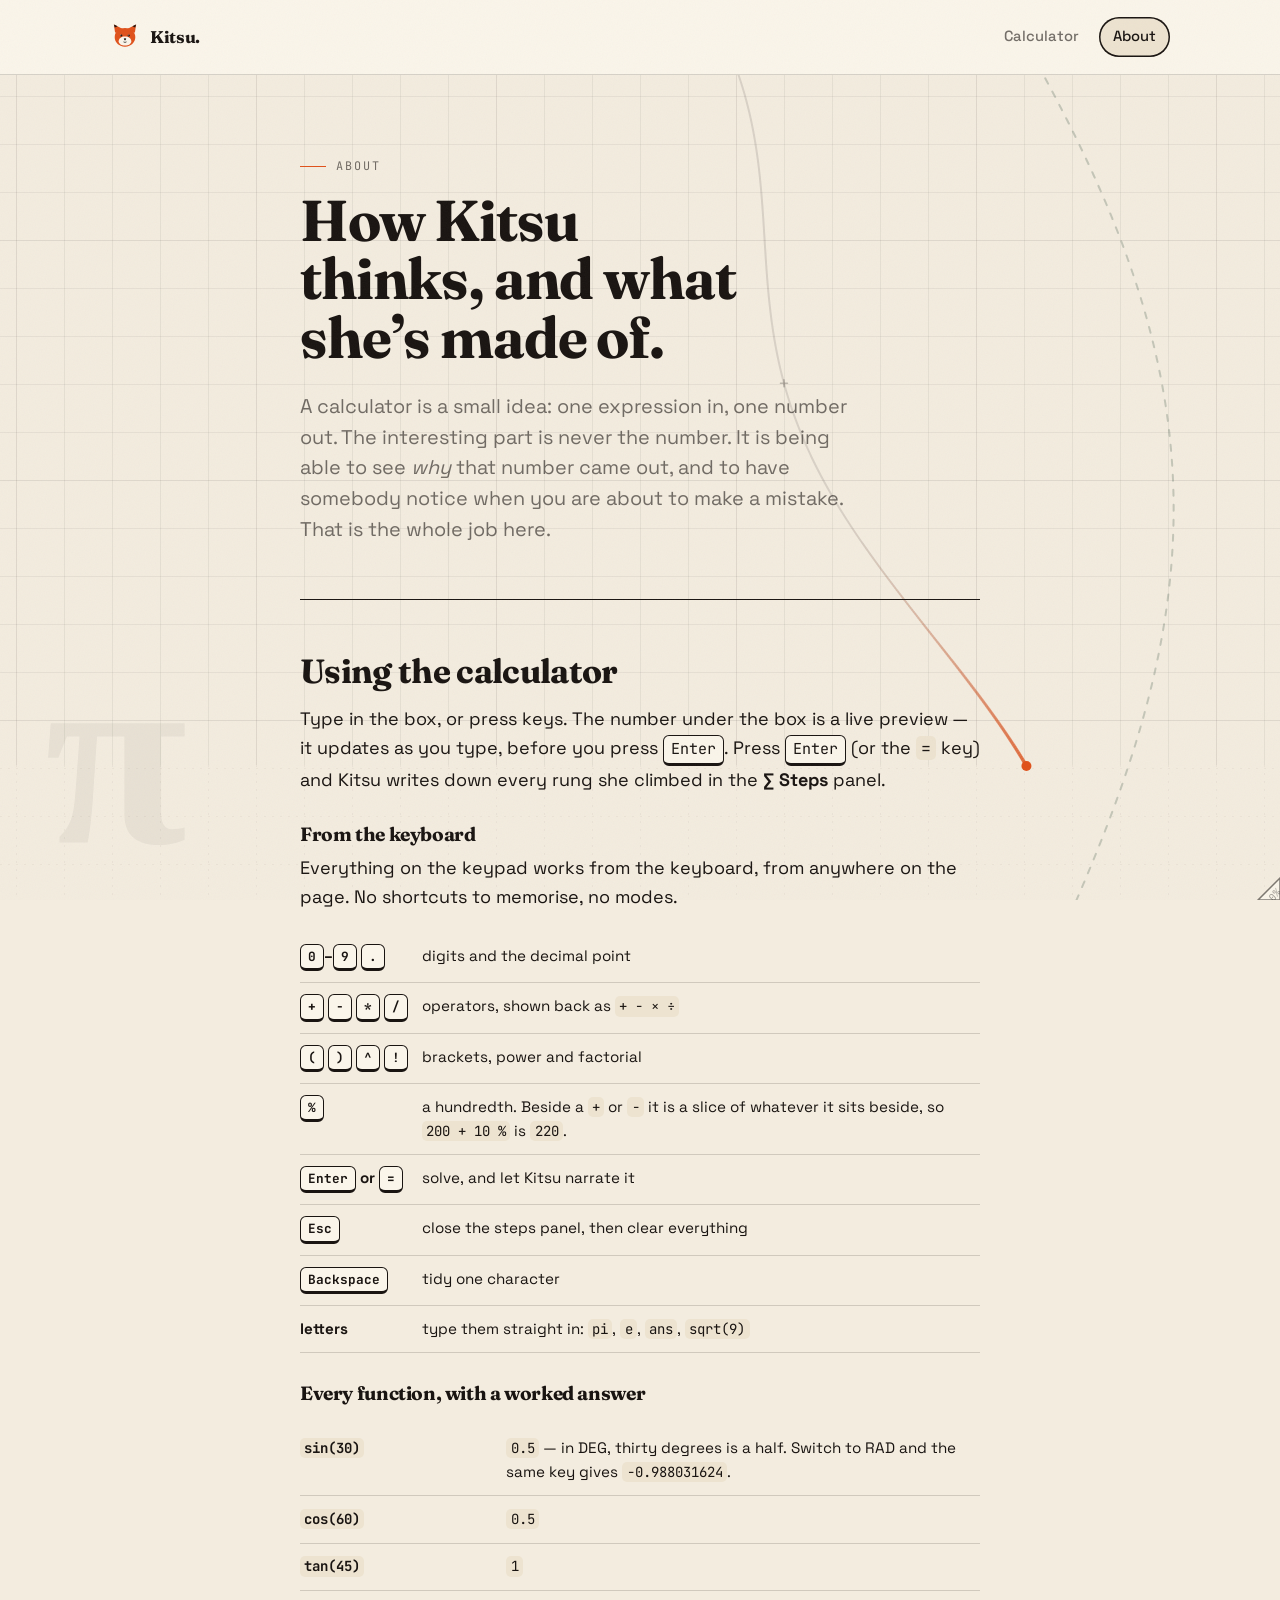
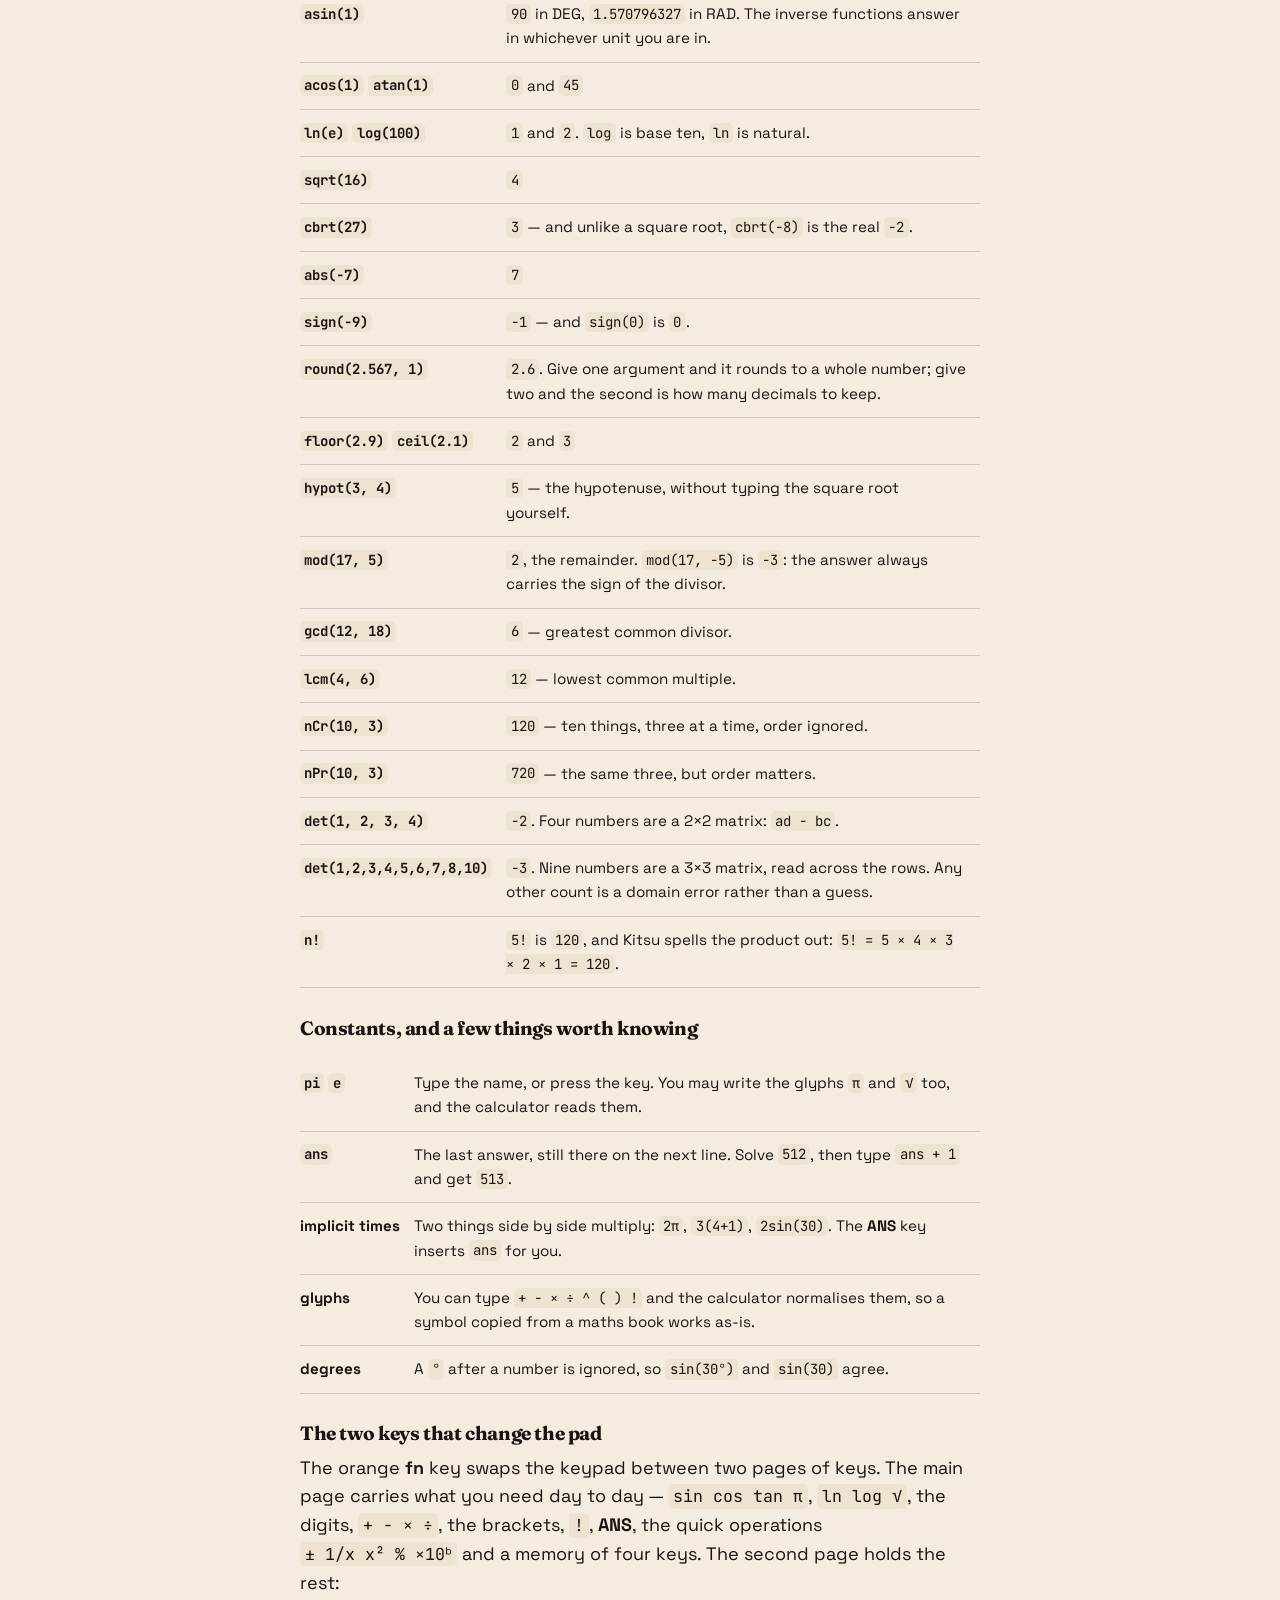
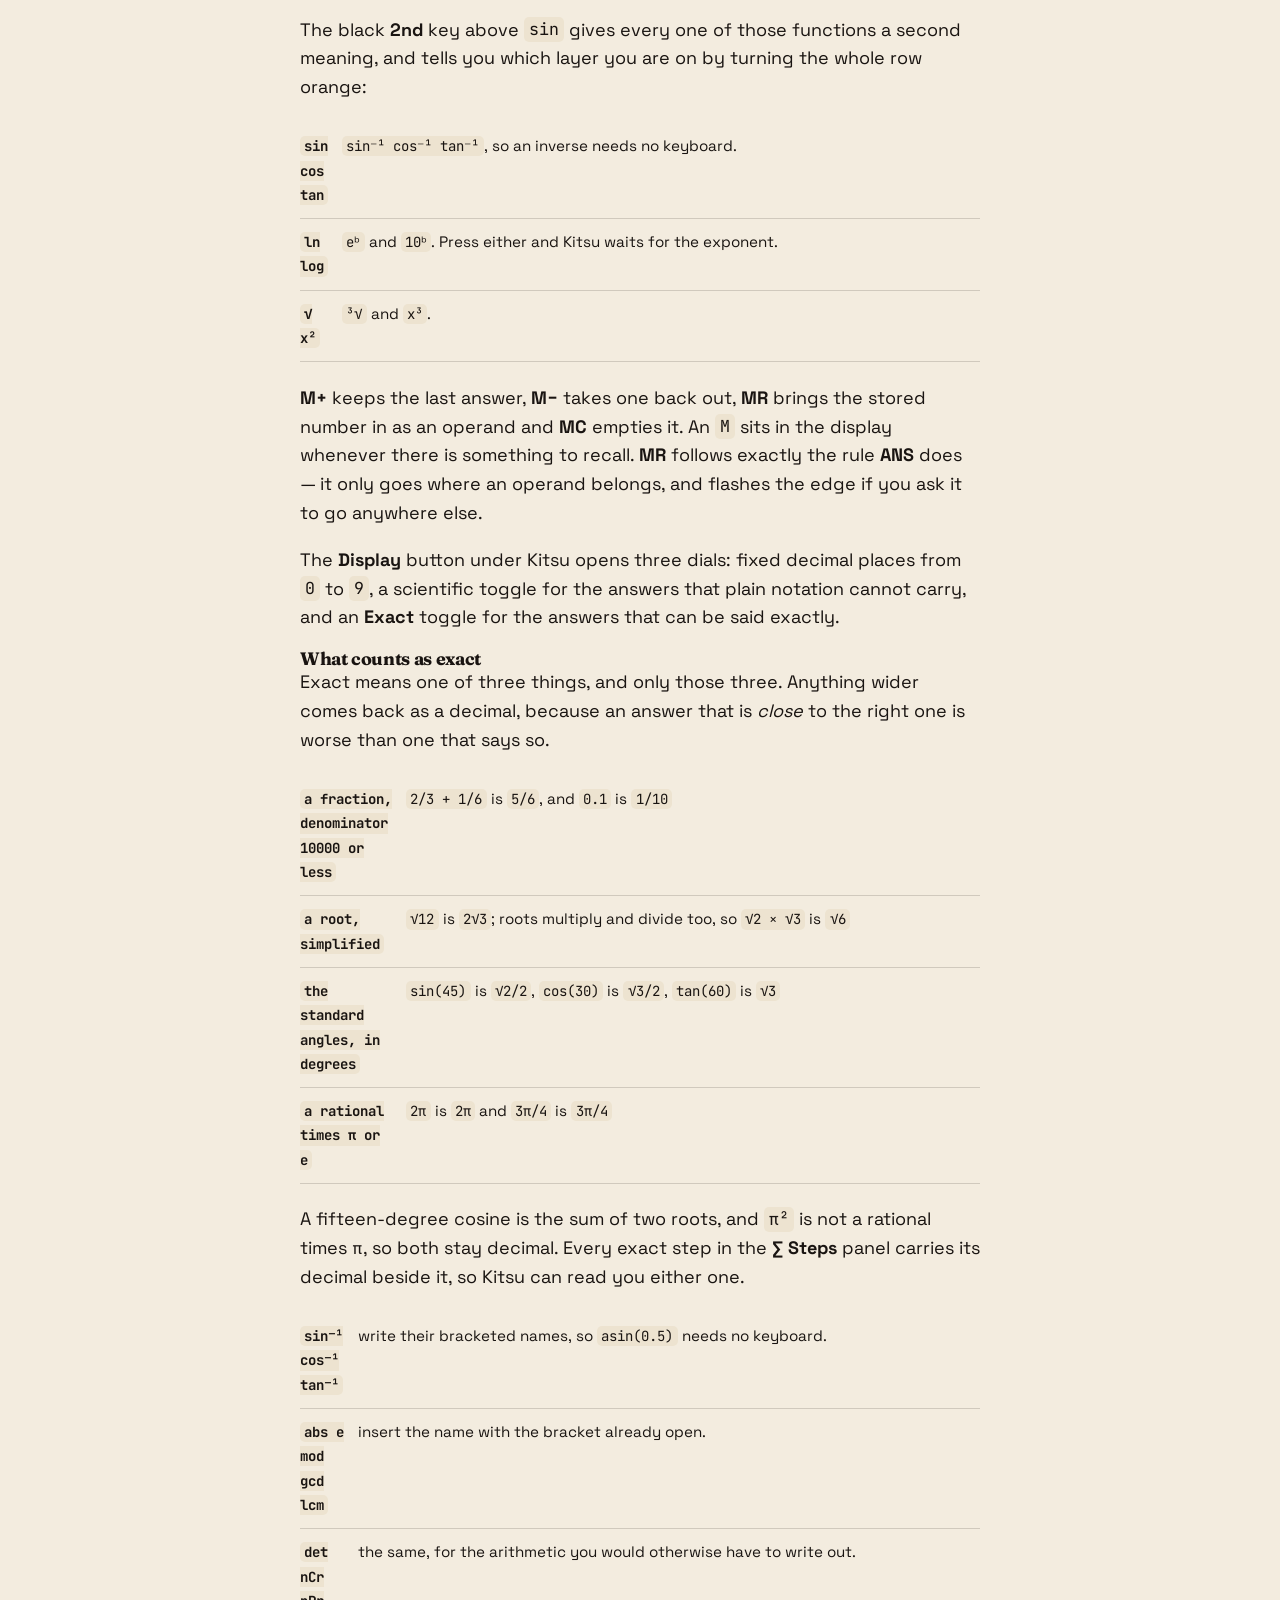
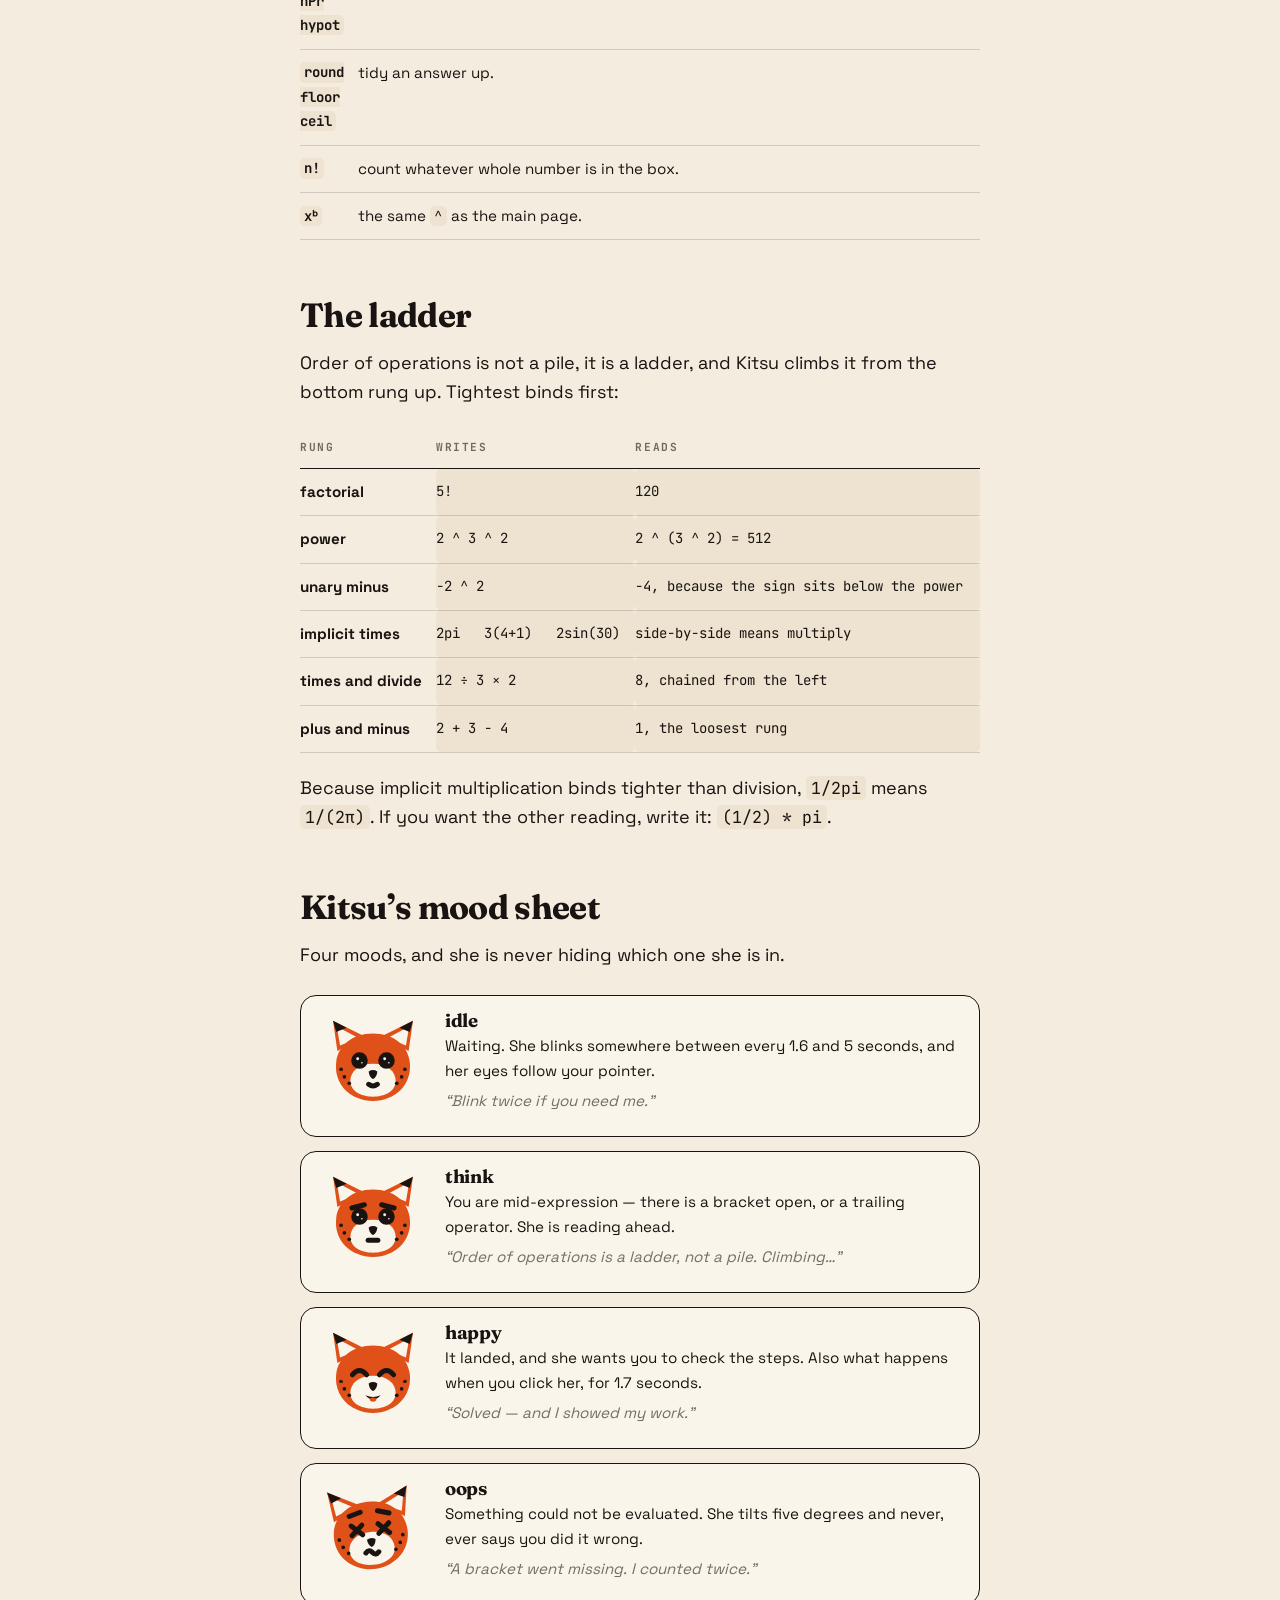
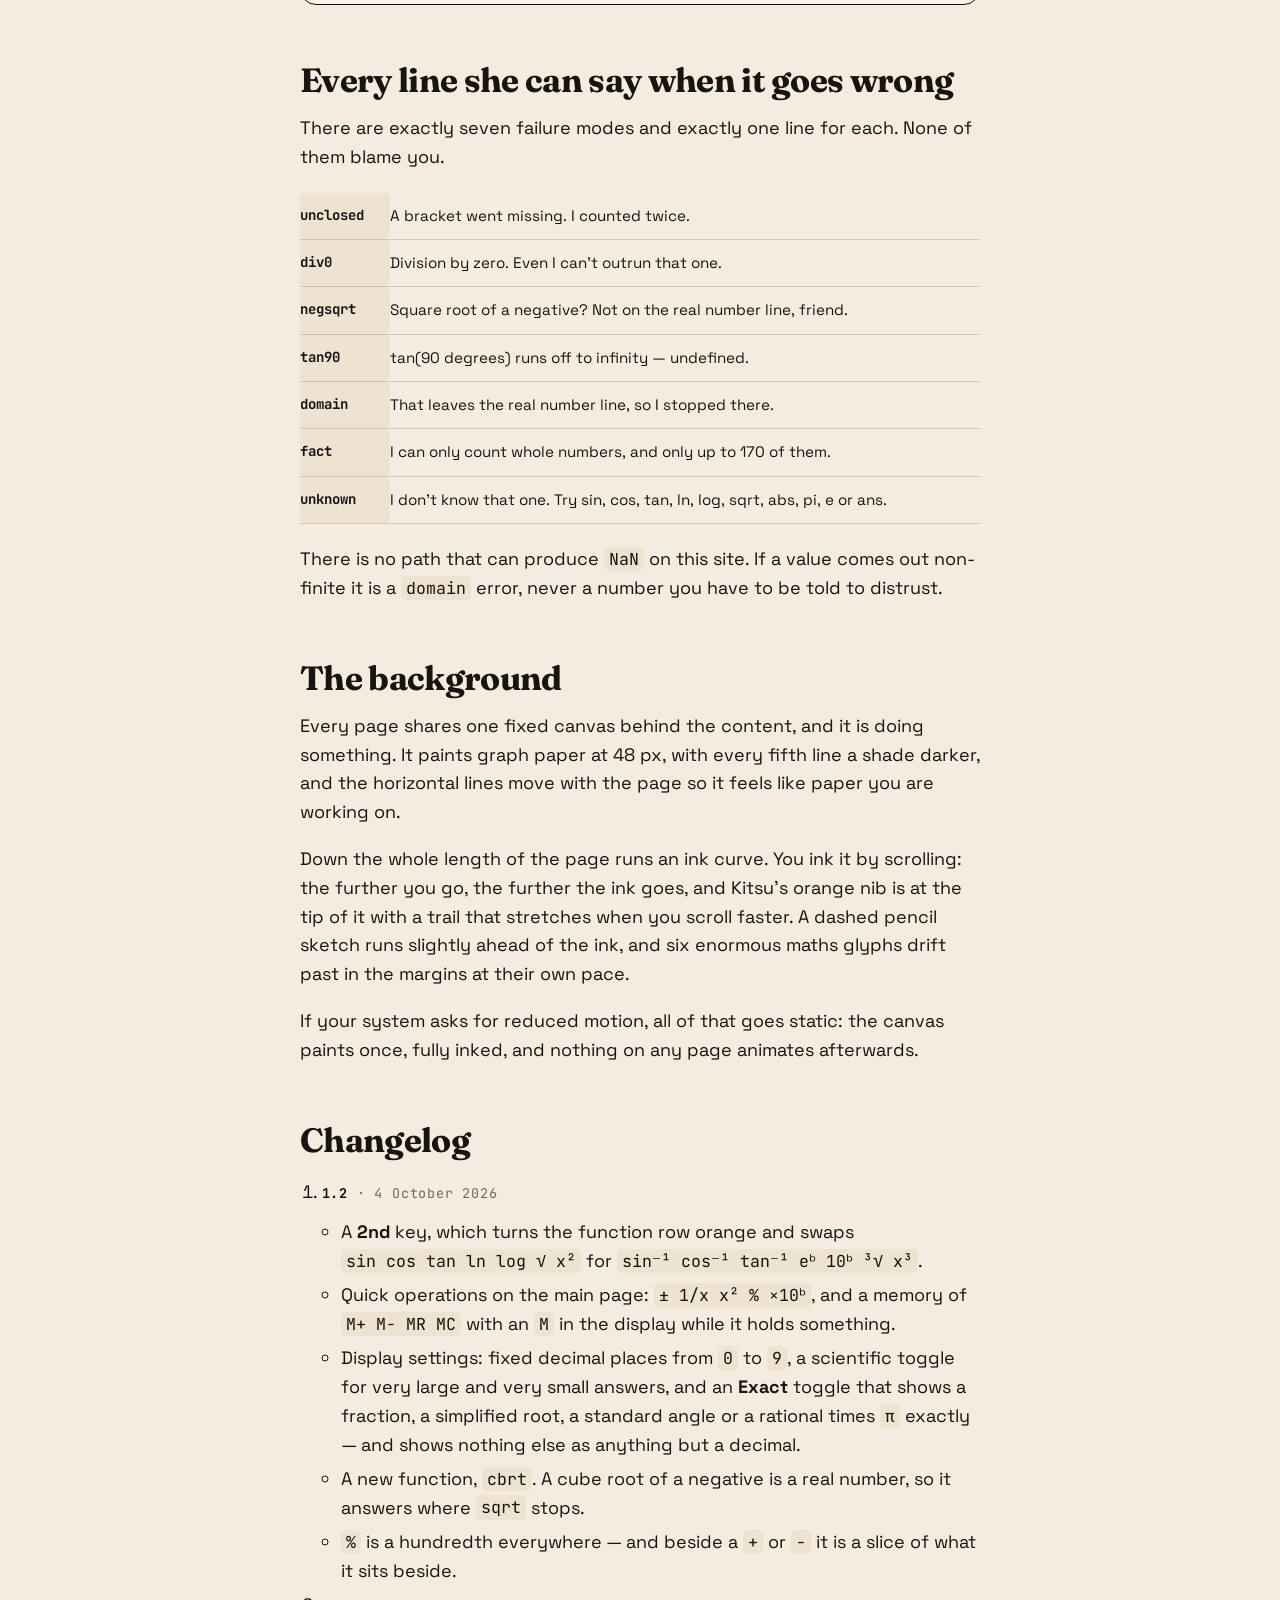
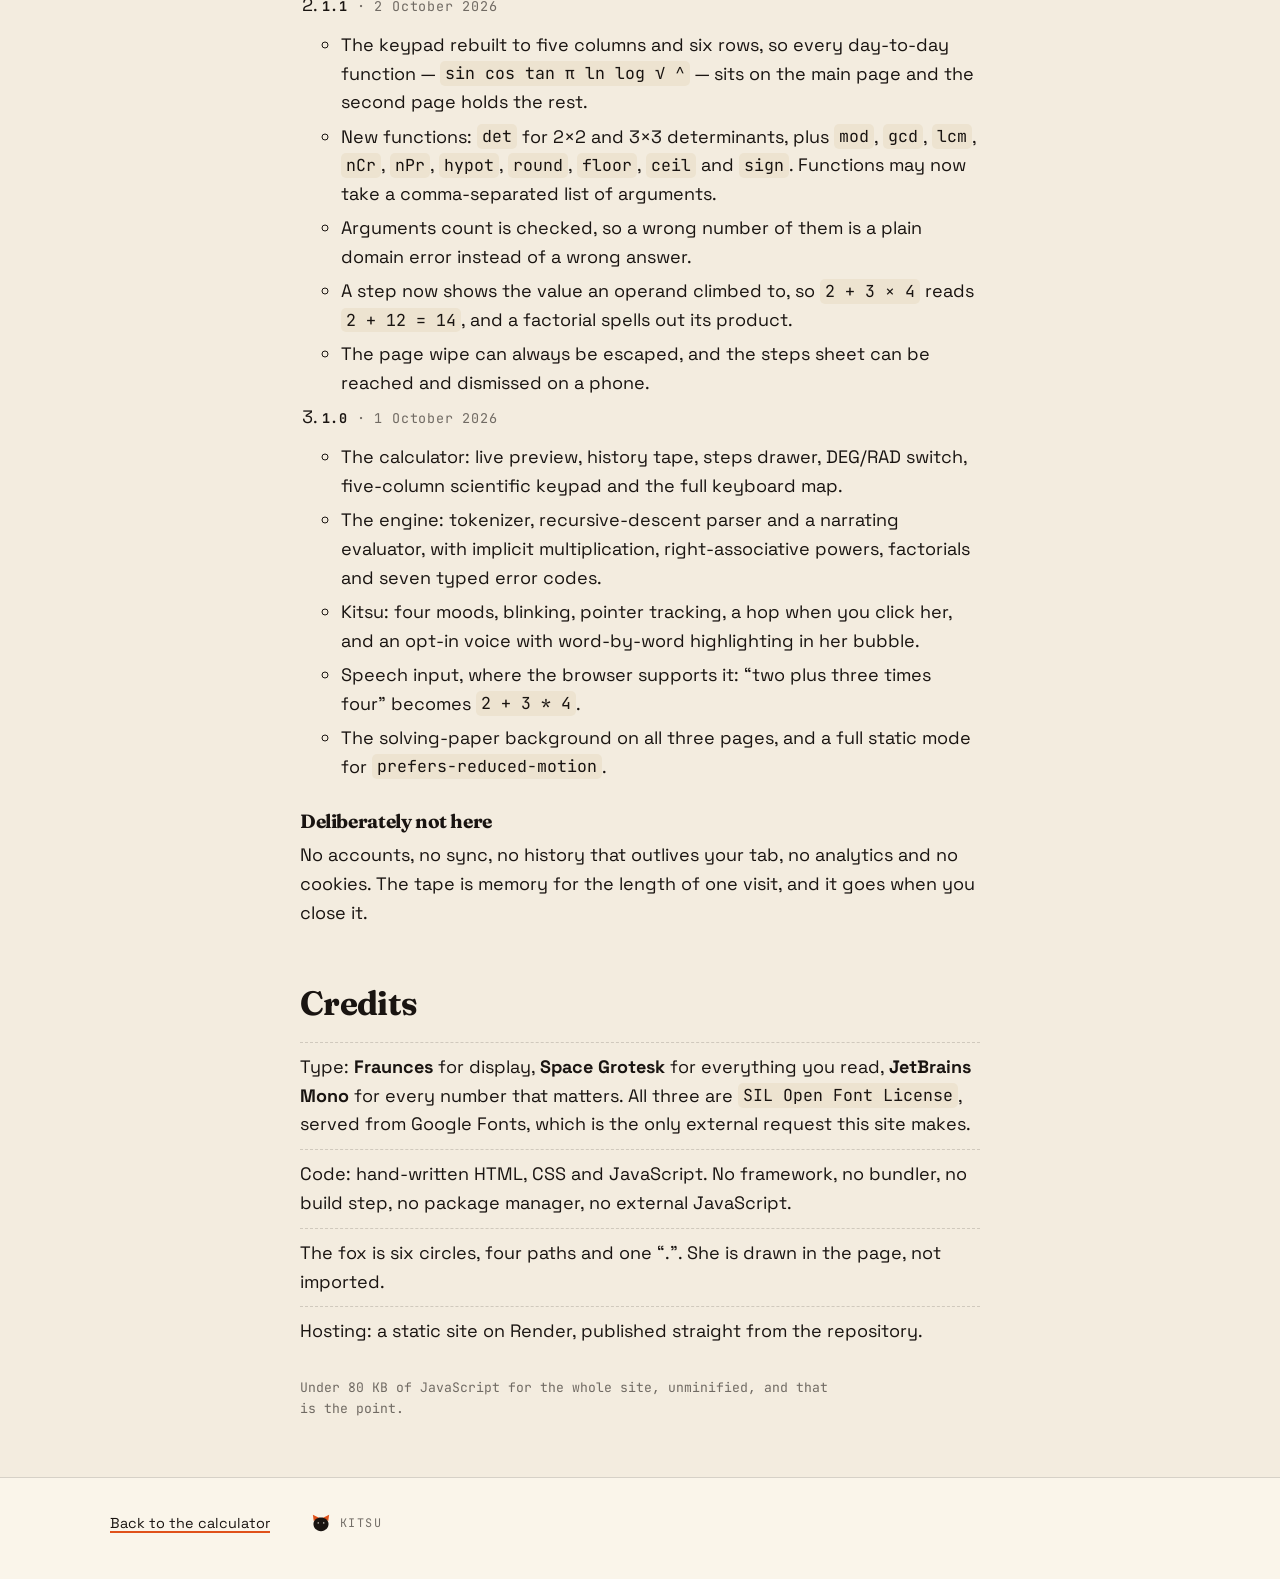
==== commit 48b758ad: "phase 2d — full key set, memory, modes, exact display The calculator had the functions but not the k" ====
--- a/about.html
+++ b/about.html
@@ -97,6 +97,7 @@
         <tr><th scope="row"><kbd>0</kbd>&ndash;<kbd>9</kbd> <kbd>.</kbd></th><td>digits and the decimal point</td></tr>
         <tr><th scope="row"><kbd>+</kbd> <kbd>&minus;</kbd> <kbd>*</kbd> <kbd>/</kbd></th><td>operators, shown back as <span class="m">+ &minus; &times; &divide;</span></td></tr>
         <tr><th scope="row"><kbd>(</kbd> <kbd>)</kbd> <kbd>^</kbd> <kbd>!</kbd></th><td>brackets, power and factorial</td></tr>
+        <tr><th scope="row"><kbd>%</kbd></th><td>a hundredth. Beside a <span class="m">+</span> or <span class="m">&minus;</span> it is a slice of whatever it sits beside, so <span class="m">200 + 10 %</span> is <span class="m">220</span>.</td></tr>
         <tr><th scope="row"><kbd>Enter</kbd> or <kbd>=</kbd></th><td>solve, and let Kitsu narrate it</td></tr>
         <tr><th scope="row"><kbd>Esc</kbd></th><td>close the steps panel, then clear everything</td></tr>
         <tr><th scope="row"><kbd>Backspace</kbd></th><td>tidy one character</td></tr>
@@ -115,6 +116,7 @@
         <tr><th scope="row"><span class="m">acos(1)</span> <span class="m">atan(1)</span></th><td><span class="m">0</span> and <span class="m">45</span></td></tr>
         <tr><th scope="row"><span class="m">ln(e)</span> <span class="m">log(100)</span></th><td><span class="m">1</span> and <span class="m">2</span>. <span class="m">log</span> is base ten, <span class="m">ln</span> is natural.</td></tr>
         <tr><th scope="row"><span class="m">sqrt(16)</span></th><td><span class="m">4</span></td></tr>
+        <tr><th scope="row"><span class="m">cbrt(27)</span></th><td><span class="m">3</span> &mdash; and unlike a square root, <span class="m">cbrt(&minus;8)</span> is the real <span class="m">&minus;2</span>.</td></tr>
         <tr><th scope="row"><span class="m">abs(-7)</span></th><td><span class="m">7</span></td></tr>
         <tr><th scope="row"><span class="m">sign(-9)</span></th><td><span class="m">-1</span> &mdash; and <span class="m">sign(0)</span> is <span class="m">0</span>.</td></tr>
         <tr><th scope="row"><span class="m">round(2.567, 1)</span></th><td><span class="m">2.6</span>. Give one argument and it rounds to a whole number; give two and the second is how many decimals to keep.</td></tr>
@@ -143,13 +145,54 @@
       </tbody>
     </table>
 
-    <h3>The fn row</h3>
+    <h3>The two keys that change the pad</h3>
     <p>The orange <b>fn</b> key swaps the keypad between two pages of keys. The
       main page carries what you need day to day &mdash;
       <span class="m">sin cos tan &pi;</span>,
       <span class="m">ln log &radic;</span>, the digits, <span class="m">+ &minus;
-      &times; &divide;</span>, the brackets, <span class="m">!</span> and
-      <b>ANS</b>. The second page holds the rest:</p>
+      &times; &divide;</span>, the brackets, <span class="m">!</span>,
+      <b>ANS</b>, the quick operations <span class="m">&plusmn; 1/x x&sup2; %
+      &times;10&#7495;</span> and a memory of four keys. The second page holds
+      the rest:</p>
+    <p>The black <b>2nd</b> key above <span class="m">sin</span> gives every
+      one of those functions a second meaning, and tells you which layer you
+      are on by turning the whole row orange:</p>
+    <table class="keys">
+      <caption class="vh">The 2nd layer</caption>
+      <tbody>
+        <tr><th scope="row"><span class="m">sin cos tan</span></th><td><span class="m">sin&#8315;&sup1; cos&#8315;&sup1; tan&#8315;&sup1;</span>, so an inverse needs no keyboard.</td></tr>
+        <tr><th scope="row"><span class="m">ln log</span></th><td><span class="m">e&#7495;</span> and <span class="m">10&#7495;</span>. Press either and Kitsu waits for the exponent.</td></tr>
+        <tr><th scope="row"><span class="m">&radic; x&sup2;</span></th><td><span class="m">&sup3;&radic;</span> and <span class="m">x&sup3;</span>.</td></tr>
+      </tbody>
+    </table>
+    <p><b>M+</b> keeps the last answer, <b>M&minus;</b> takes one back out,
+      <b>MR</b> brings the stored number in as an operand and <b>MC</b>
+      empties it. An <span class="m">M</span> sits in the display whenever
+      there is something to recall. <b>MR</b> follows exactly the rule
+      <b>ANS</b> does &mdash; it only goes where an operand belongs, and
+      flashes the edge if you ask it to go anywhere else.</p>
+    <p>The <b>Display</b> button under Kitsu opens three dials: fixed decimal
+      places from <span class="m">0</span> to <span class="m">9</span>, a
+      scientific toggle for the answers that plain notation cannot carry, and
+      an <b>Exact</b> toggle for the answers that can be said exactly.</p>
+    <h4>What counts as exact</h4>
+    <p>Exact means one of three things, and only those three. Anything
+      wider comes back as a decimal, because an answer that is
+      <em>close</em> to the right one is worse than one that says so.</p>
+    <table class="keys">
+      <caption class="vh">Answers the exact layer can prove</caption>
+      <tbody>
+        <tr><th scope="row"><span class="m">a fraction, denominator 10000 or less</span></th><td><span class="m">2/3 + 1/6</span> is <span class="m">5/6</span>, and <span class="m">0.1</span> is <span class="m">1/10</span></td></tr>
+        <tr><th scope="row"><span class="m">a root, simplified</span></th><td><span class="m">√12</span> is <span class="m">2√3</span>; roots multiply and divide too, so <span class="m">√2 × √3</span> is <span class="m">√6</span></td></tr>
+        <tr><th scope="row"><span class="m">the standard angles, in degrees</span></th><td><span class="m">sin(45)</span> is <span class="m">√2/2</span>, <span class="m">cos(30)</span> is <span class="m">√3/2</span>, <span class="m">tan(60)</span> is <span class="m">√3</span></td></tr>
+        <tr><th scope="row"><span class="m">a rational times &pi; or e</span></th><td><span class="m">2&pi;</span> is <span class="m">2&pi;</span> and <span class="m">3&pi;/4</span> is <span class="m">3&pi;/4</span></td></tr>
+      </tbody>
+    </table>
+    <p>A fifteen-degree cosine is the sum of two roots, and
+      <span class="m">&pi;²</span> is not a rational times
+      &pi;, so both stay decimal. Every exact step in the
+      <b>∑ Steps</b> panel carries its decimal beside it, so Kitsu can
+      read you either one.</p>
     <table class="keys">
       <caption class="vh">What the fn row holds</caption>
       <tbody>
@@ -157,7 +200,7 @@
         <tr><th scope="row"><span class="m">abs e mod gcd lcm</span></th><td>insert the name with the bracket already open.</td></tr>
         <tr><th scope="row"><span class="m">det nCr nPr hypot</span></th><td>the same, for the arithmetic you would otherwise have to write out.</td></tr>
         <tr><th scope="row"><span class="m">round floor ceil</span></th><td>tidy an answer up.</td></tr>
-        <tr><th scope="row"><span class="m">&plusmn; x&#178; n! 1/x</span></th><td>act on whatever is already in the box &mdash; flip its sign, square it, count it, or turn it into its reciprocal.</td></tr>
+        <tr><th scope="row"><span class="m">n!</span></th><td>count whatever whole number is in the box.</td></tr>
         <tr><th scope="row"><span class="m">x&#7495;</span></th><td>the same <span class="m">^</span> as the main page.</td></tr>
       </tbody>
     </table>
@@ -267,6 +310,31 @@
   <section class="doc__section" data-reveal>
     <h2>Changelog</h2>
     <ol class="log">
+      <li>
+        <p class="log__head"><b>1.2</b> &middot; 4 October 2026</p>
+        <ul>
+          <li>A <b>2nd</b> key, which turns the function row orange and swaps
+            <span class="m">sin cos tan ln log &radic; x&sup2;</span> for
+            <span class="m">sin&#8315;&sup1; cos&#8315;&sup1; tan&#8315;&sup1; e&#7495; 10&#7495; &sup3;&radic; x&sup3;</span>.</li>
+          <li>Quick operations on the main page: <span class="m">&plusmn; 1/x
+            x&sup2; % &times;10&#7495;</span>, and a memory of
+            <span class="m">M+ M&minus; MR MC</span> with an
+            <span class="m">M</span> in the display while it holds
+            something.</li>
+          <li>Display settings: fixed decimal places from <span class="m">0</span>
+            to <span class="m">9</span>, a scientific toggle for very large
+            and very small answers, and an <b>Exact</b> toggle that shows a
+            fraction, a simplified root, a standard angle or a rational
+            times <span class="m">&pi;</span> exactly &mdash; and shows nothing
+            else as anything but a decimal.</li>
+          <li>A new function, <span class="m">cbrt</span>. A cube root of a
+            negative is a real number, so it answers where
+            <span class="m">sqrt</span> stops.</li>
+          <li><span class="m">%</span> is a hundredth everywhere &mdash; and
+            beside a <span class="m">+</span> or <span class="m">&minus;</span>
+            it is a slice of what it sits beside.</li>
+        </ul>
+      </li>
       <li>
         <p class="log__head"><b>1.1</b> &middot; 2 October 2026</p>
         <ul>
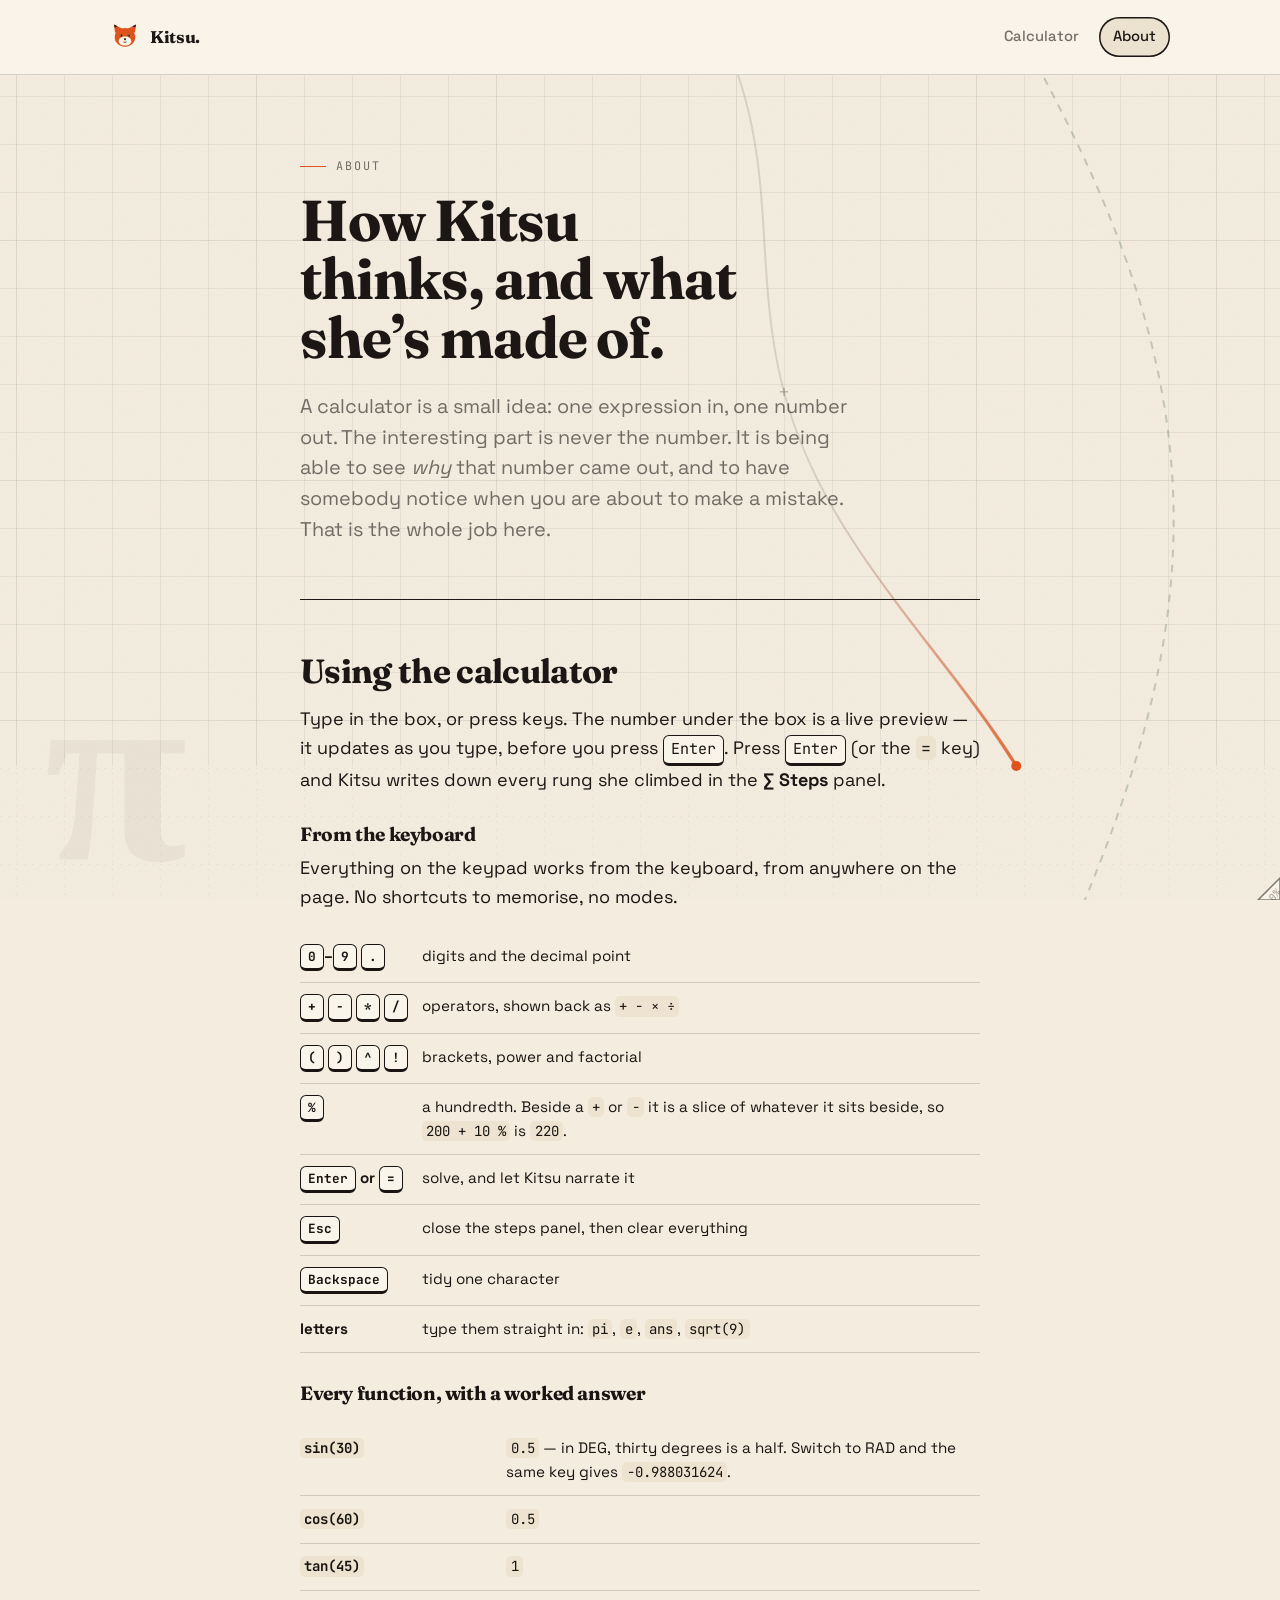
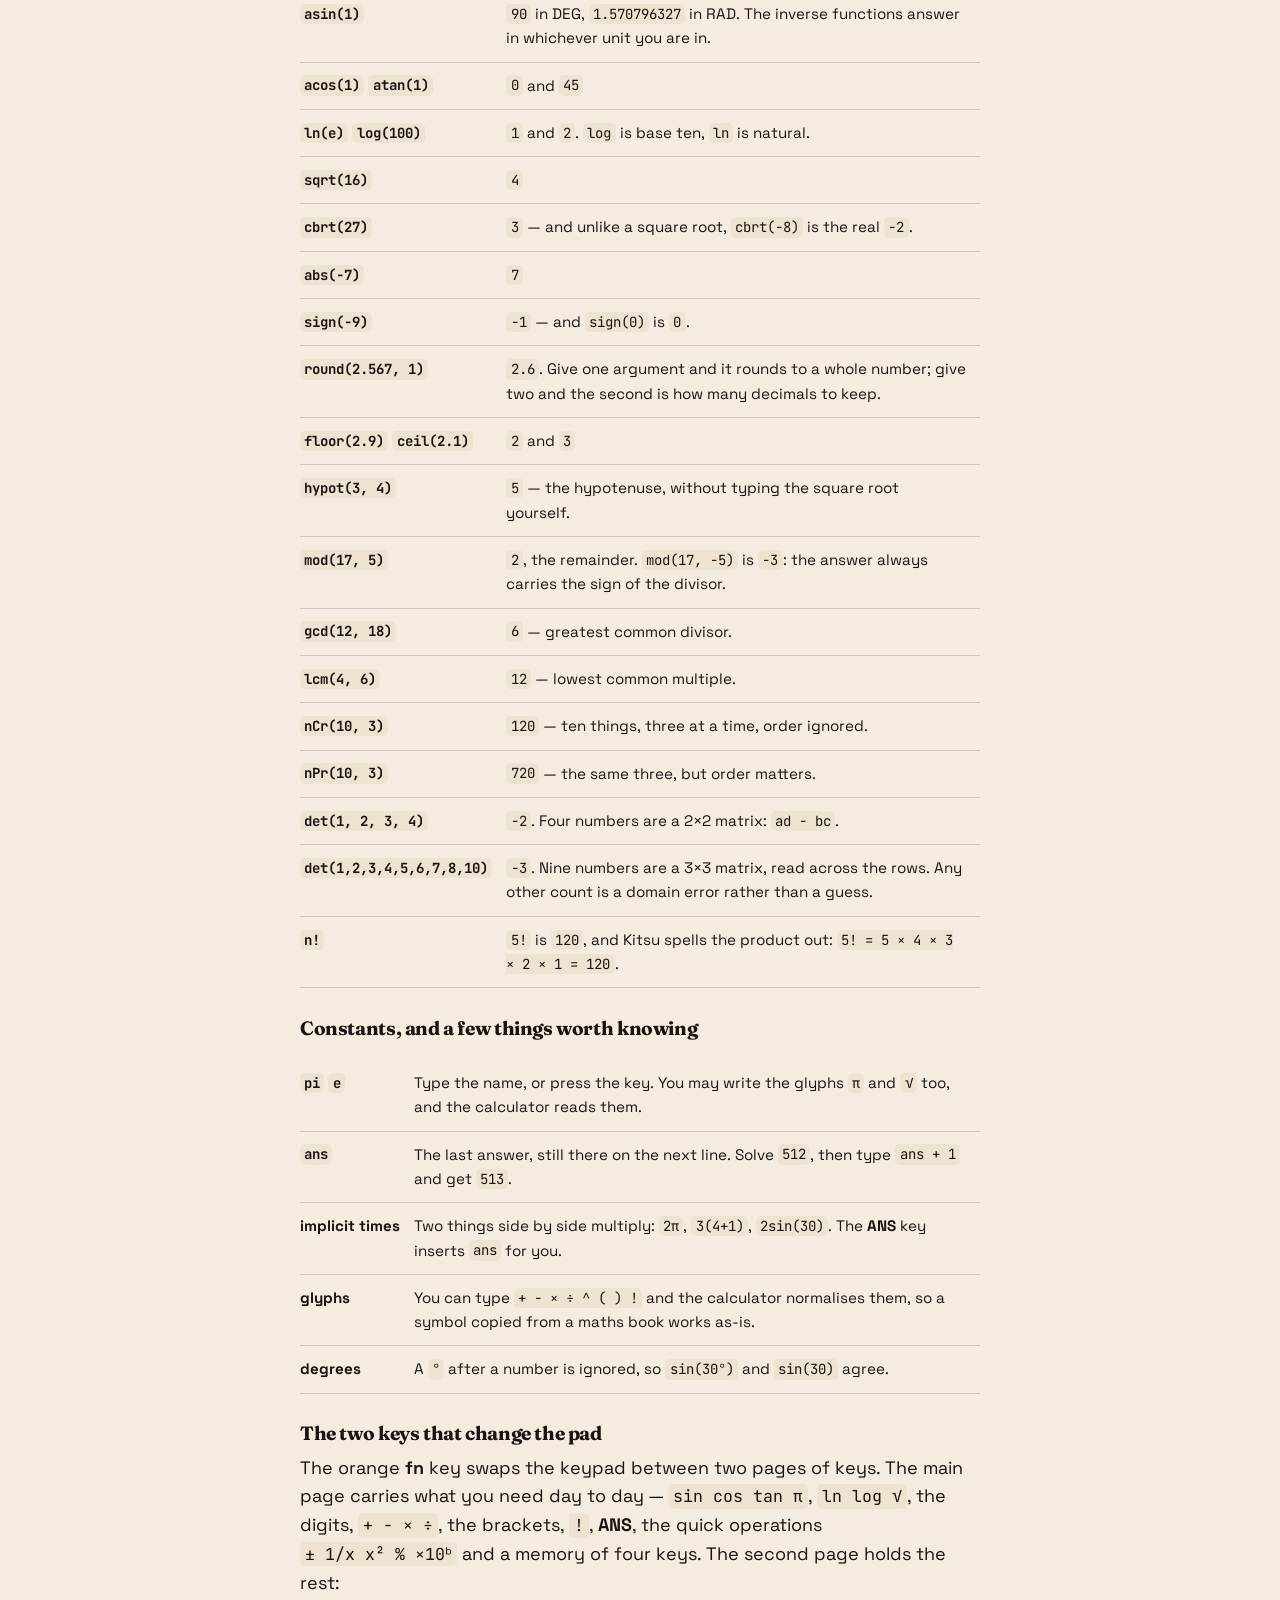
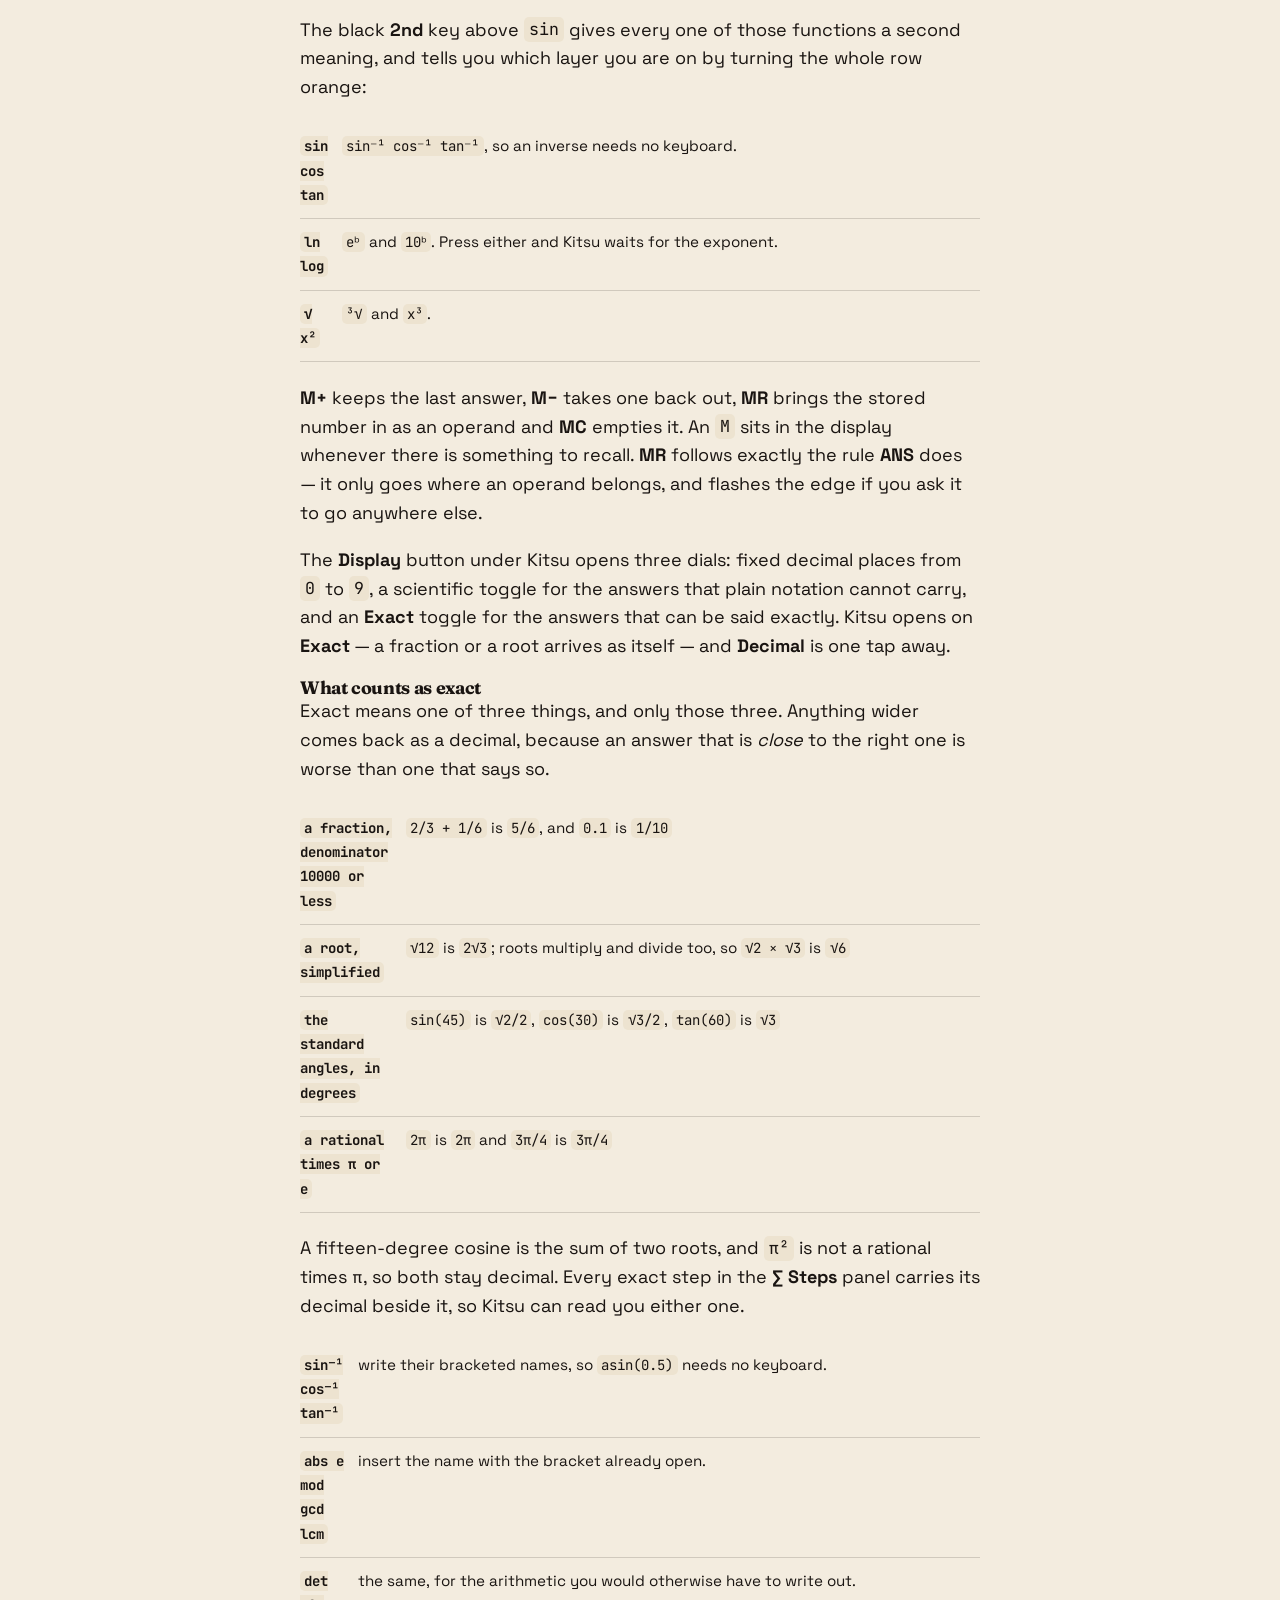
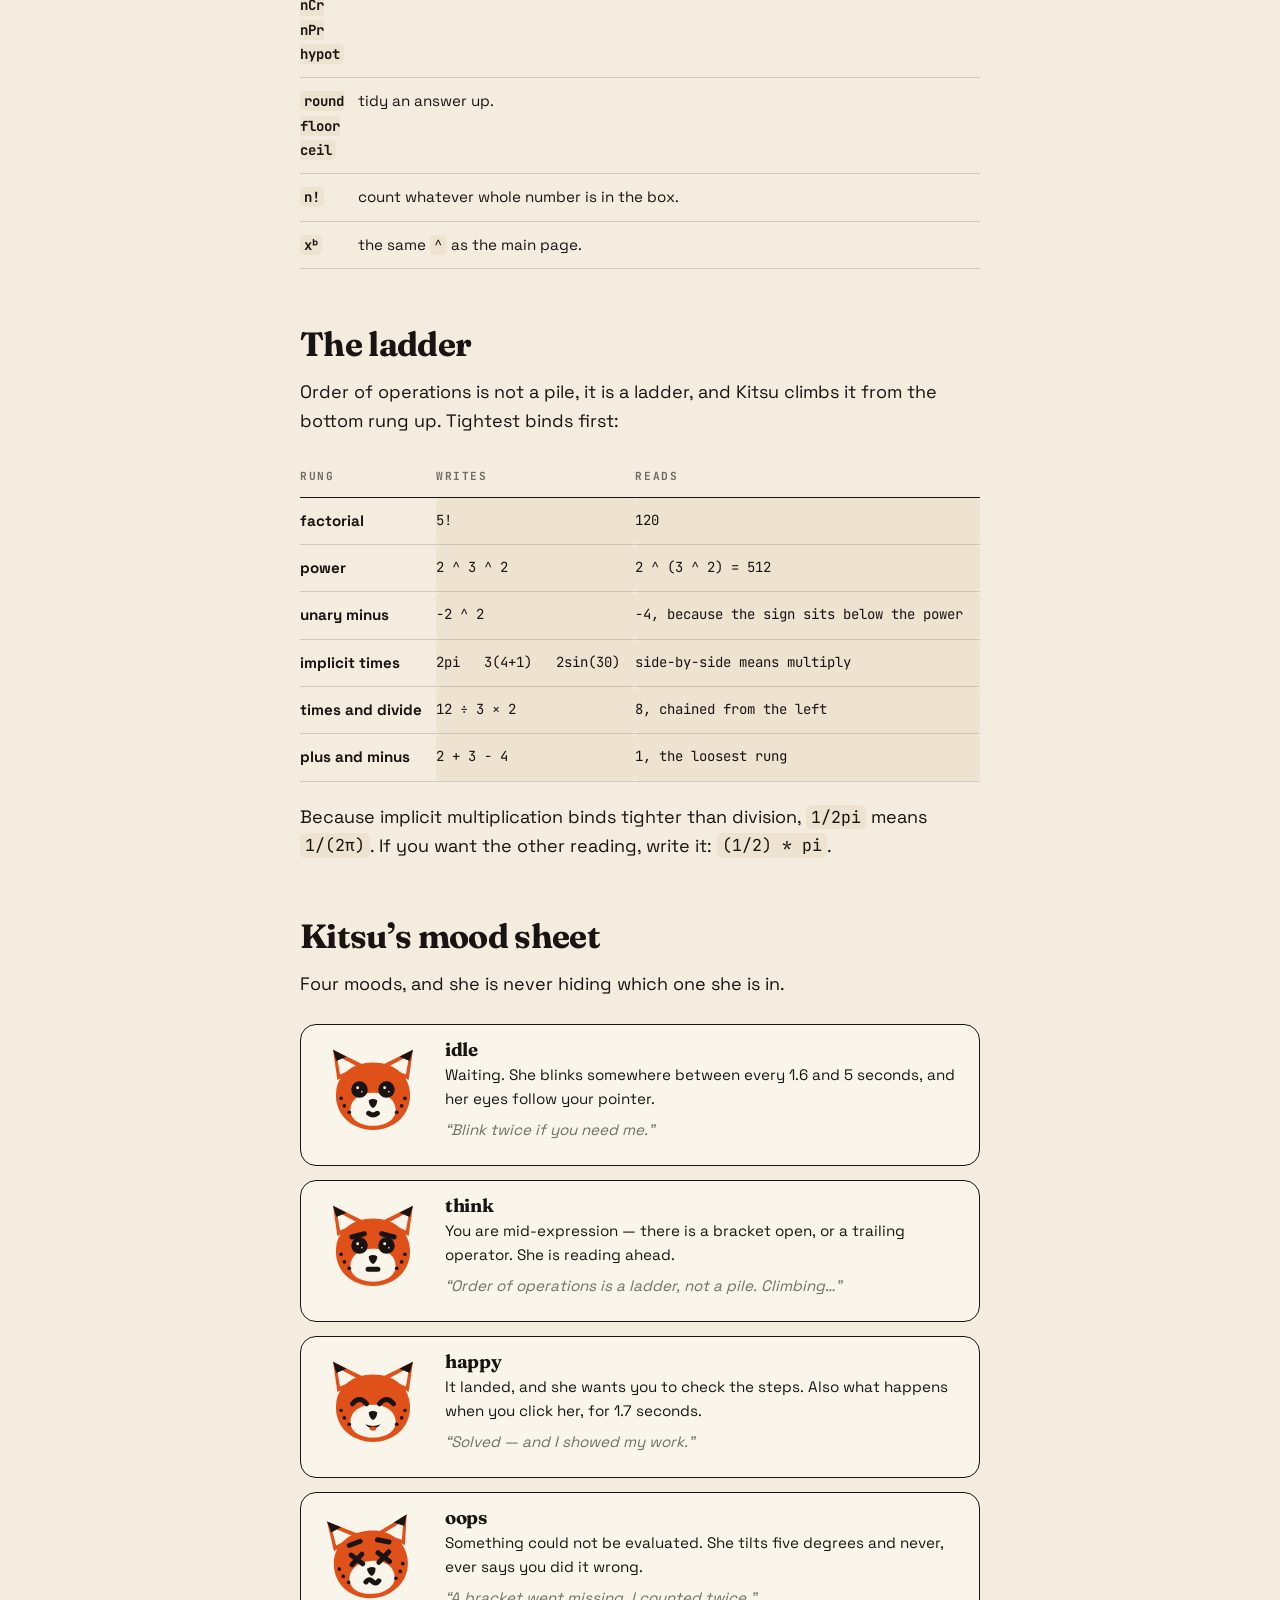
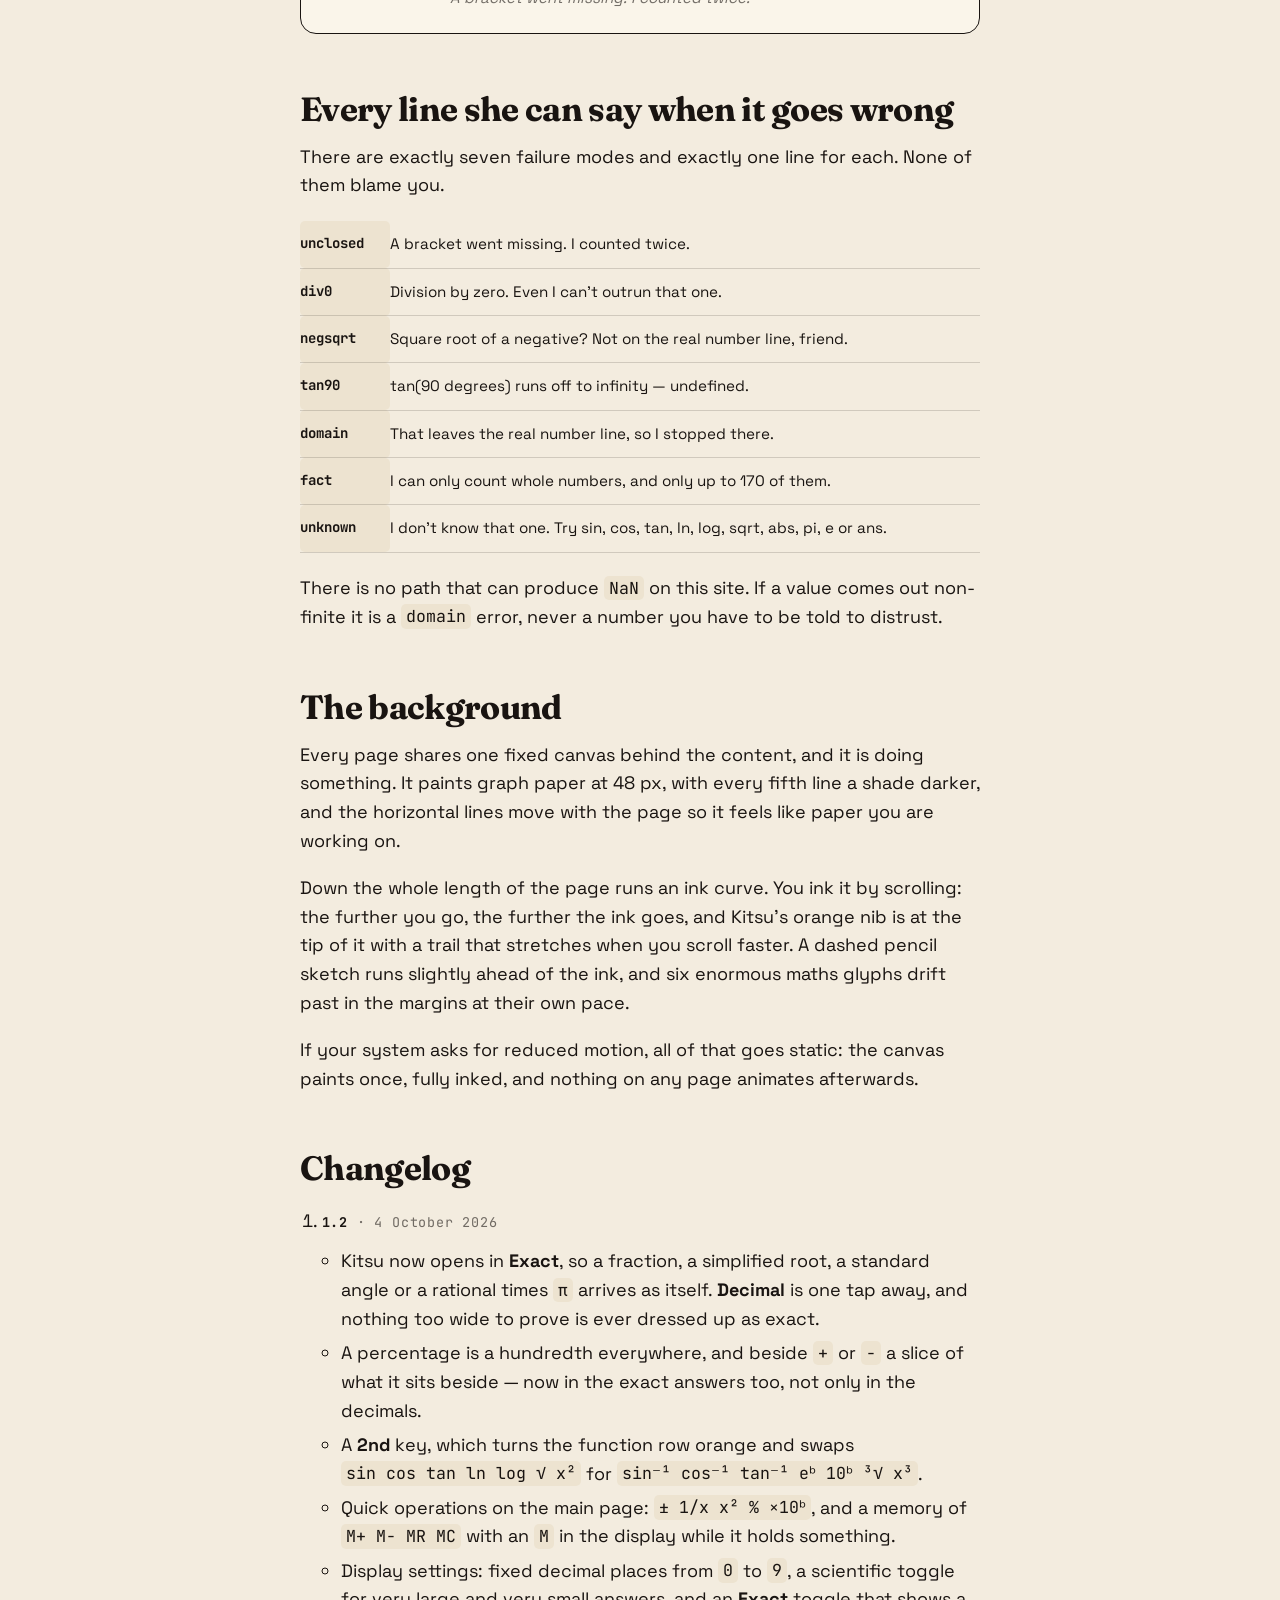
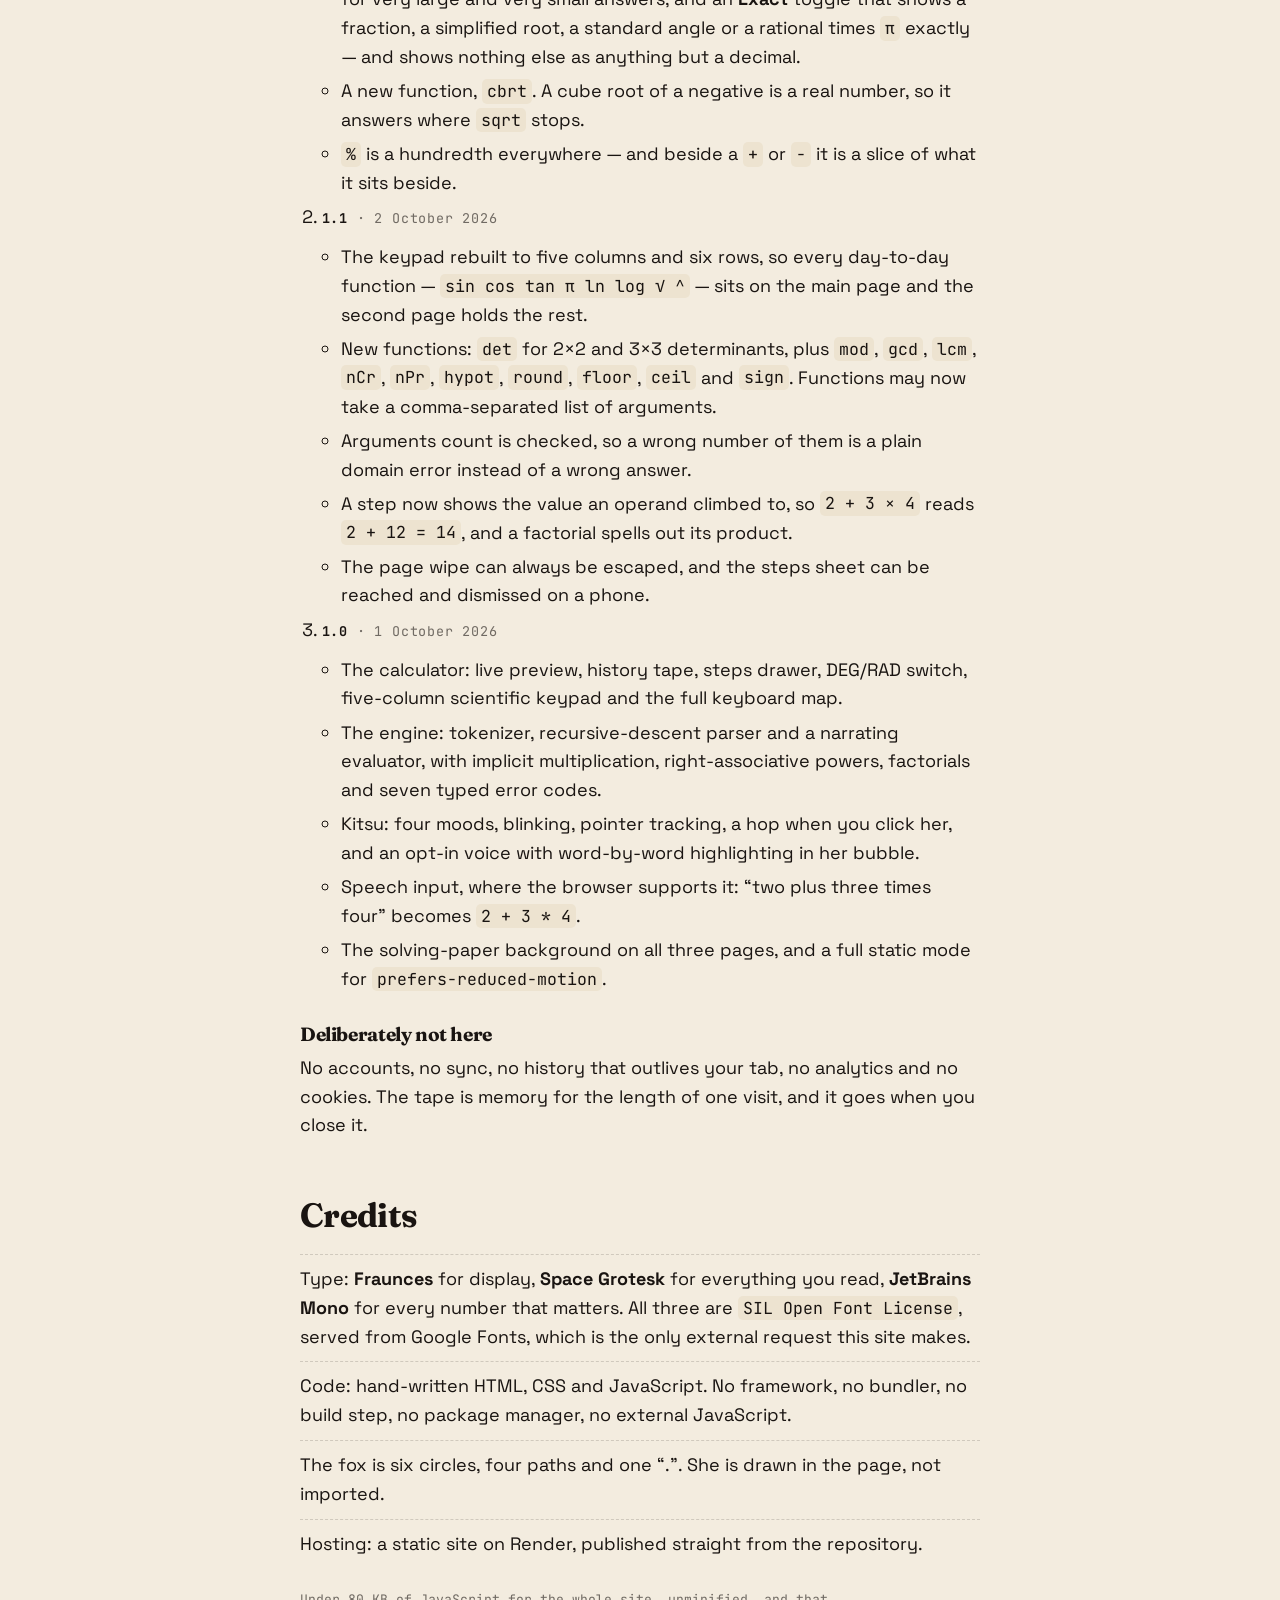
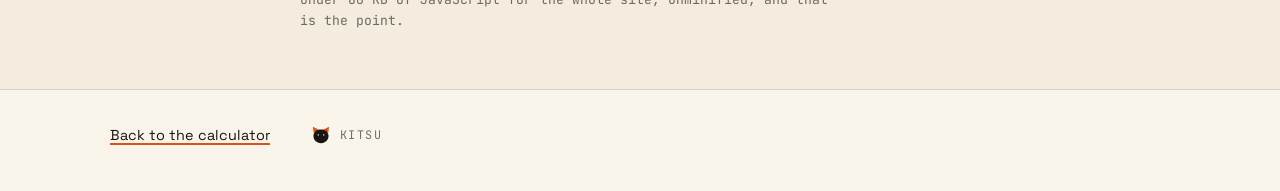
==== commit b98171b3: "phase 2e — exact display by default, and the percent slice in the exact layer" ====
--- a/about.html
+++ b/about.html
@@ -174,7 +174,9 @@
     <p>The <b>Display</b> button under Kitsu opens three dials: fixed decimal
       places from <span class="m">0</span> to <span class="m">9</span>, a
       scientific toggle for the answers that plain notation cannot carry, and
-      an <b>Exact</b> toggle for the answers that can be said exactly.</p>
+      an <b>Exact</b> toggle for the answers that can be said exactly.
+      Kitsu opens on <b>Exact</b> &mdash; a fraction or a root arrives as
+      itself &mdash; and <b>Decimal</b> is one tap away.</p>
     <h4>What counts as exact</h4>
     <p>Exact means one of three things, and only those three. Anything
       wider comes back as a decimal, because an answer that is
@@ -313,6 +315,14 @@
       <li>
         <p class="log__head"><b>1.2</b> &middot; 4 October 2026</p>
         <ul>
+          <li>Kitsu now opens in <b>Exact</b>, so a fraction, a simplified
+            root, a standard angle or a rational times <span class="m">&pi;</span>
+            arrives as itself. <b>Decimal</b> is one tap away, and nothing too
+            wide to prove is ever dressed up as exact.</li>
+          <li>A percentage is a hundredth everywhere, and beside
+            <span class="m">+</span> or <span class="m">&minus;</span> a slice
+            of what it sits beside &mdash; now in the exact answers too, not
+            only in the decimals.</li>
           <li>A <b>2nd</b> key, which turns the function row orange and swaps
             <span class="m">sin cos tan ln log &radic; x&sup2;</span> for
             <span class="m">sin&#8315;&sup1; cos&#8315;&sup1; tan&#8315;&sup1; e&#7495; 10&#7495; &sup3;&radic; x&sup3;</span>.</li>
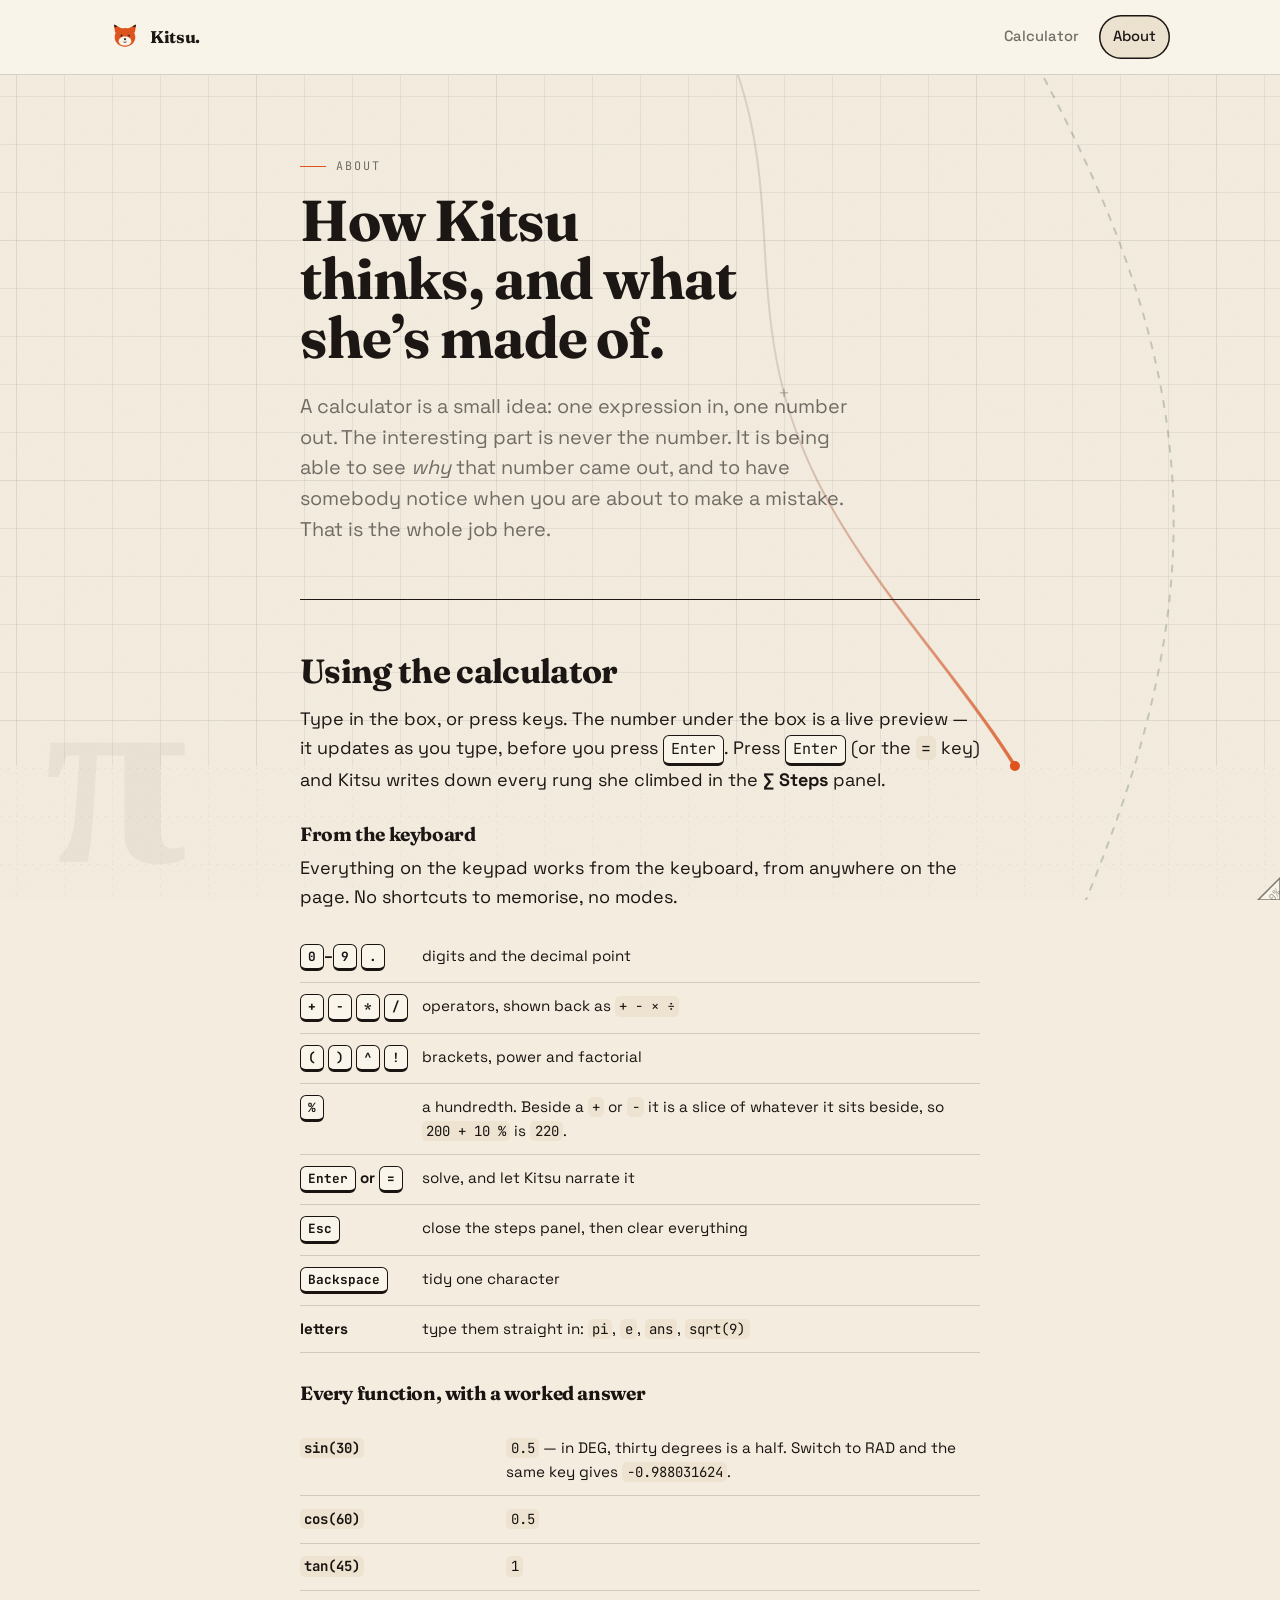
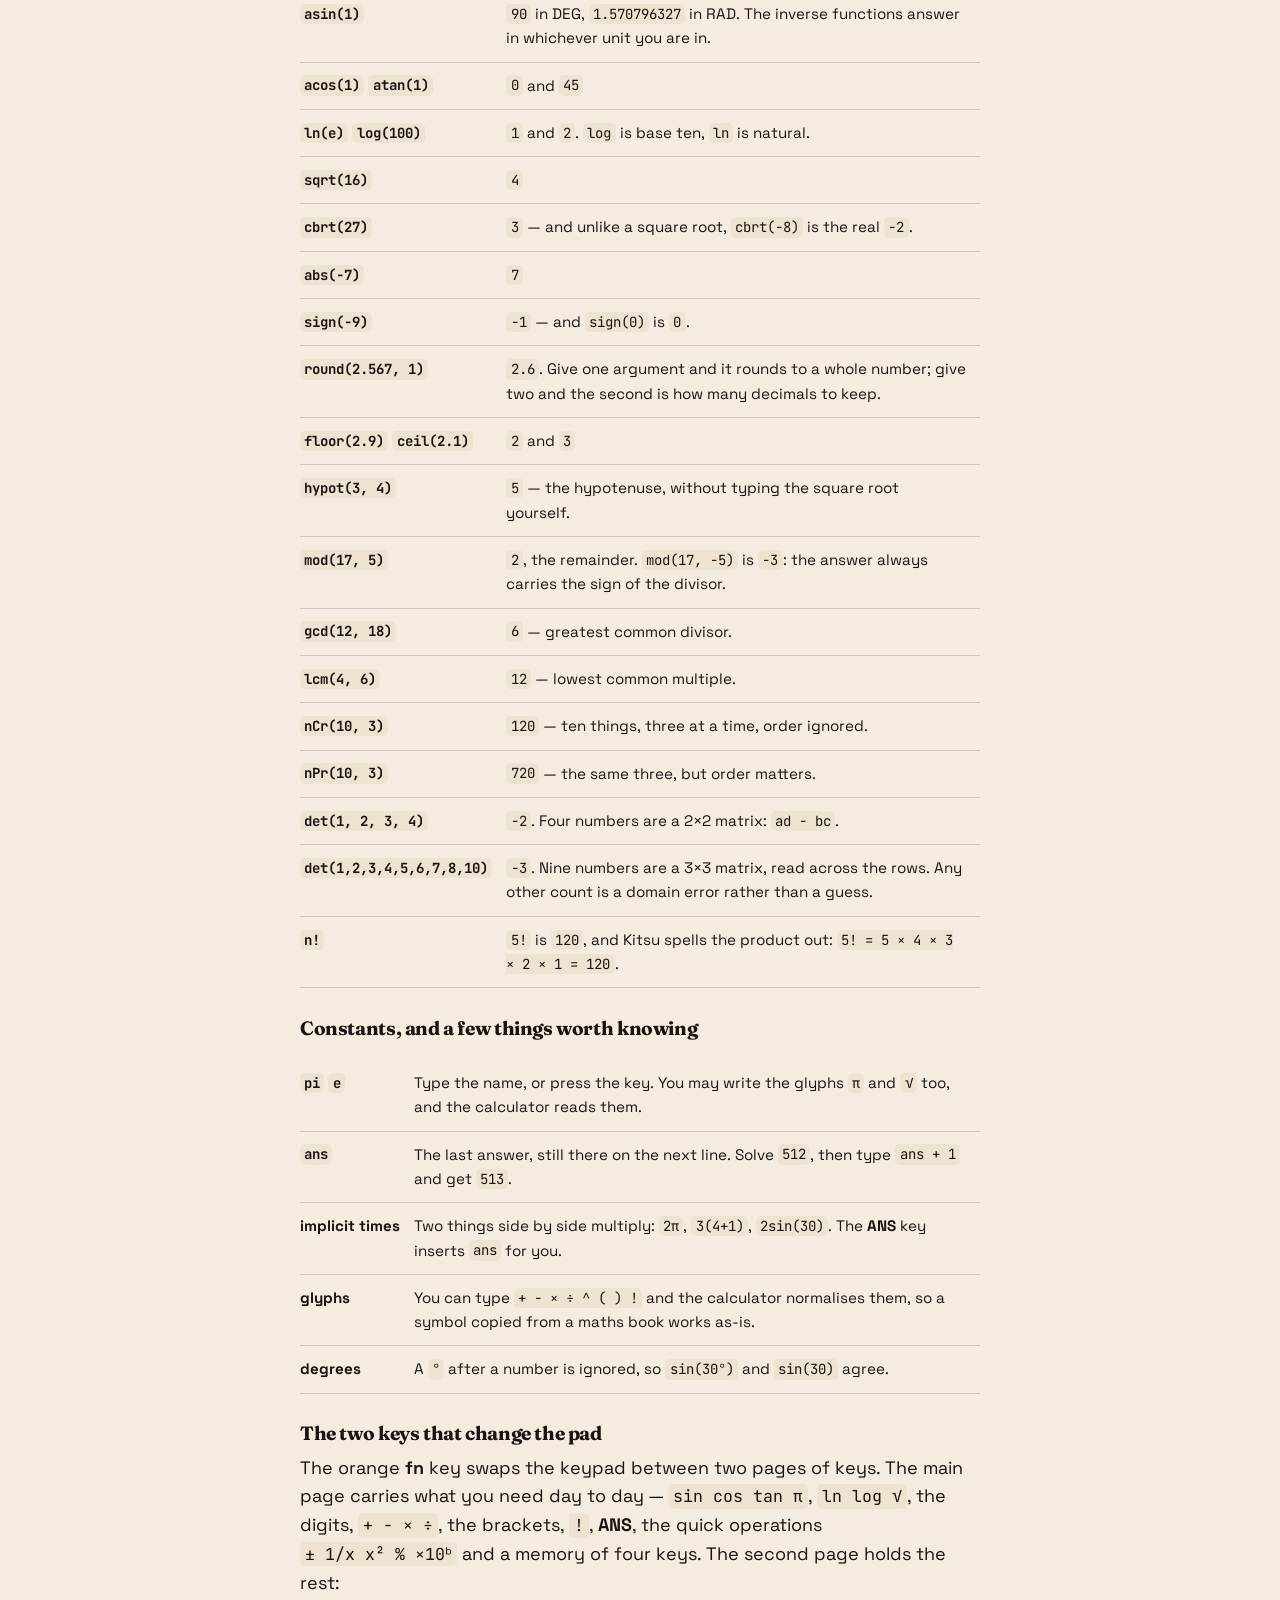
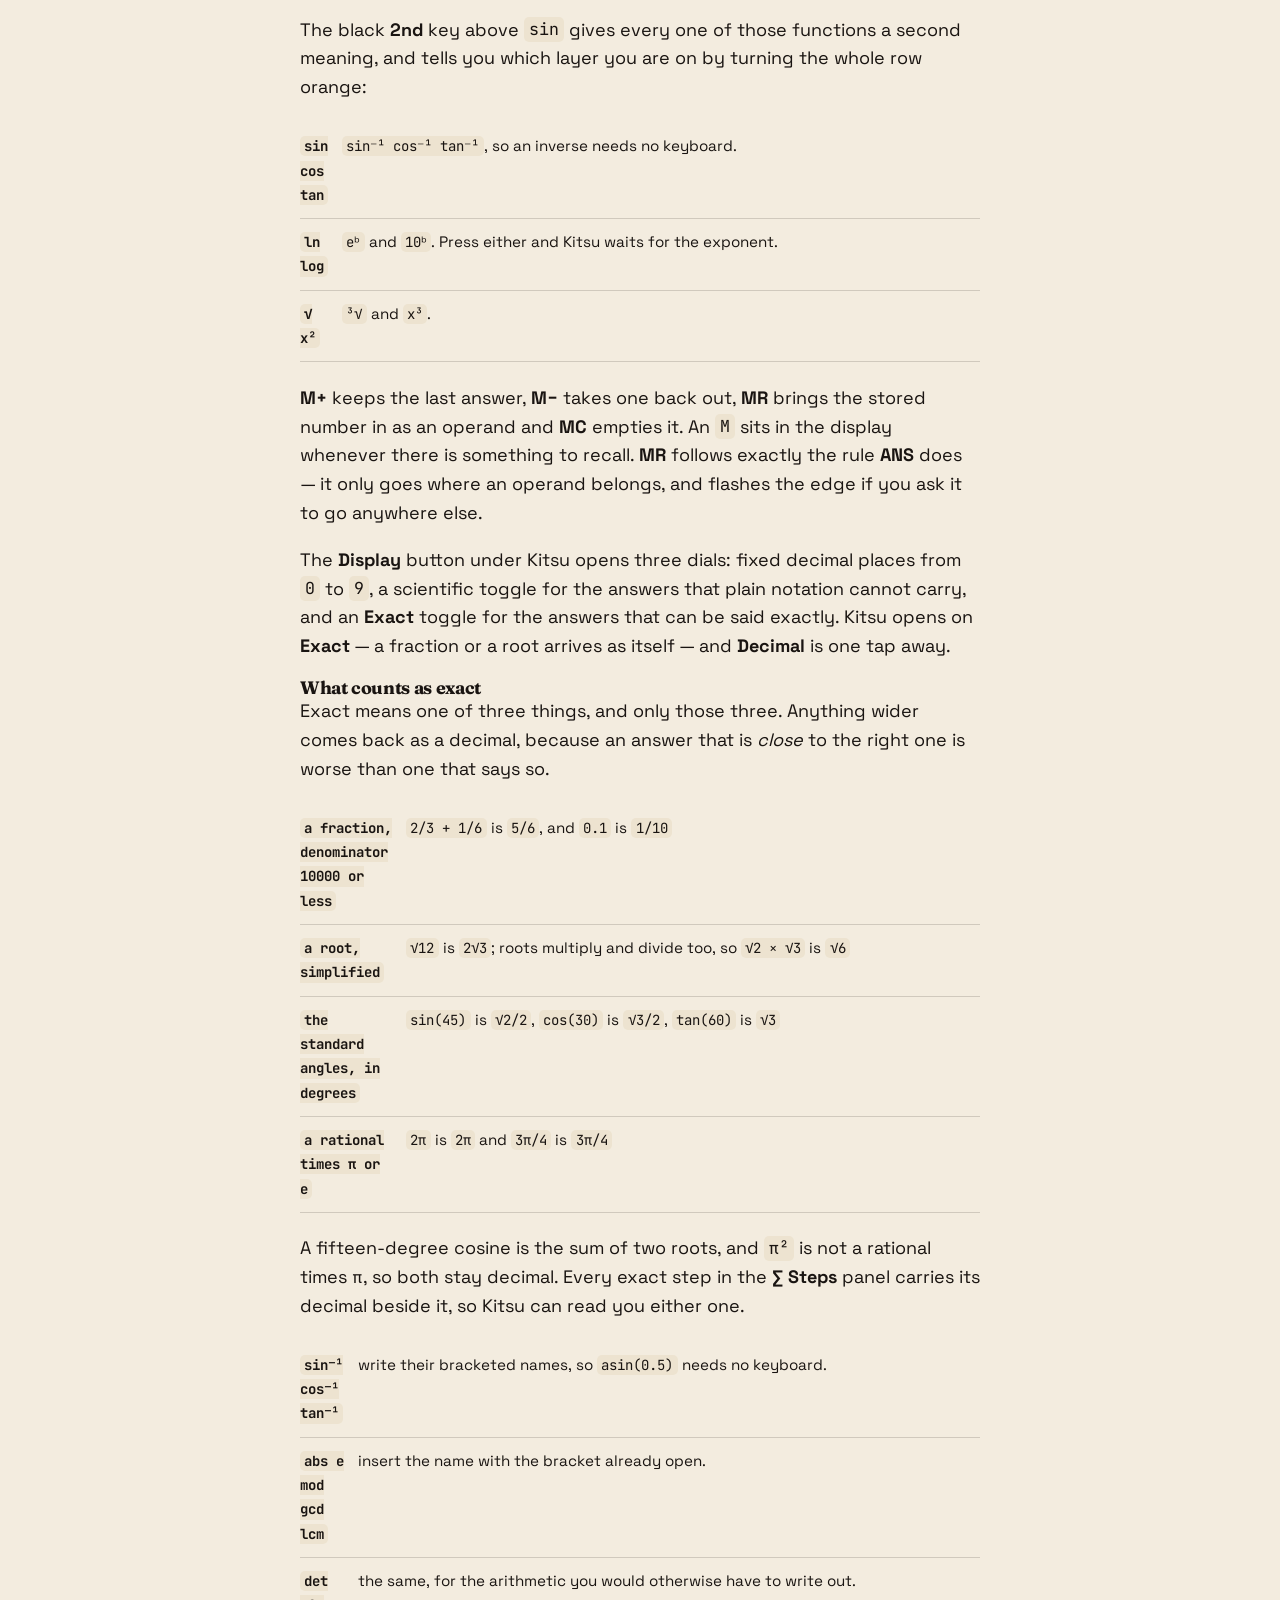
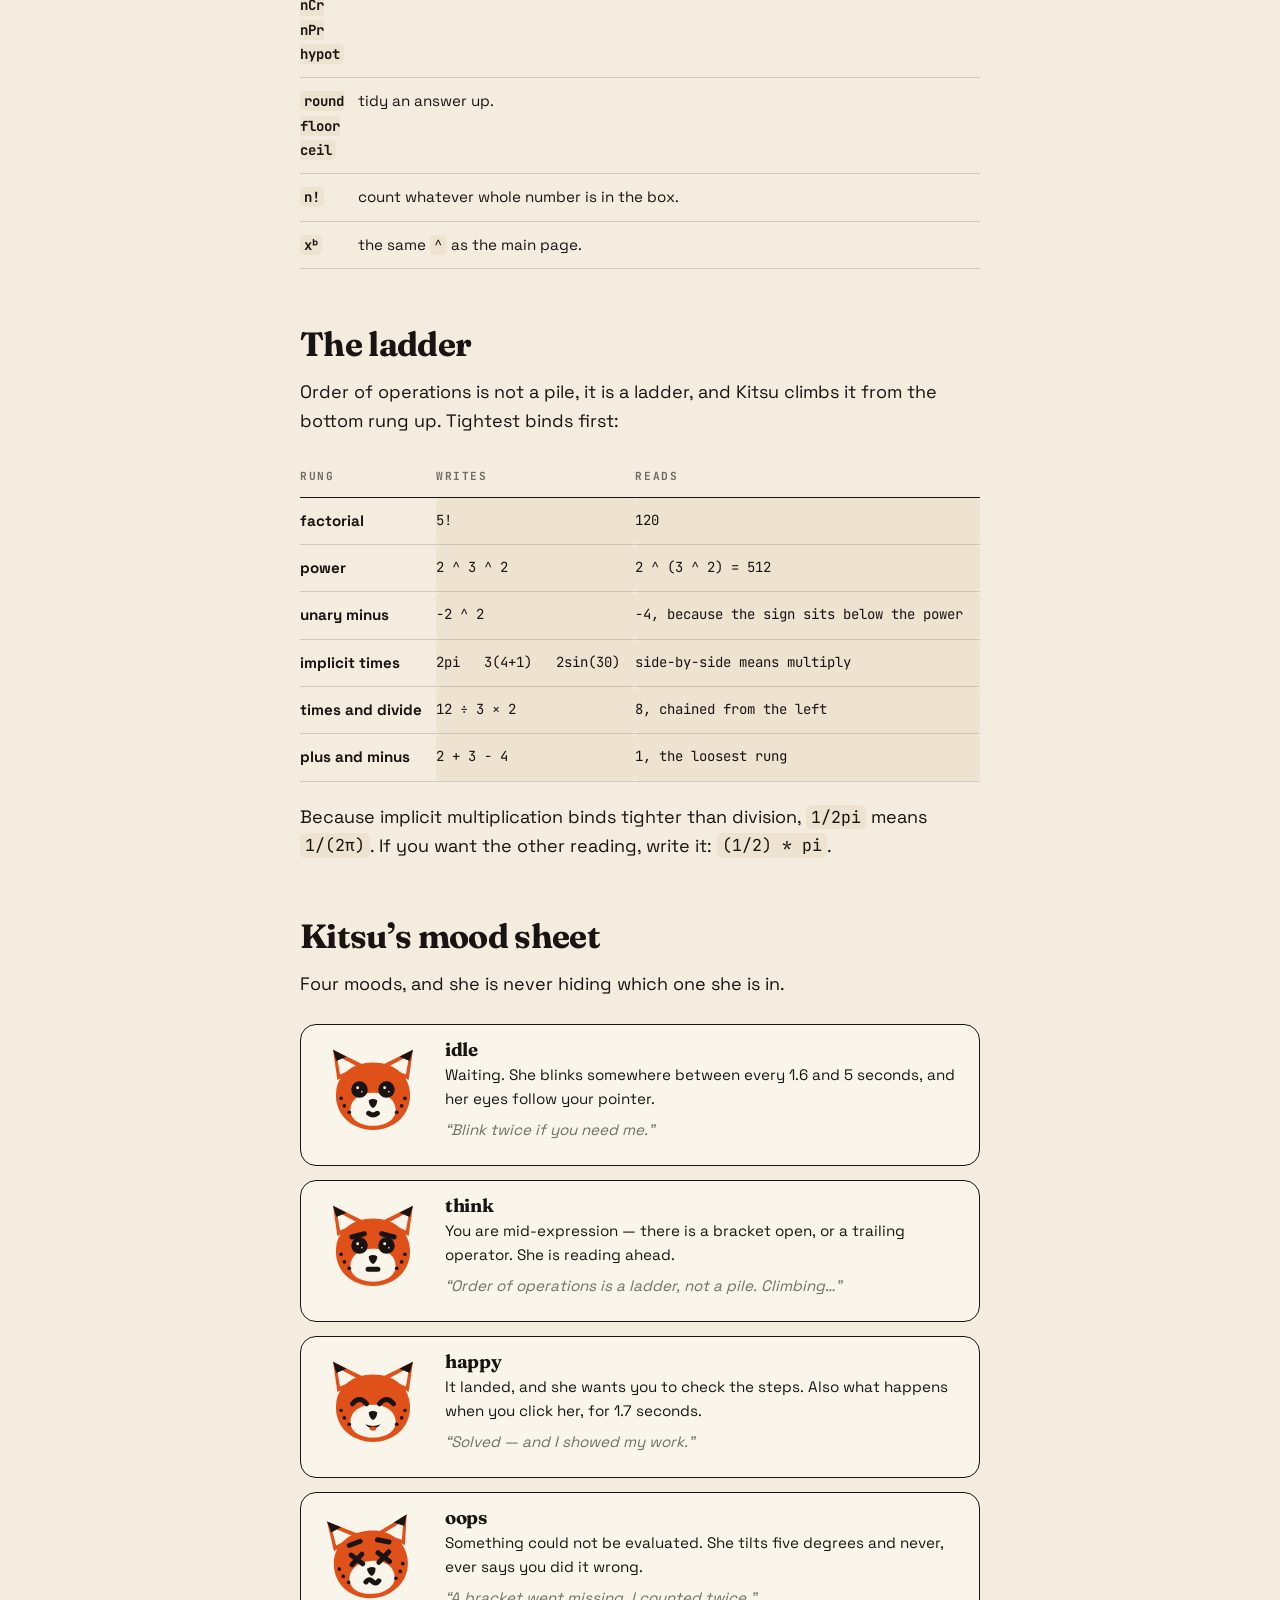
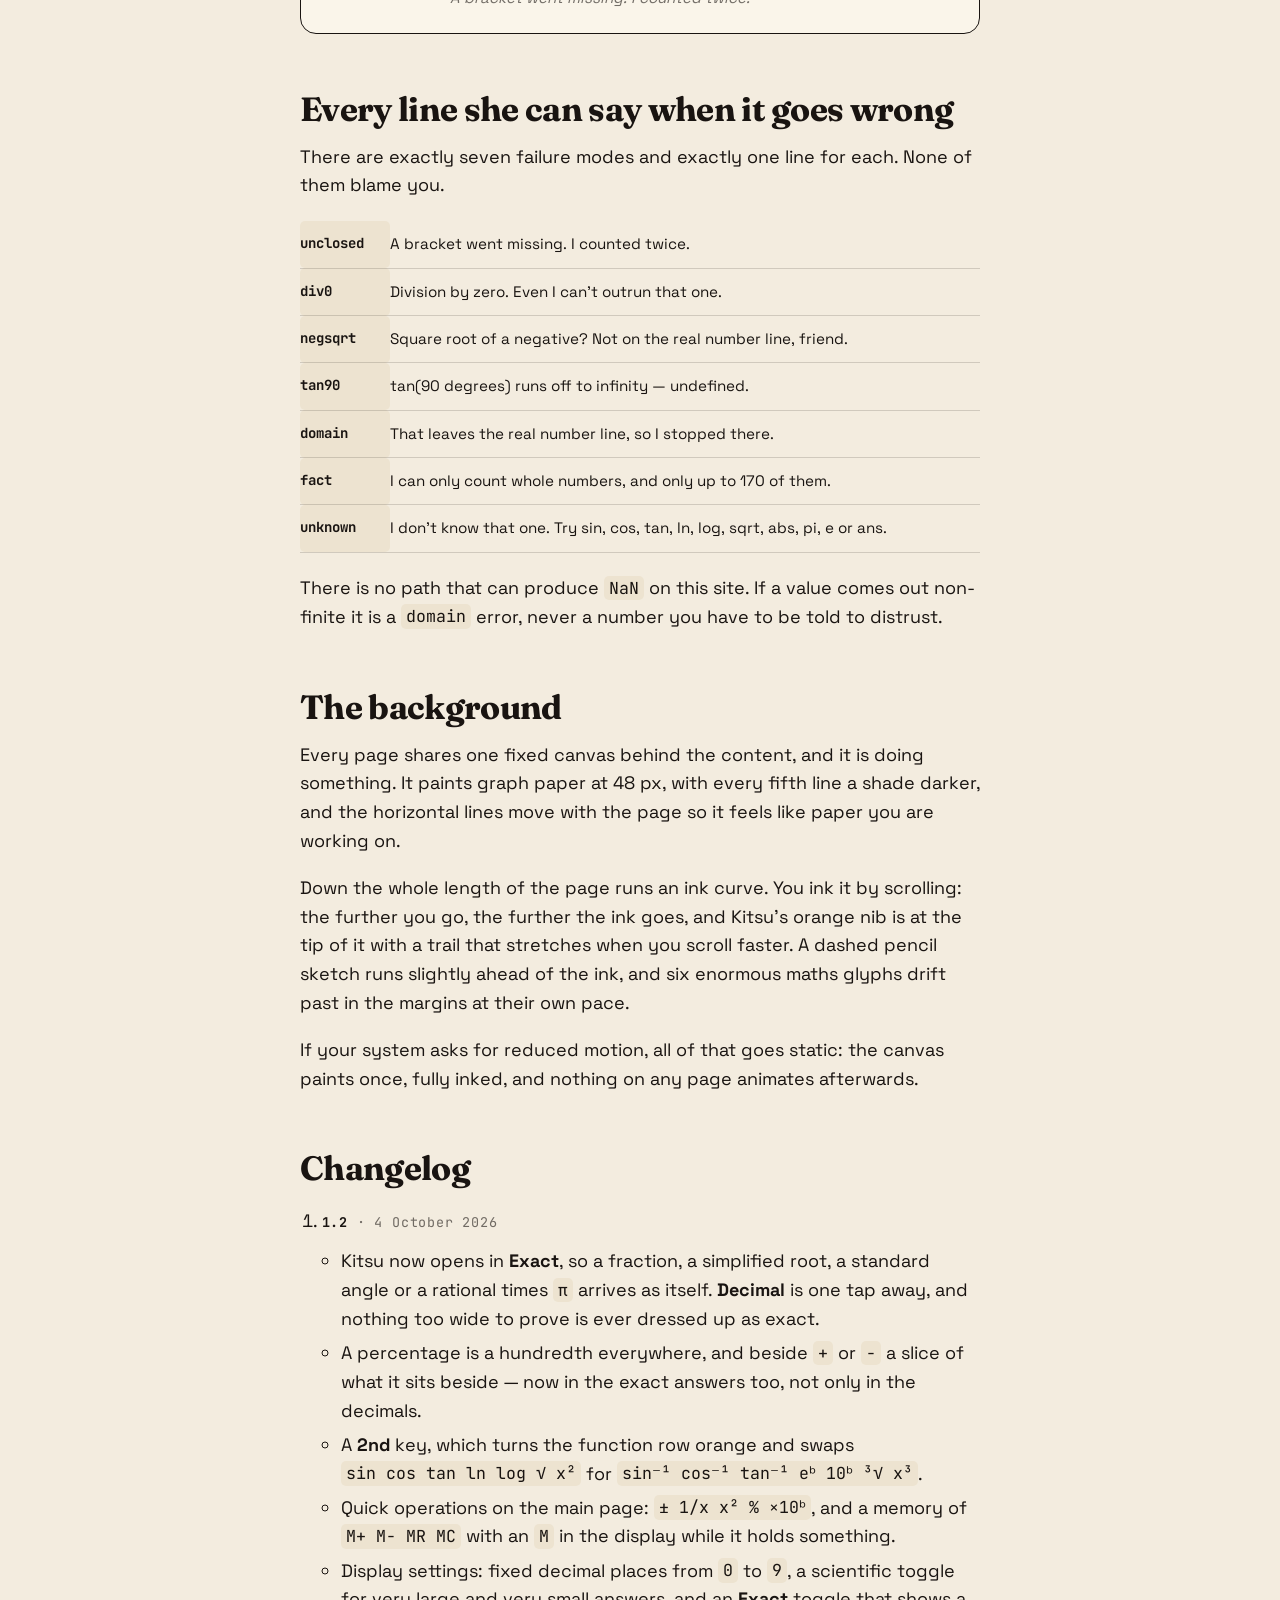
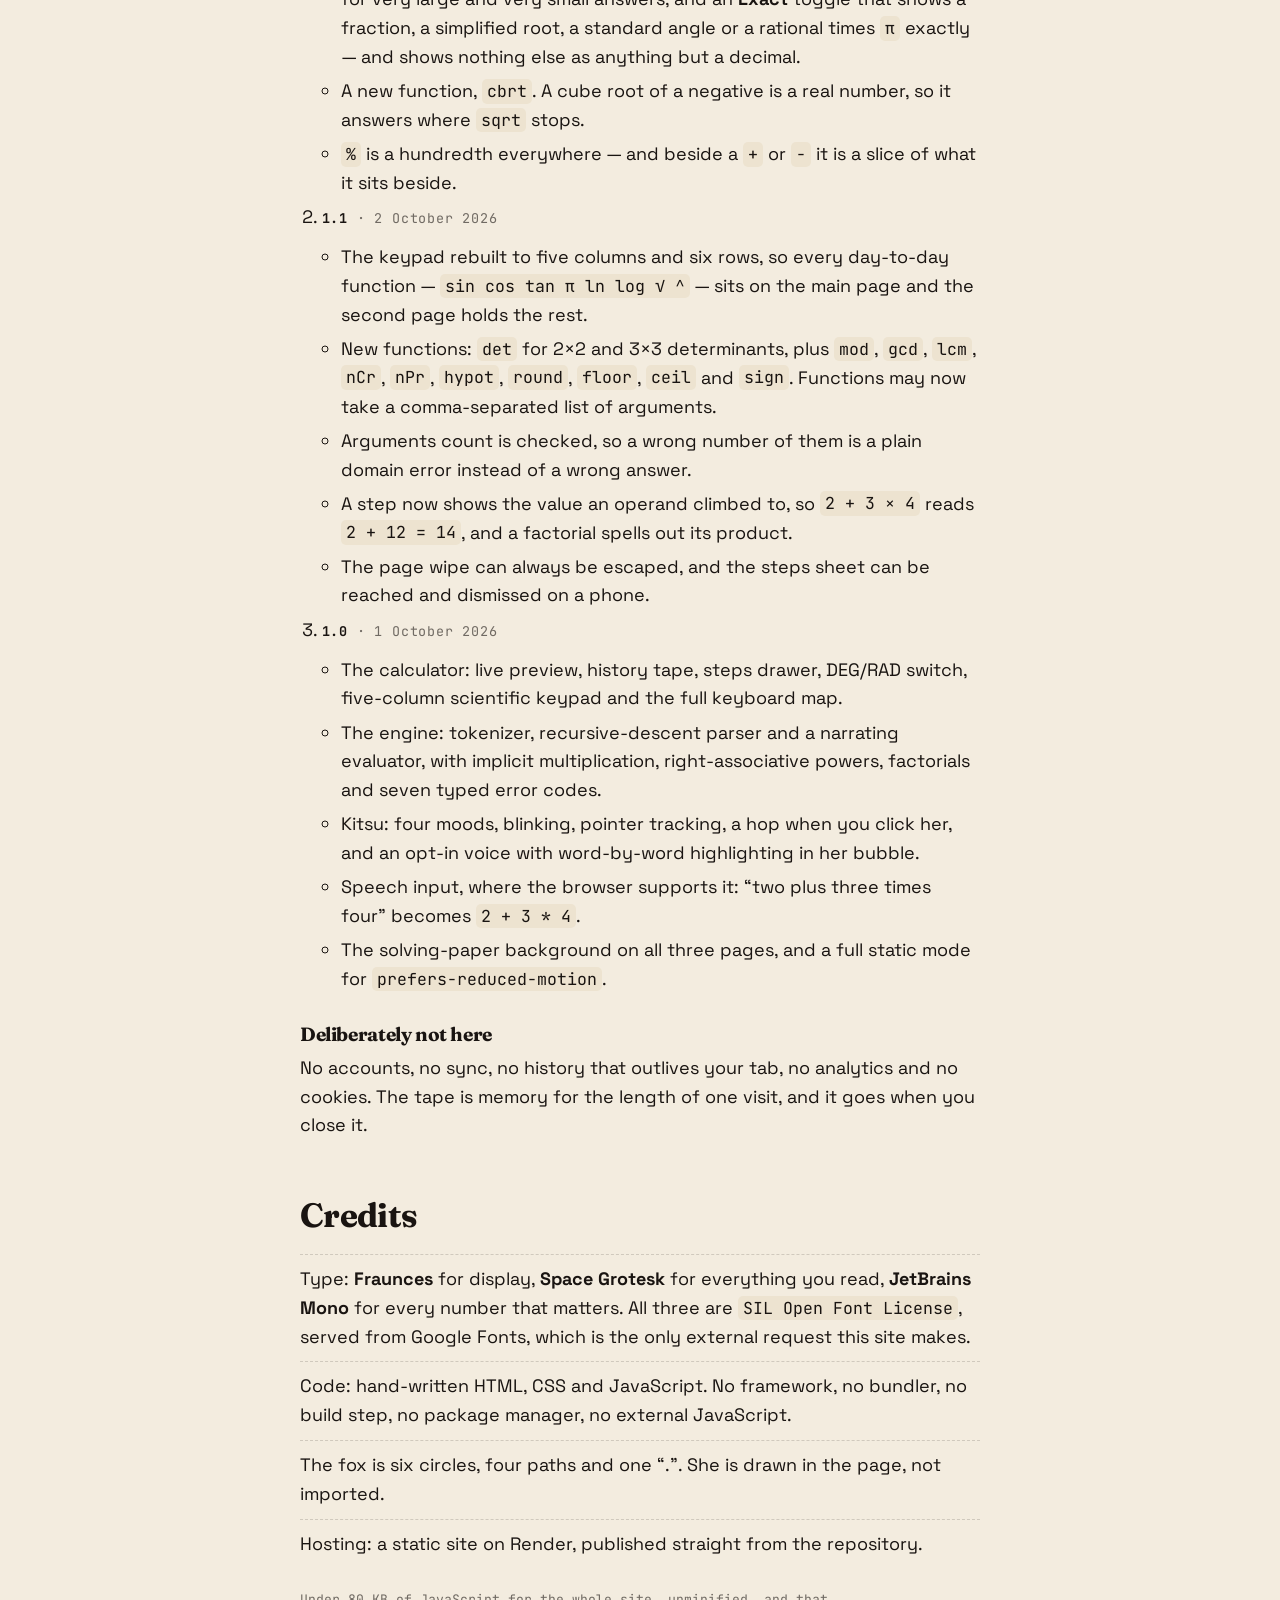
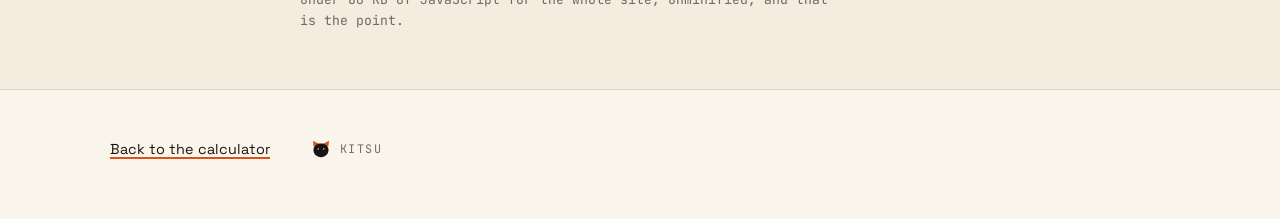
==== commit aaf26e5c: "test — run the self-test suite on every page index.html and about.html now attach the QA gate on ?se" ====
--- a/about.html
+++ b/about.html
@@ -426,5 +426,13 @@
 
 <script src="assets/js/fox.js" defer></script>
 <script src="assets/js/background.js" defer></script>
+<script>
+/* The QA gate is never shipped to a visitor. It attaches on demand — only when
+   the page is opened with ?selftest — so window.HAHA.test() exists in the
+   console for whoever is checking the build, and costs a normal visit nothing. */
+if (/[?&]selftest\b/.test(location.search)) {
+  document.write('<script src="assets/js/selftest.js"><\/script>');
+}
+</script>
 </body>
 </html>
--- a/assets/css/base.css
+++ b/assets/css/base.css
@@ -171,6 +171,7 @@
   display: inline-flex;
   align-items: center;
   gap: 10px;
+  min-height: 44px;
   font-family: var(--disp);
   font-weight: 700;
   font-size: 1.06rem;
@@ -191,6 +192,9 @@
 }
 
 .nav a {
+  display: inline-flex;
+  align-items: center;
+  min-height: 44px;   /* every control is at least a thumb, never a sliver */
   padding: 8px 14px;
   border-radius: var(--r-pill);
   font-size: .92rem;
@@ -251,7 +255,7 @@
 .btn--fox:hover { color: var(--ink); }
 
 .btn--lg { padding: 17px 32px; font-size: 1.05rem; }
-.btn--sm { padding: 9px 16px; font-size: .88rem; box-shadow: var(--sh-sm); }
+.btn--sm { min-height: 44px; padding: 9px 16px; font-size: .88rem; box-shadow: var(--sh-sm); }
 
 /* ==========================================================================
    cards + section furniture
@@ -428,6 +432,9 @@
   line-height: 1.45;
   position: relative;
   opacity: 0;
+  /* she is a status line, never a target: while she fades in or out she must
+     not sit over a button and take the tap that was meant for it */
+  pointer-events: none;
   transform: translateY(6px);
   transition: opacity var(--t-enter) var(--ease), transform var(--t-enter) var(--ease);
 }
@@ -1105,6 +1112,14 @@
 
 .foot__in p { margin: 0; }
 
+/* a footer link sits in a line of prose, but it is still a tap target: the
+   padding grows the touch box past 44px tall without moving the line it
+   belongs to */
+.foot__in a {
+  display: inline-block;
+  padding: 14px 0;
+}
+
 .foot__seal {
   margin-left: auto;
   display: inline-flex;
